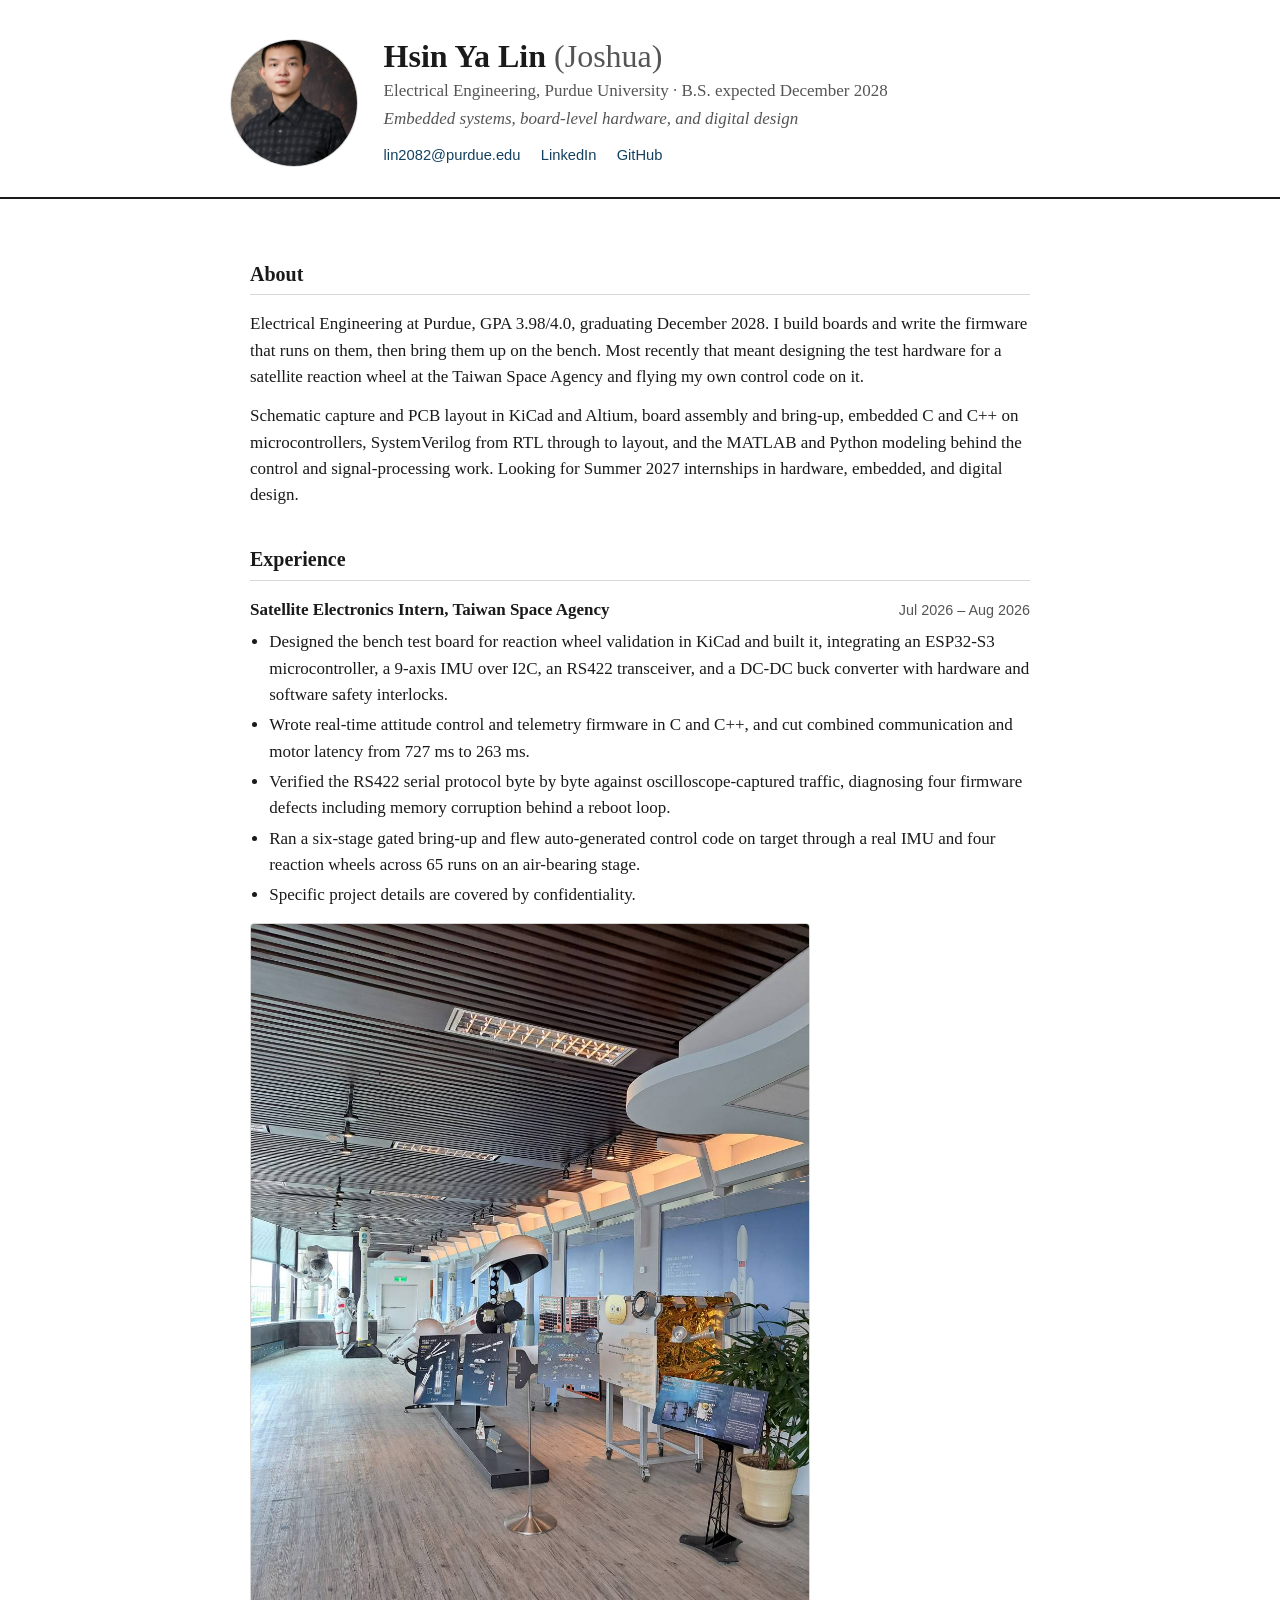
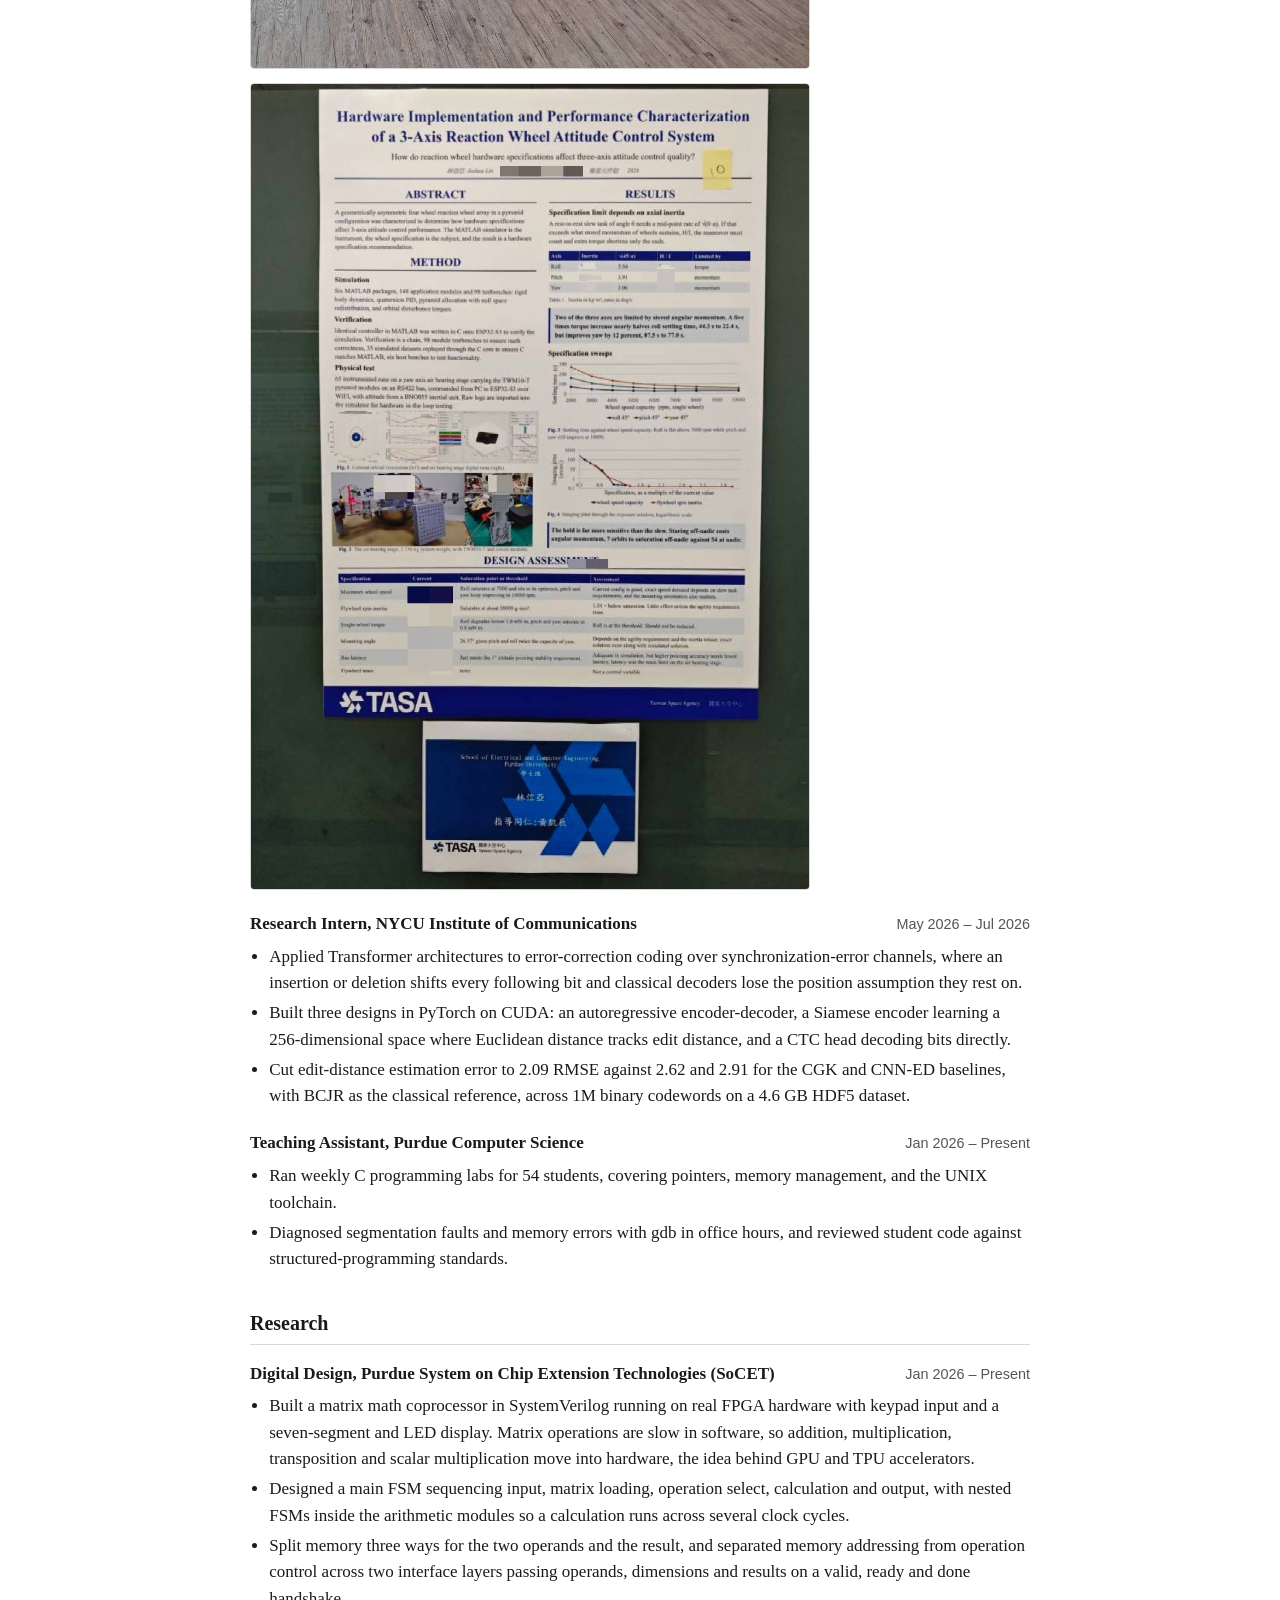
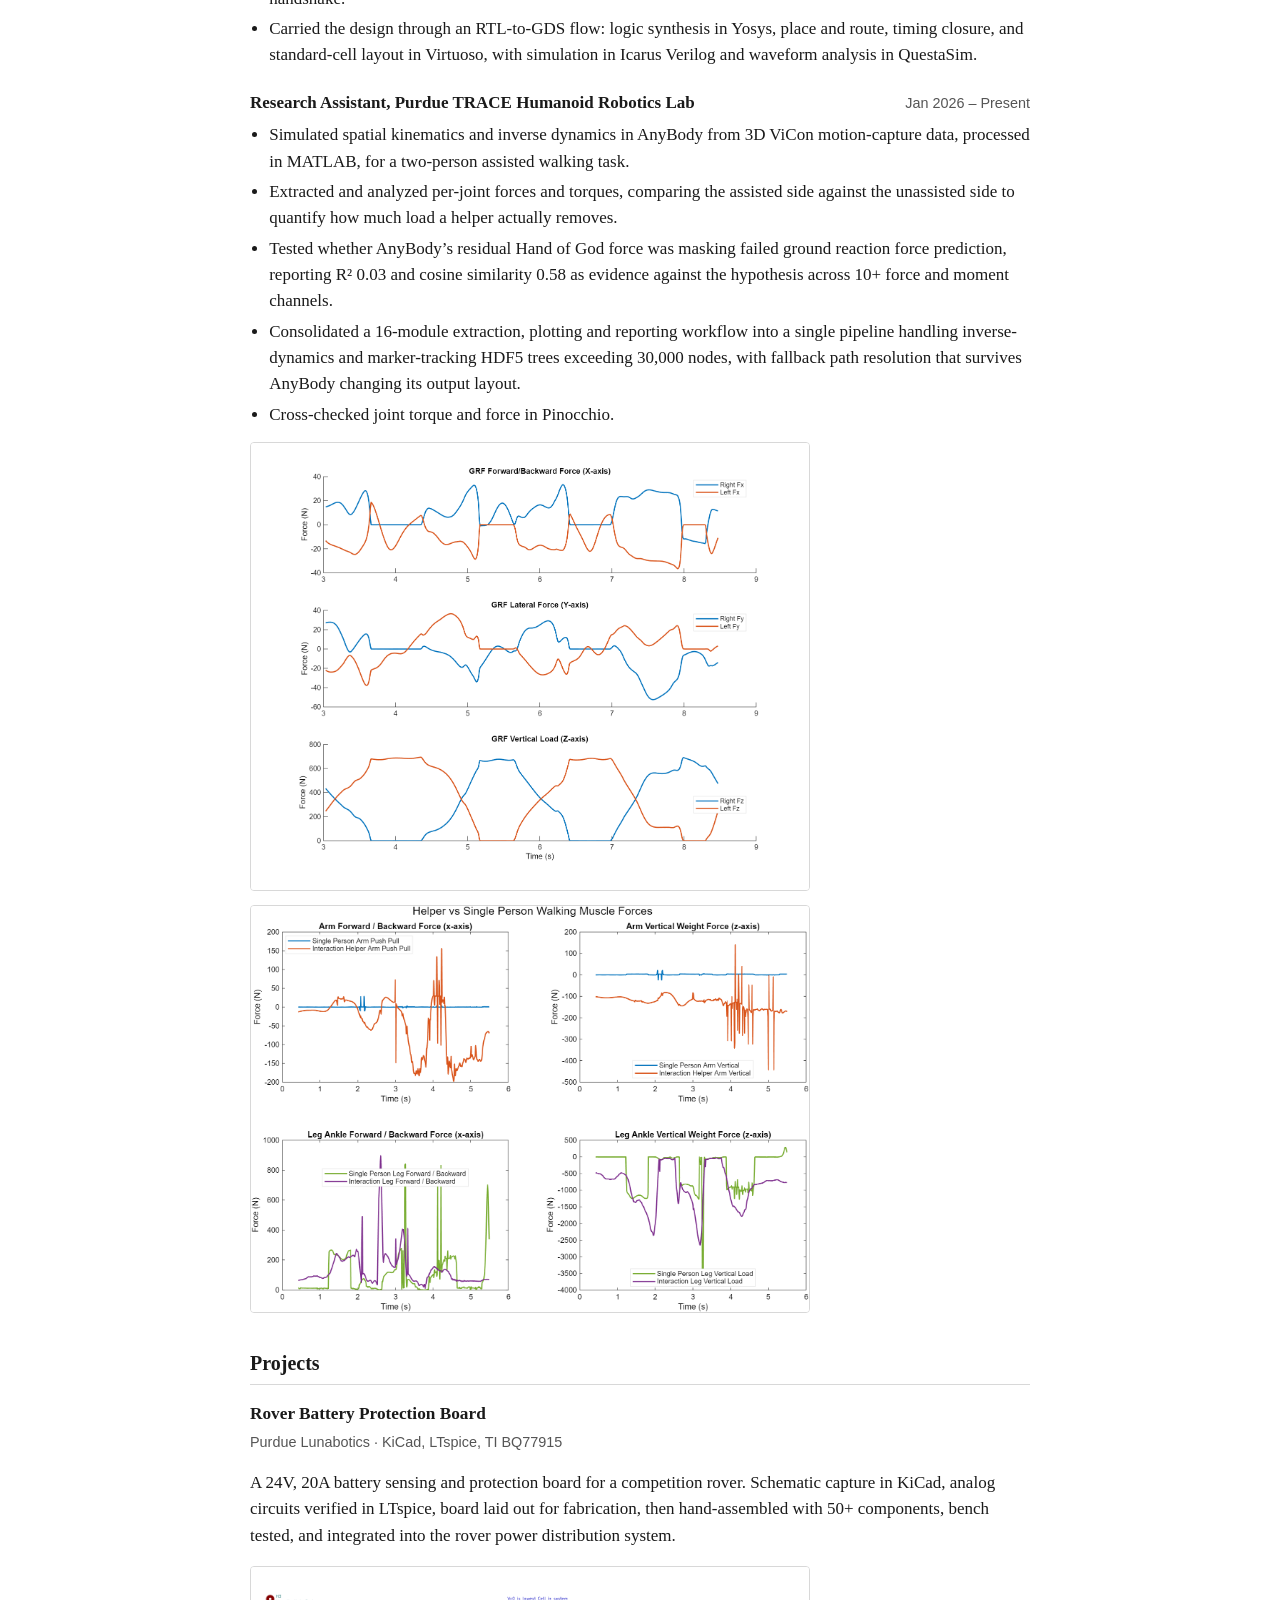
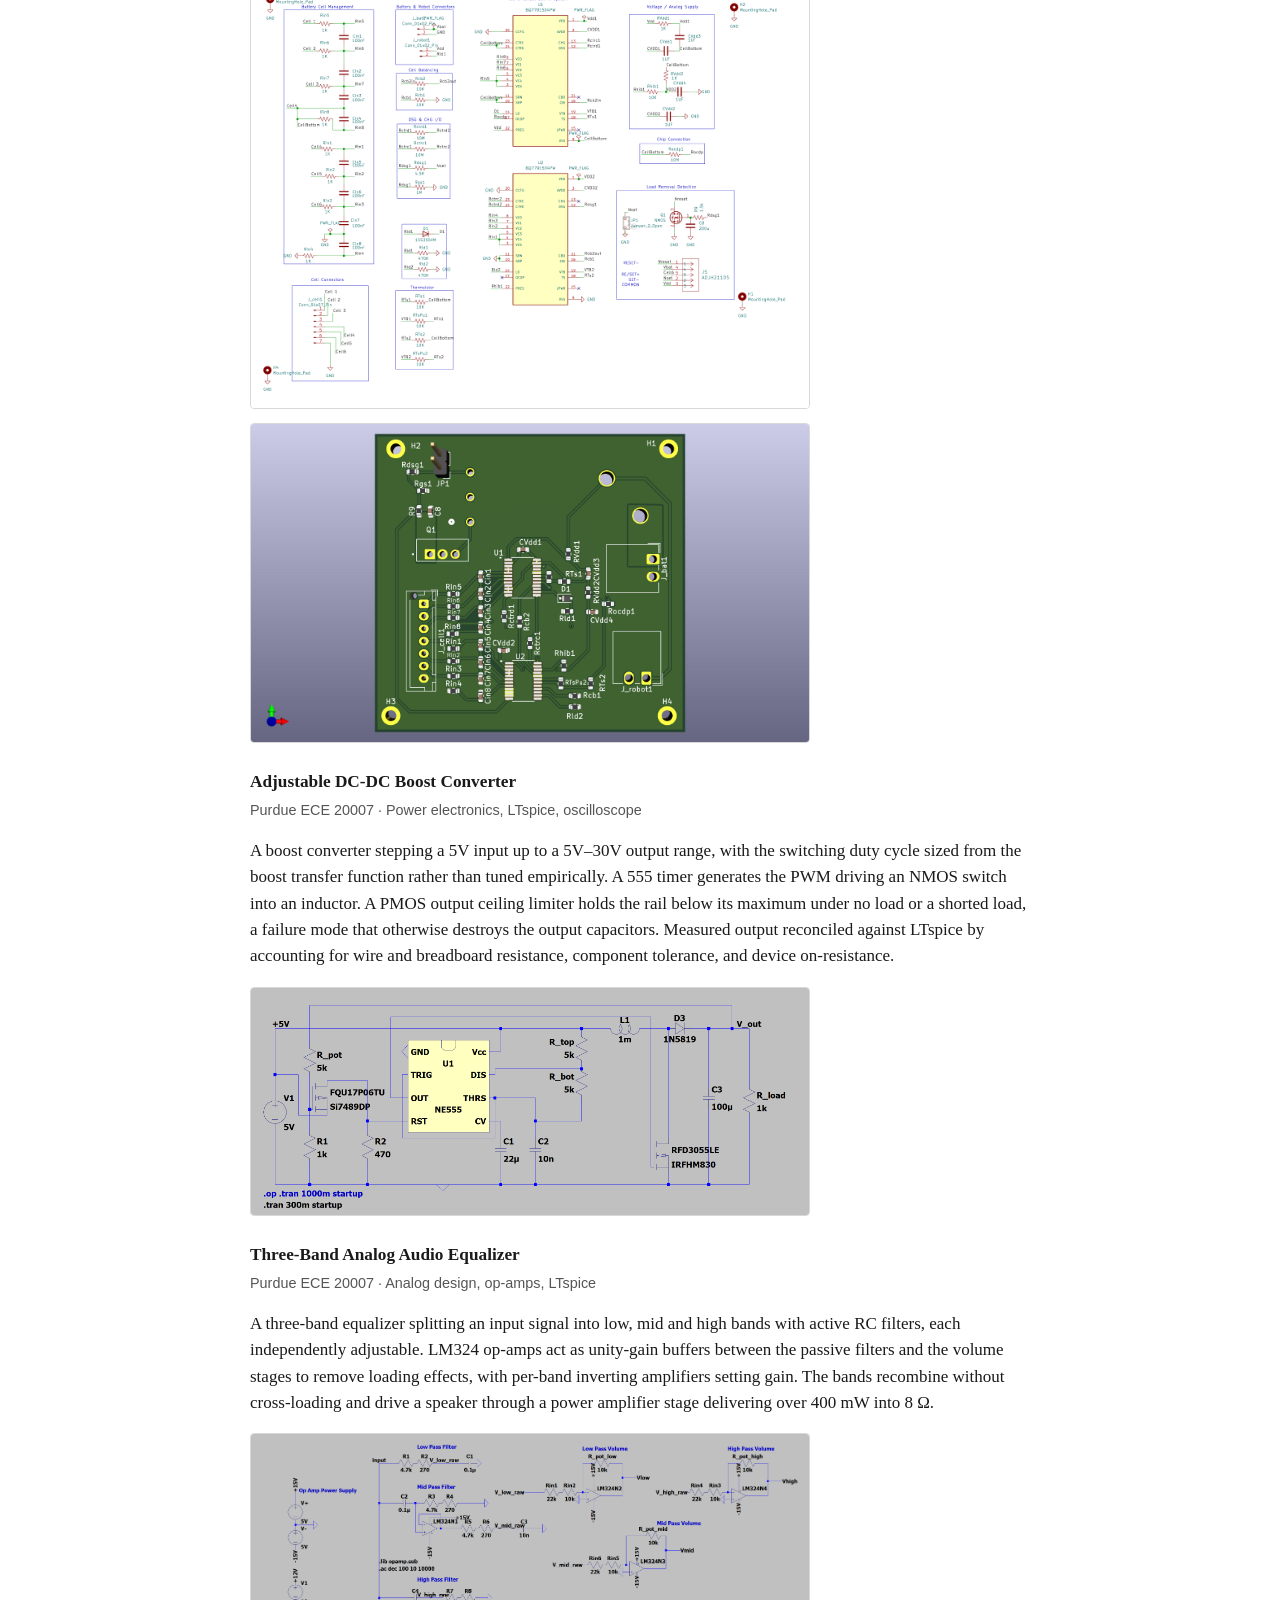
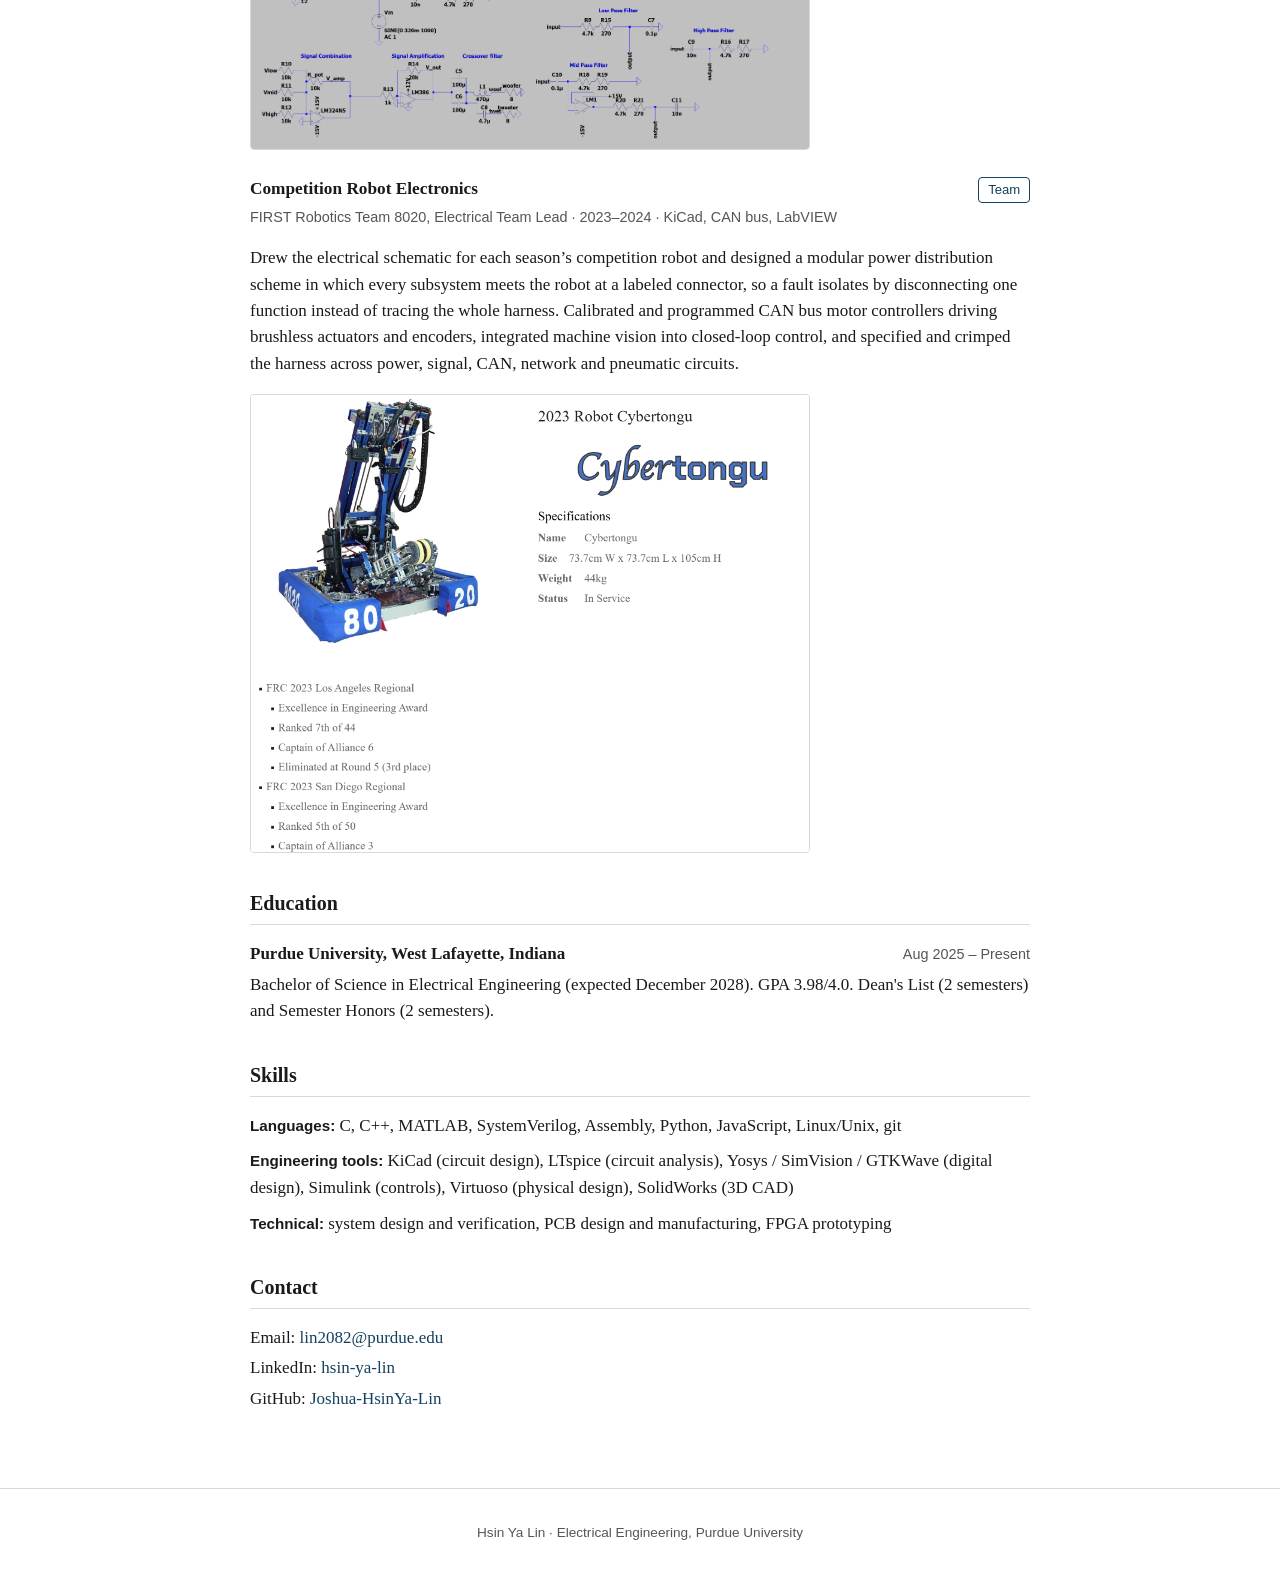
==== index.html @ 789435eb "Portfolio: Research section for the two labs, with the TRACE figures SoCET and TRACE were under Proj" ====
<!DOCTYPE html>
<html lang="en">
<head>
<meta charset="UTF-8">
<meta name="viewport" content="width=device-width, initial-scale=1.0">
<title>Hsin Ya Lin (Joshua) — Electrical Engineering</title>
<meta name="description" content="Hsin Ya Lin (Joshua), Purdue Electrical Engineering student focused on IC and digital design.">
<link rel="stylesheet" href="style.css">
</head>
<body>
<header class="site-header">
  <div class="header-inner">
    <img class="photo" src="profile.jpg" alt="Photo of Hsin Ya Lin">
    <div class="header-text">
      <h1>Hsin Ya Lin <span class="alias">(Joshua)</span></h1>
      <p class="tagline">Electrical Engineering, Purdue University &middot; B.S. expected December 2028</p>
      <p class="focus">Embedded systems, board-level hardware, and digital design</p>
      <nav class="contact">
        <a href="mailto:lin2082@purdue.edu">lin2082@purdue.edu</a>
        <a href="https://www.linkedin.com/in/hsin-ya-lin-70349826a" target="_blank" rel="noopener">LinkedIn</a>
        <a href="https://github.com/Joshua-HsinYa-Lin" target="_blank" rel="noopener">GitHub</a>
      </nav>
    </div>
  </div>
</header>

<main>
<section id="about">
  <h2>About</h2>
  <p>Electrical Engineering at Purdue, GPA 3.98/4.0, graduating December 2028. I build boards and write the firmware that runs on them, then bring them up on the bench. Most recently that meant designing the test hardware for a satellite reaction wheel at the Taiwan Space Agency and flying my own control code on it.</p>
  <p>Schematic capture and PCB layout in KiCad and Altium, board assembly and bring-up, embedded C and C++ on microcontrollers, SystemVerilog from RTL through to layout, and the MATLAB and Python modeling behind the control and signal-processing work. Looking for Summer 2027 internships in hardware, embedded, and digital design.</p>
</section>

<section id="experience">
  <h2>Experience</h2>

  <div class="entry">
    <div class="entry-head">
      <span class="role">Satellite Electronics Intern, Taiwan Space Agency</span>
      <span class="date">Jul 2026 &ndash; Aug 2026</span>
    </div>
    <ul>
      <li>Designed the bench test board for reaction wheel validation in KiCad and built it, integrating an ESP32-S3 microcontroller, a 9-axis IMU over I2C, an RS422 transceiver, and a DC-DC buck converter with hardware and software safety interlocks.</li>
      <li>Wrote real-time attitude control and telemetry firmware in C and C++, and cut combined communication and motor latency from 727&nbsp;ms to 263&nbsp;ms.</li>
      <li>Verified the RS422 serial protocol byte by byte against oscilloscope-captured traffic, diagnosing four firmware defects including memory corruption behind a reboot loop.</li>
      <li>Ran a six-stage gated bring-up and flew auto-generated control code on target through a real IMU and four reaction wheels across 65 runs on an air-bearing stage.</li>
      <li>Specific project details are covered by confidentiality.</li>
    </ul>
    <img class="shot" src="docs/TASA_Office.jpg" alt="Bench setup at the Taiwan Space Agency" loading="lazy">
    <img class="shot" src="docs/TASA_Conference_Poster_Blurred.jpg" alt="Conference poster, technical detail blurred for confidentiality" loading="lazy">
  </div>

  <div class="entry">
    <div class="entry-head">
      <span class="role">Research Intern, NYCU Institute of Communications</span>
      <span class="date">May 2026 &ndash; Jul 2026</span>
    </div>
    <ul>
      <li>Applied Transformer architectures to error-correction coding over synchronization-error channels, where an insertion or deletion shifts every following bit and classical decoders lose the position assumption they rest on.</li>
      <li>Built three designs in PyTorch on CUDA: an autoregressive encoder-decoder, a Siamese encoder learning a 256-dimensional space where Euclidean distance tracks edit distance, and a CTC head decoding bits directly.</li>
      <li>Cut edit-distance estimation error to 2.09 RMSE against 2.62 and 2.91 for the CGK and CNN-ED baselines, with BCJR as the classical reference, across 1M binary codewords on a 4.6&nbsp;GB HDF5 dataset.</li>
    </ul>
  </div>

  <div class="entry">
    <div class="entry-head">
      <span class="role">Teaching Assistant, Purdue Computer Science</span>
      <span class="date">Jan 2026 &ndash; Present</span>
    </div>
    <ul>
      <li>Ran weekly C programming labs for 54 students, covering pointers, memory management, and the UNIX toolchain.</li>
      <li>Diagnosed segmentation faults and memory errors with gdb in office hours, and reviewed student code against structured-programming standards.</li>
    </ul>
  </div>
</section>

<section id="research">
  <h2>Research</h2>

  <div class="entry">
    <div class="entry-head">
      <span class="role">Digital Design, Purdue System on Chip Extension Technologies (SoCET)</span>
      <span class="date">Jan 2026 &ndash; Present</span>
    </div>
    <ul>
      <li>Built a matrix math coprocessor in SystemVerilog running on real FPGA hardware with keypad input and a seven-segment and LED display. Matrix operations are slow in software, so addition, multiplication, transposition and scalar multiplication move into hardware, the idea behind GPU and TPU accelerators.</li>
      <li>Designed a main FSM sequencing input, matrix loading, operation select, calculation and output, with nested FSMs inside the arithmetic modules so a calculation runs across several clock cycles.</li>
      <li>Split memory three ways for the two operands and the result, and separated memory addressing from operation control across two interface layers passing operands, dimensions and results on a valid, ready and done handshake.</li>
      <li>Carried the design through an RTL-to-GDS flow: logic synthesis in Yosys, place and route, timing closure, and standard-cell layout in Virtuoso, with simulation in Icarus Verilog and waveform analysis in QuestaSim.</li>
    </ul>
  </div>

  <div class="entry">
    <div class="entry-head">
      <span class="role">Research Assistant, Purdue TRACE Humanoid Robotics Lab</span>
      <span class="date">Jan 2026 &ndash; Present</span>
    </div>
    <ul>
      <li>Simulated spatial kinematics and inverse dynamics in AnyBody from 3D ViCon motion-capture data, processed in MATLAB, for a two-person assisted walking task.</li>
      <li>Extracted and analyzed per-joint forces and torques, comparing the assisted side against the unassisted side to quantify how much load a helper actually removes.</li>
      <li>Tested whether AnyBody&rsquo;s residual Hand of God force was masking failed ground reaction force prediction, reporting R&sup2; 0.03 and cosine similarity 0.58 as evidence against the hypothesis across 10+ force and moment channels.</li>
      <li>Consolidated a 16-module extraction, plotting and reporting workflow into a single pipeline handling inverse-dynamics and marker-tracking HDF5 trees exceeding 30,000 nodes, with fallback path resolution that survives AnyBody changing its output layout.</li>
      <li>Cross-checked joint torque and force in Pinocchio.</li>
    </ul>
    <img class="shot" src="docs/Both30_GRFLeftvsRight.png" alt="Ground reaction force, left against right side" loading="lazy">
    <img class="shot" src="docs/Single%20vs%20Interaction%20Forces.png" alt="Single-person against two-person interaction forces" loading="lazy">
  </div>
</section>

<section id="projects">
  <h2>Projects</h2>

  

  <article class="project">
    <div class="project-head">
      <h3>Rover Battery Protection Board</h3>
    </div>
    <p class="meta">Purdue Lunabotics &middot; KiCad, LTspice, TI BQ77915</p>
    <p>A 24V, 20A battery sensing and protection board for a competition rover. Schematic capture in KiCad, analog circuits verified in LTspice, board laid out for fabrication, then hand-assembled with 50+ components, bench tested, and integrated into the rover power distribution system.</p>
    <img class="shot" src="docs/Lunabotics_Schematic.png" alt="Battery protection board schematic" loading="lazy">
    <img class="shot" src="docs/BQ77915%20BPC%20design.jpg" alt="BQ77915 battery protection board" loading="lazy">
  </article>

  <article class="project">
    <div class="project-head">
      <h3>Adjustable DC-DC Boost Converter</h3>
    </div>
    <p class="meta">Purdue ECE 20007 &middot; Power electronics, LTspice, oscilloscope</p>
    <p>A boost converter stepping a 5V input up to a 5V&ndash;30V output range, with the switching duty cycle sized from the boost transfer function rather than tuned empirically. A 555 timer generates the PWM driving an NMOS switch into an inductor. A PMOS output ceiling limiter holds the rail below its maximum under no load or a shorted load, a failure mode that otherwise destroys the output capacitors. Measured output reconciled against LTspice by accounting for wire and breadboard resistance, component tolerance, and device on-resistance.</p>
    <img class="shot" src="docs/Boost%20Converter%20Schematic.png" alt="Boost converter schematic" loading="lazy">
  </article>

  <article class="project">
    <div class="project-head">
      <h3>Three-Band Analog Audio Equalizer</h3>
    </div>
    <p class="meta">Purdue ECE 20007 &middot; Analog design, op-amps, LTspice</p>
    <p>A three-band equalizer splitting an input signal into low, mid and high bands with active RC filters, each independently adjustable. LM324 op-amps act as unity-gain buffers between the passive filters and the volume stages to remove loading effects, with per-band inverting amplifiers setting gain. The bands recombine without cross-loading and drive a speaker through a power amplifier stage delivering over 400&nbsp;mW into 8&nbsp;&ohm;.</p>
    <img class="shot" src="docs/Audio%20Schematic.png" alt="Three-band audio equalizer schematic" loading="lazy">
  </article>

  <article class="project">
    <div class="project-head">
      <h3>Competition Robot Electronics</h3>
      <a class="repo" href="https://www.ckrobotics.org/The-team/leaders-mentors/leaders" target="_blank" rel="noopener">Team</a>
    </div>
    <p class="meta">FIRST Robotics Team 8020, Electrical Team Lead &middot; 2023&ndash;2024 &middot; KiCad, CAN bus, LabVIEW</p>
    <p>Drew the electrical schematic for each season&rsquo;s competition robot and designed a modular power distribution scheme in which every subsystem meets the robot at a labeled connector, so a fault isolates by disconnecting one function instead of tracing the whole harness. Calibrated and programmed CAN bus motor controllers driving brushless actuators and encoders, integrated machine vision into closed-loop control, and specified and crimped the harness across power, signal, CAN, network and pneumatic circuits.</p>
    <img class="shot" src="docs/2023%20Robot.png" alt="Team 8020 competition robot, 2023 season" loading="lazy">
  </article>

  
</section>

<section id="education">
  <h2>Education</h2>
  <div class="entry">
    <div class="entry-head">
      <span class="role">Purdue University, West Lafayette, Indiana</span>
      <span class="date">Aug 2025 &ndash; Present</span>
    </div>
    <p>Bachelor of Science in Electrical Engineering (expected December 2028). GPA 3.98/4.0. Dean's List (2 semesters) and Semester Honors (2 semesters).</p>
  </div>
</section>

<section id="skills">
  <h2>Skills</h2>
  <p class="skill-line"><span class="skill-label">Languages:</span> C, C++, MATLAB, SystemVerilog, Assembly, Python, JavaScript, Linux/Unix, git</p>
  <p class="skill-line"><span class="skill-label">Engineering tools:</span> KiCad (circuit design), LTspice (circuit analysis), Yosys / SimVision / GTKWave (digital design), Simulink (controls), Virtuoso (physical design), SolidWorks (3D CAD)</p>
  <p class="skill-line"><span class="skill-label">Technical:</span> system design and verification, PCB design and manufacturing, FPGA prototyping</p>
</section>

<section id="contact">
  <h2>Contact</h2>
  <p>Email: <a href="mailto:lin2082@purdue.edu">lin2082@purdue.edu</a></p>
  <p>LinkedIn: <a href="https://www.linkedin.com/in/hsin-ya-lin-70349826a" target="_blank" rel="noopener">hsin-ya-lin</a></p>
  <p>GitHub: <a href="https://github.com/Joshua-HsinYa-Lin" target="_blank" rel="noopener">Joshua-HsinYa-Lin</a></p>
</section>
</main>

<footer>
  <p>Hsin Ya Lin &middot; Electrical Engineering, Purdue University</p>
</footer>
</body>
</html>
---- style.css ----
:root {
  --ink: #1a1a1a;
  --muted: #555;
  --rule: #d8d8d8;
  --accent: #14415f;
  --bg: #ffffff;
  --max: 820px;
}

* { box-sizing: border-box; }

html { -webkit-text-size-adjust: 100%; }

body {
  margin: 0;
  color: var(--ink);
  background: var(--bg);
  font-family: Georgia, "Times New Roman", Times, serif;
  line-height: 1.55;
  font-size: 17px;
}

a {
  color: var(--accent);
  text-decoration: none;
}

a:hover { text-decoration: underline; }

.site-header {
  border-bottom: 2px solid var(--ink);
  padding: 2.4rem 1.25rem 1.8rem;
}

.header-inner {
  max-width: var(--max);
  margin: 0 auto;
  display: flex;
  gap: 1.6rem;
  align-items: center;
}

.photo {
  width: 128px;
  height: 128px;
  object-fit: cover;
  border-radius: 50%;
  border: 1px solid var(--rule);
  flex-shrink: 0;
}

.header-text h1 {
  margin: 0 0 0.2rem;
  font-size: 2rem;
  line-height: 1.15;
}

.header-text .alias {
  color: var(--muted);
  font-weight: normal;
}

.tagline {
  margin: 0.1rem 0;
  color: var(--muted);
}

.focus {
  margin: 0.1rem 0 0.6rem;
  font-style: italic;
  color: var(--muted);
}

.contact a {
  margin-right: 1rem;
  font-family: Arial, Helvetica, sans-serif;
  font-size: 0.92rem;
}

main {
  max-width: var(--max);
  margin: 0 auto;
  padding: 1.5rem 1.25rem 2rem;
}

section { margin-top: 2.2rem; }

h2 {
  font-size: 1.25rem;
  border-bottom: 1px solid var(--rule);
  padding-bottom: 0.3rem;
  margin-bottom: 1rem;
}

h3 {
  font-size: 1.08rem;
  margin: 0;
}

#about p { margin: 0 0 0.8rem; }

.project { margin-bottom: 1.6rem; }

.project-head {
  display: flex;
  align-items: baseline;
  justify-content: space-between;
  gap: 1rem;
}

.repo {
  font-family: Arial, Helvetica, sans-serif;
  font-size: 0.82rem;
  border: 1px solid var(--accent);
  border-radius: 4px;
  padding: 0.1rem 0.55rem;
  white-space: nowrap;
}

.repo:hover { text-decoration: none; background: var(--accent); color: #fff; }

.meta {
  margin: 0.2rem 0 0.4rem;
  color: var(--muted);
  font-size: 0.9rem;
  font-family: Arial, Helvetica, sans-serif;
}

.project p:last-child { margin: 0; }

.entry { margin-bottom: 1.3rem; }

.entry-head {
  display: flex;
  justify-content: space-between;
  align-items: baseline;
  gap: 1rem;
  flex-wrap: wrap;
}

.role { font-weight: bold; }

.date {
  color: var(--muted);
  font-size: 0.9rem;
  font-family: Arial, Helvetica, sans-serif;
  white-space: nowrap;
}

.entry ul {
  margin: 0.4rem 0 0;
  padding-left: 1.2rem;
}

.entry li { margin-bottom: 0.25rem; }

.entry p { margin: 0.3rem 0 0; }

.skill-line { margin: 0 0 0.6rem; }

.skill-label {
  font-weight: bold;
  font-family: Arial, Helvetica, sans-serif;
  font-size: 0.95rem;
}

#contact p { margin: 0.25rem 0; }

footer {
  border-top: 1px solid var(--rule);
  margin-top: 2.5rem;
  padding: 1.2rem;
  text-align: center;
  color: var(--muted);
  font-size: 0.85rem;
  font-family: Arial, Helvetica, sans-serif;
}

@media (max-width: 560px) {
  body { font-size: 16px; }
  .header-inner { flex-direction: column; text-align: center; gap: 1rem; }
  .contact a { display: inline-block; margin: 0 0.5rem 0.3rem; }
  .project-head { flex-direction: column; gap: 0.3rem; }
}

/* Project and experience photographs. Constrained so a tall schematic cannot
   push the rest of the page down, and full width on a phone. */
.shot {
  display: block;
  max-width: 100%;
  width: min(560px, 100%);
  margin: 0.9rem 0 0.2rem;
  border: 1px solid #d8d8d8;
  border-radius: 4px;
  background: #fff;
}
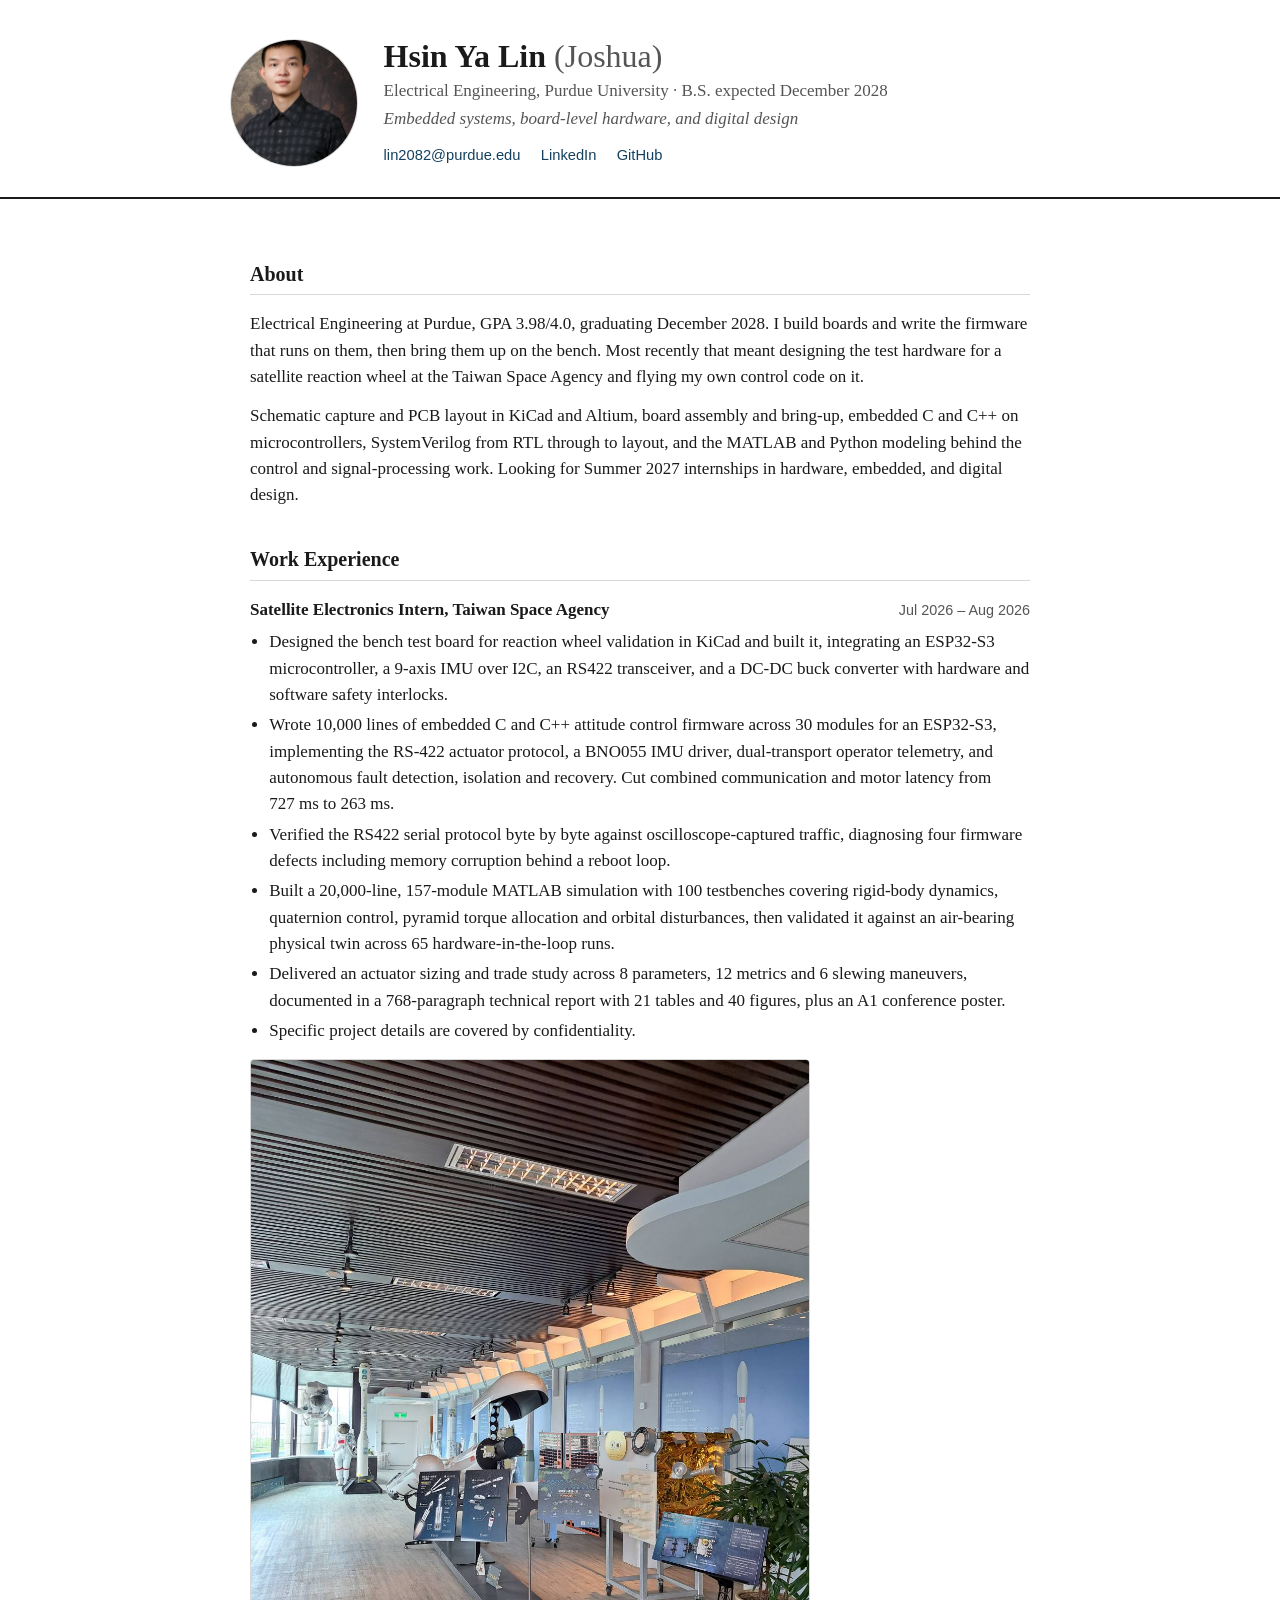
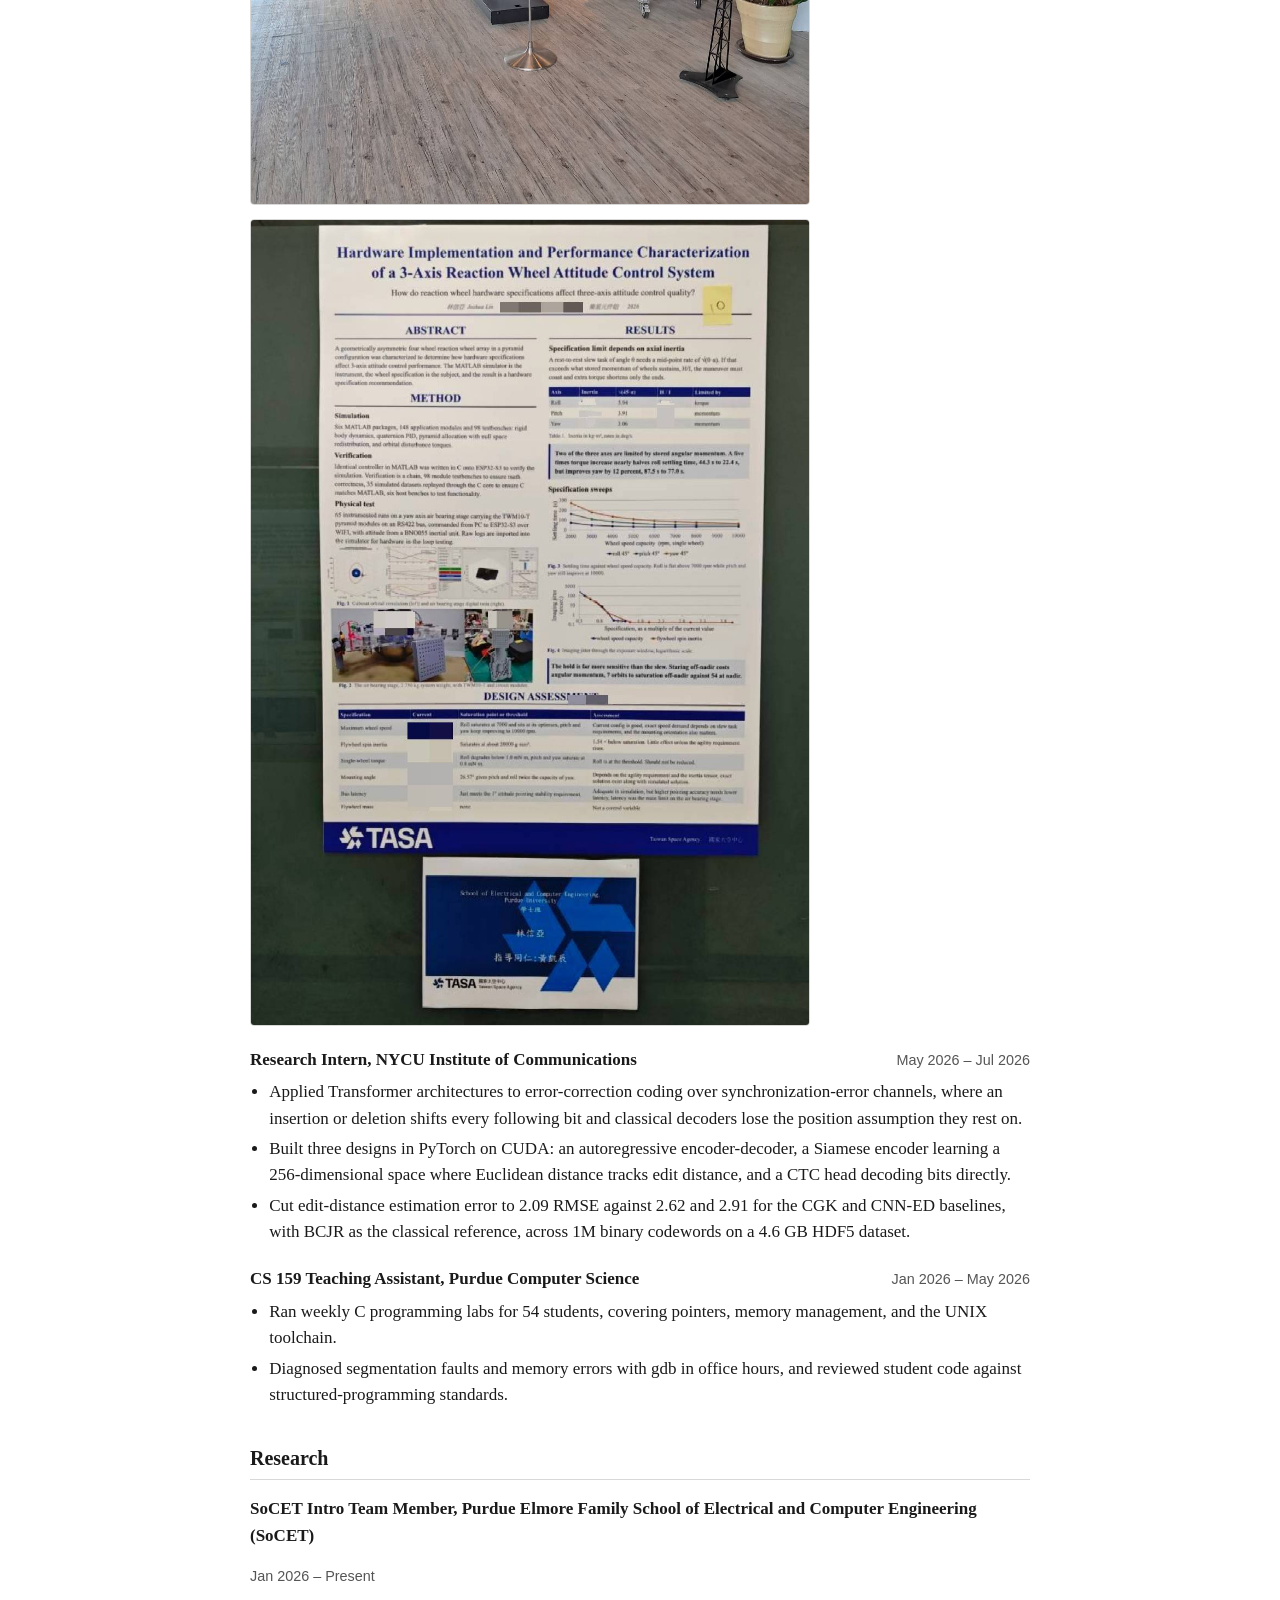
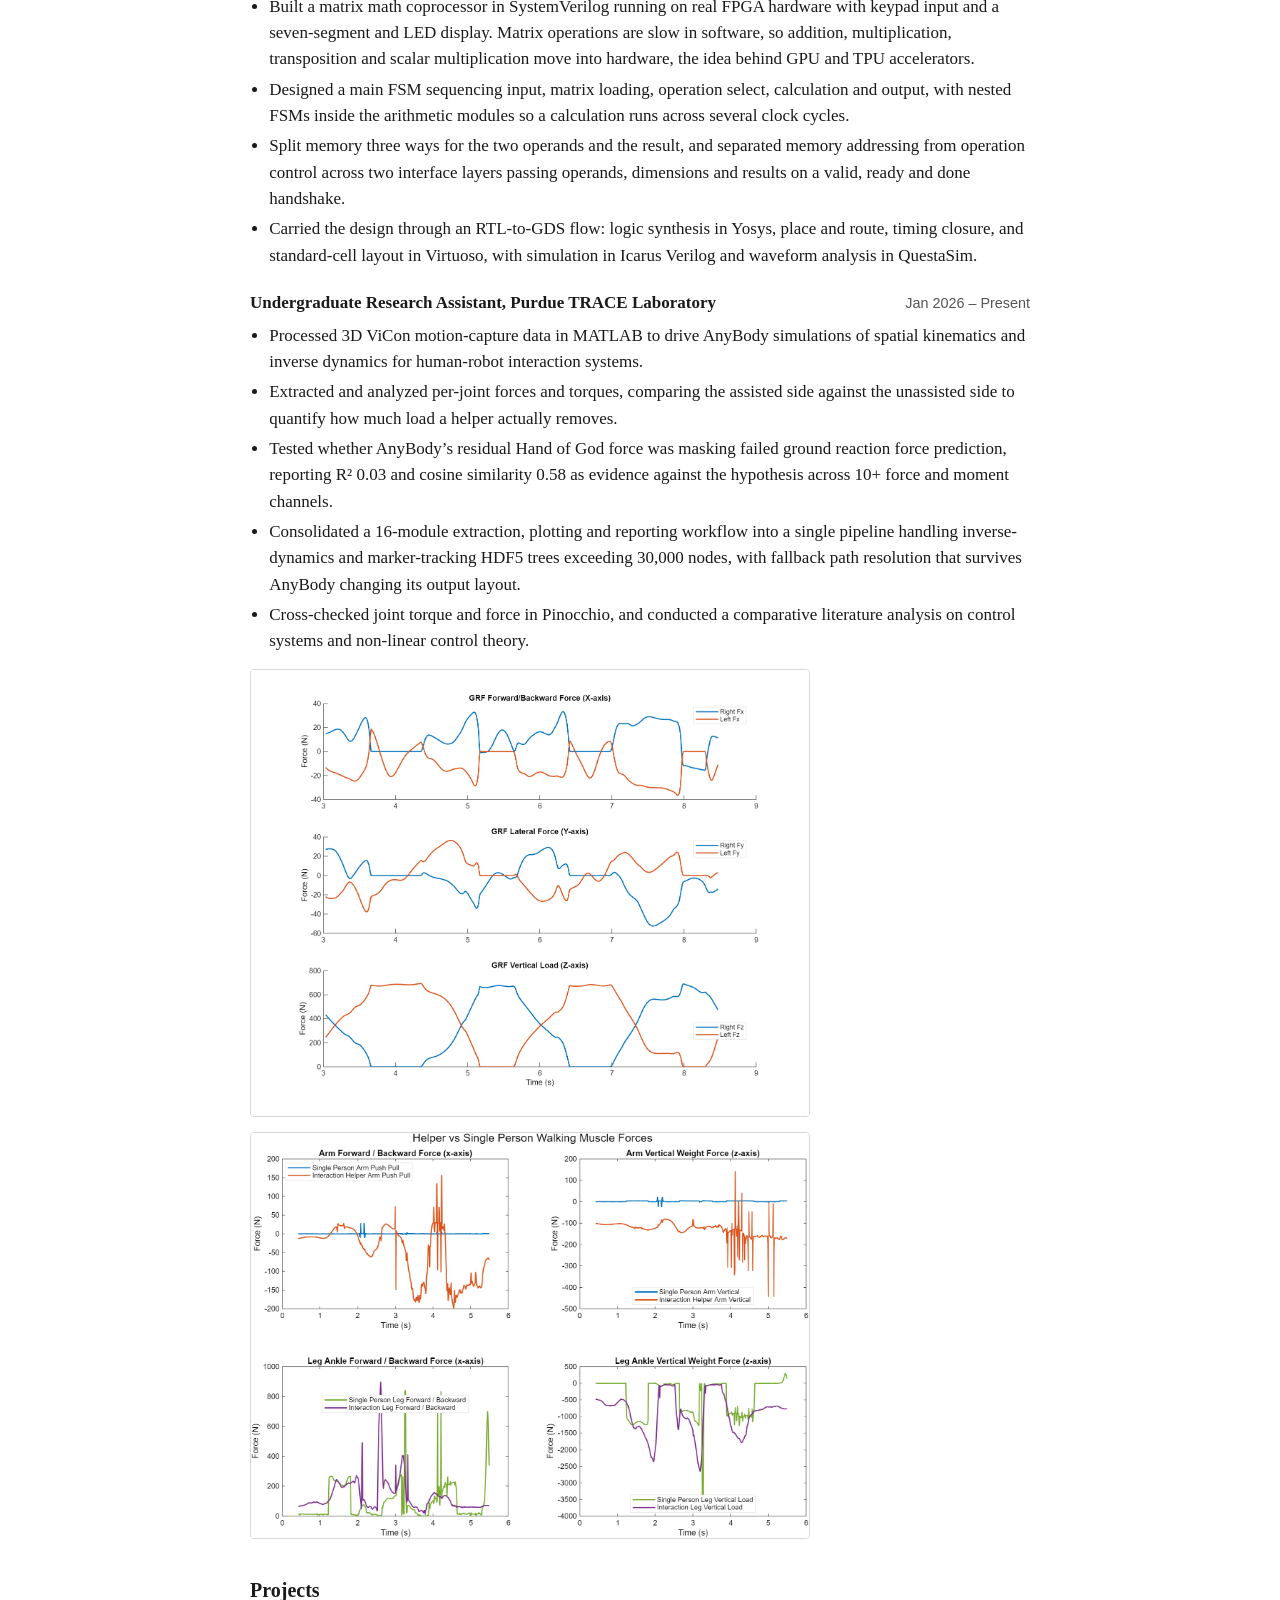
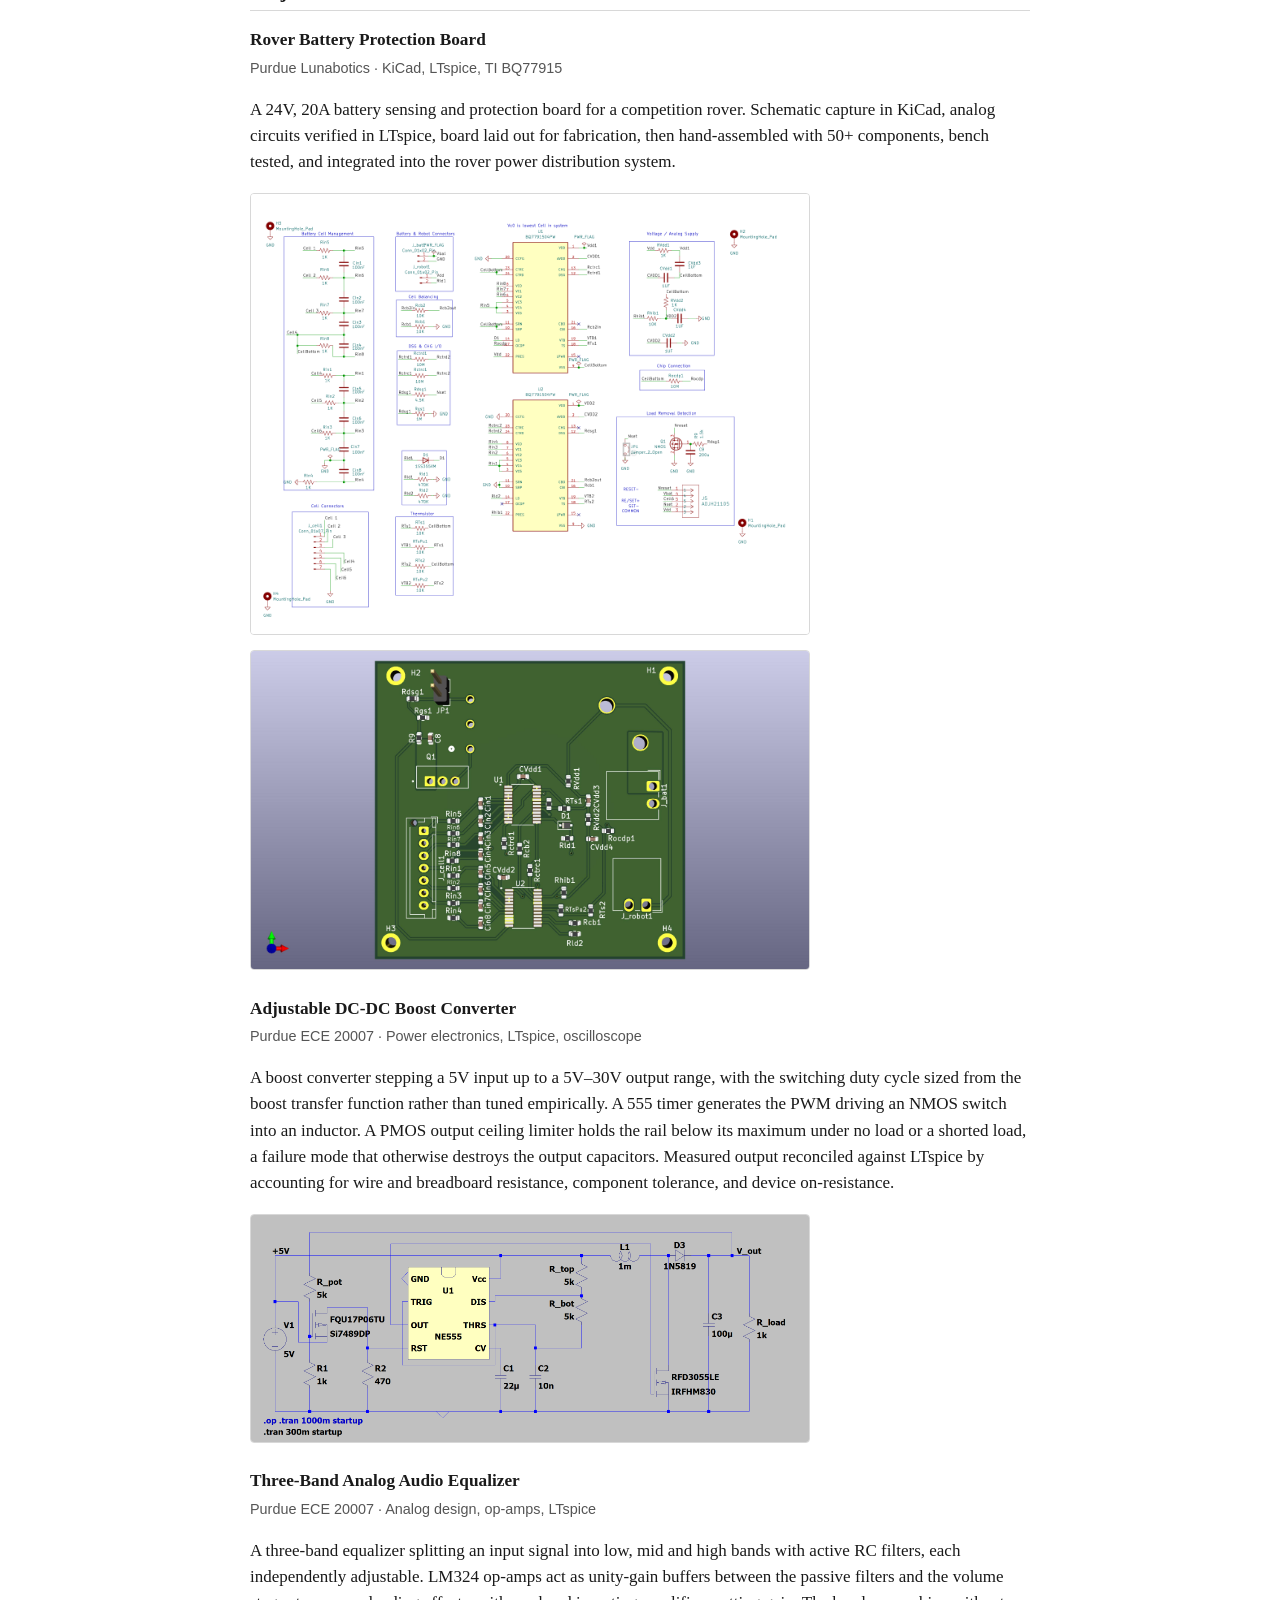
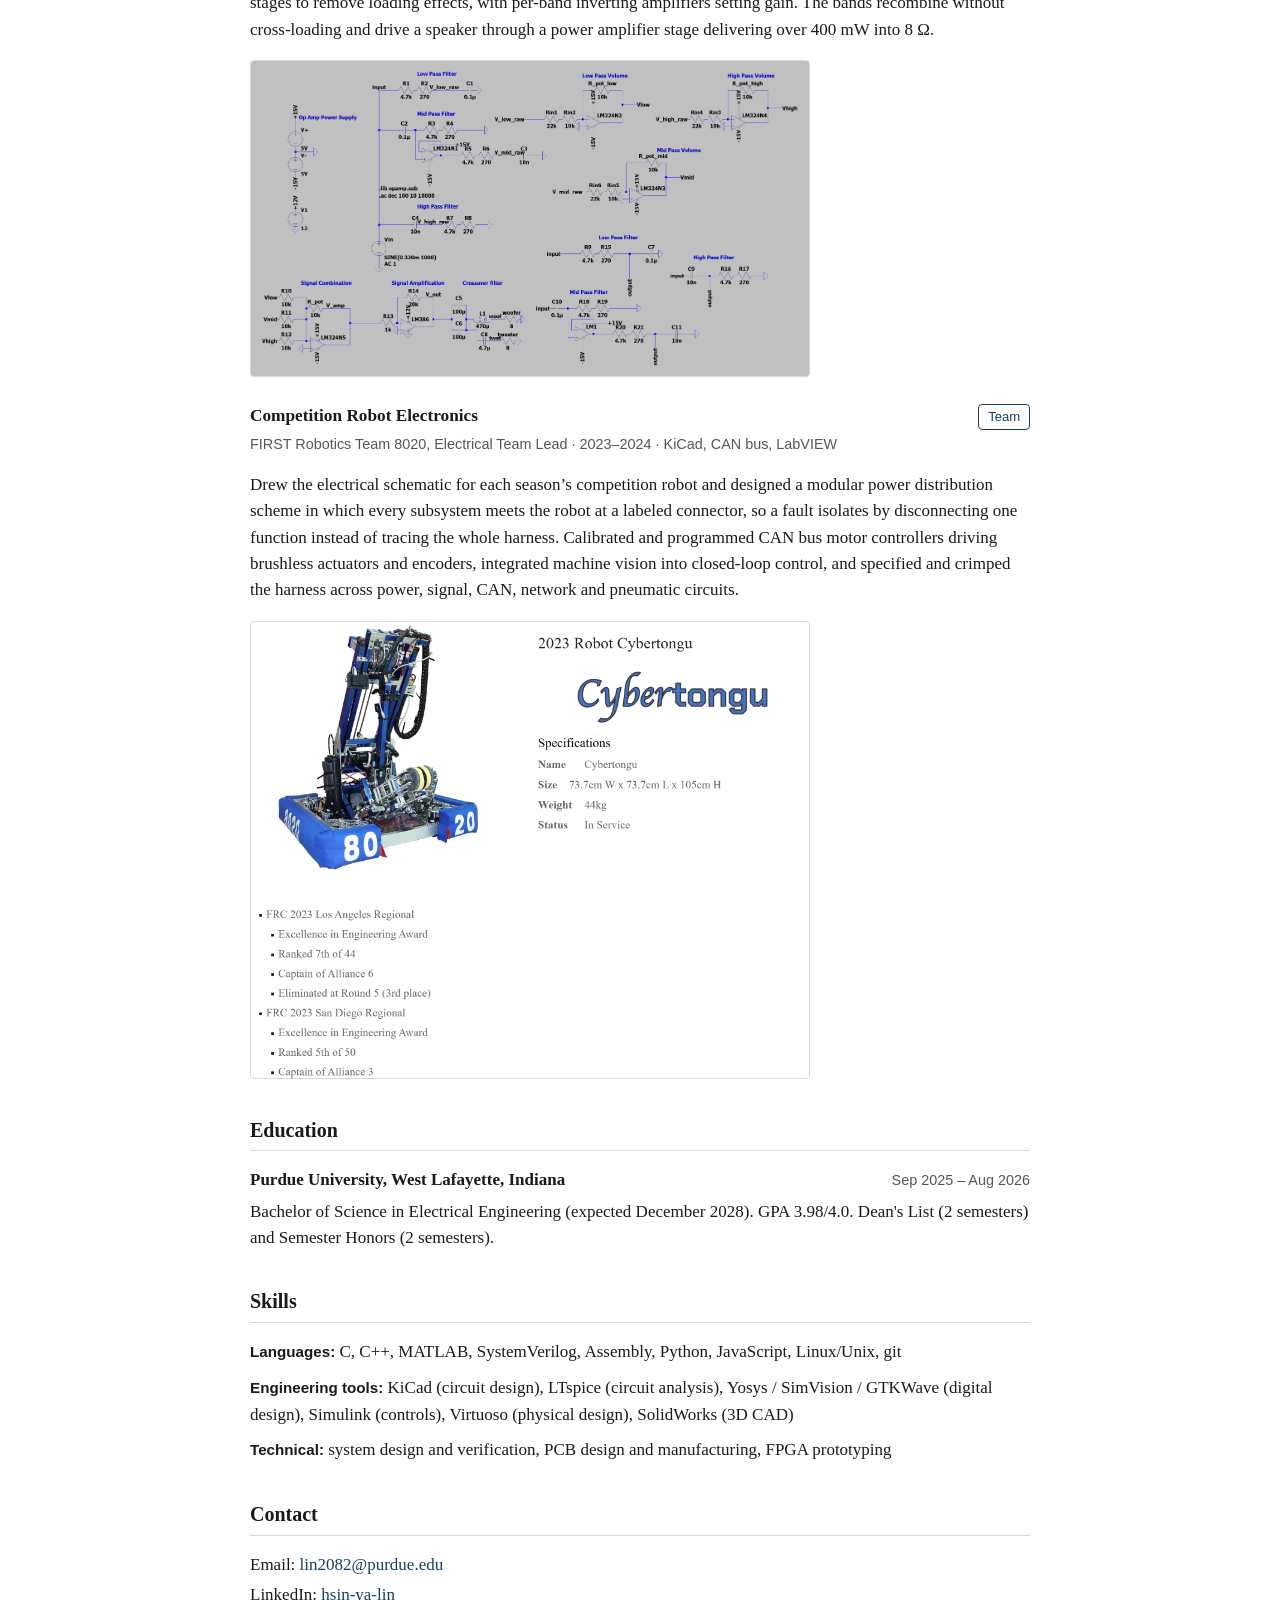
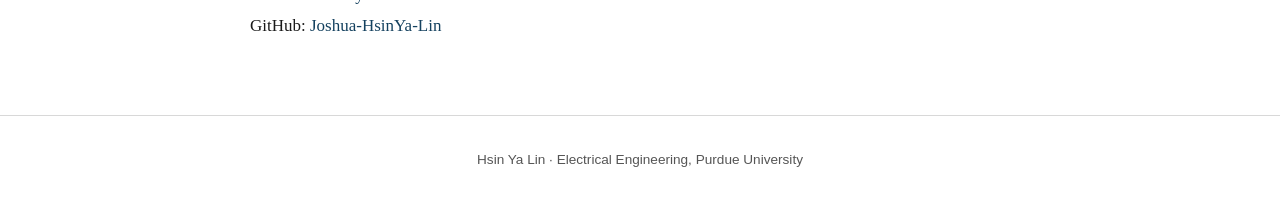
==== commit 5e5d2a74: "Portfolio: correct dates and titles, add the LinkedIn technical depth Dates and titles taken from hi" ====
--- a/index.html
+++ b/index.html
@@ -32,7 +32,7 @@
 </section>
 
 <section id="experience">
-  <h2>Experience</h2>
+  <h2>Work Experience</h2>
 
   <div class="entry">
     <div class="entry-head">
@@ -41,9 +41,10 @@
     </div>
     <ul>
       <li>Designed the bench test board for reaction wheel validation in KiCad and built it, integrating an ESP32-S3 microcontroller, a 9-axis IMU over I2C, an RS422 transceiver, and a DC-DC buck converter with hardware and software safety interlocks.</li>
-      <li>Wrote real-time attitude control and telemetry firmware in C and C++, and cut combined communication and motor latency from 727&nbsp;ms to 263&nbsp;ms.</li>
+      <li>Wrote 10,000 lines of embedded C and C++ attitude control firmware across 30 modules for an ESP32-S3, implementing the RS-422 actuator protocol, a BNO055 IMU driver, dual-transport operator telemetry, and autonomous fault detection, isolation and recovery. Cut combined communication and motor latency from 727&nbsp;ms to 263&nbsp;ms.</li>
       <li>Verified the RS422 serial protocol byte by byte against oscilloscope-captured traffic, diagnosing four firmware defects including memory corruption behind a reboot loop.</li>
-      <li>Ran a six-stage gated bring-up and flew auto-generated control code on target through a real IMU and four reaction wheels across 65 runs on an air-bearing stage.</li>
+      <li>Built a 20,000-line, 157-module MATLAB simulation with 100 testbenches covering rigid-body dynamics, quaternion control, pyramid torque allocation and orbital disturbances, then validated it against an air-bearing physical twin across 65 hardware-in-the-loop runs.</li>
+      <li>Delivered an actuator sizing and trade study across 8 parameters, 12 metrics and 6 slewing maneuvers, documented in a 768-paragraph technical report with 21 tables and 40 figures, plus an A1 conference poster.</li>
       <li>Specific project details are covered by confidentiality.</li>
     </ul>
     <img class="shot" src="docs/TASA_Office.jpg" alt="Bench setup at the Taiwan Space Agency" loading="lazy">
@@ -64,8 +65,8 @@
 
   <div class="entry">
     <div class="entry-head">
-      <span class="role">Teaching Assistant, Purdue Computer Science</span>
-      <span class="date">Jan 2026 &ndash; Present</span>
+      <span class="role">CS 159 Teaching Assistant, Purdue Computer Science</span>
+      <span class="date">Jan 2026 &ndash; May 2026</span>
     </div>
     <ul>
       <li>Ran weekly C programming labs for 54 students, covering pointers, memory management, and the UNIX toolchain.</li>
@@ -79,7 +80,7 @@
 
   <div class="entry">
     <div class="entry-head">
-      <span class="role">Digital Design, Purdue System on Chip Extension Technologies (SoCET)</span>
+      <span class="role">SoCET Intro Team Member, Purdue Elmore Family School of Electrical and Computer Engineering (SoCET)</span>
       <span class="date">Jan 2026 &ndash; Present</span>
     </div>
     <ul>
@@ -92,15 +93,15 @@
 
   <div class="entry">
     <div class="entry-head">
-      <span class="role">Research Assistant, Purdue TRACE Humanoid Robotics Lab</span>
+      <span class="role">Undergraduate Research Assistant, Purdue TRACE Laboratory</span>
       <span class="date">Jan 2026 &ndash; Present</span>
     </div>
     <ul>
-      <li>Simulated spatial kinematics and inverse dynamics in AnyBody from 3D ViCon motion-capture data, processed in MATLAB, for a two-person assisted walking task.</li>
+      <li>Processed 3D ViCon motion-capture data in MATLAB to drive AnyBody simulations of spatial kinematics and inverse dynamics for human-robot interaction systems.</li>
       <li>Extracted and analyzed per-joint forces and torques, comparing the assisted side against the unassisted side to quantify how much load a helper actually removes.</li>
       <li>Tested whether AnyBody&rsquo;s residual Hand of God force was masking failed ground reaction force prediction, reporting R&sup2; 0.03 and cosine similarity 0.58 as evidence against the hypothesis across 10+ force and moment channels.</li>
       <li>Consolidated a 16-module extraction, plotting and reporting workflow into a single pipeline handling inverse-dynamics and marker-tracking HDF5 trees exceeding 30,000 nodes, with fallback path resolution that survives AnyBody changing its output layout.</li>
-      <li>Cross-checked joint torque and force in Pinocchio.</li>
+      <li>Cross-checked joint torque and force in Pinocchio, and conducted a comparative literature analysis on control systems and non-linear control theory.</li>
     </ul>
     <img class="shot" src="docs/Both30_GRFLeftvsRight.png" alt="Ground reaction force, left against right side" loading="lazy">
     <img class="shot" src="docs/Single%20vs%20Interaction%20Forces.png" alt="Single-person against two-person interaction forces" loading="lazy">
@@ -158,7 +159,7 @@
   <div class="entry">
     <div class="entry-head">
       <span class="role">Purdue University, West Lafayette, Indiana</span>
-      <span class="date">Aug 2025 &ndash; Present</span>
+      <span class="date">Sep 2025 &ndash; Aug 2026</span>
     </div>
     <p>Bachelor of Science in Electrical Engineering (expected December 2028). GPA 3.98/4.0. Dean's List (2 semesters) and Semester Honors (2 semesters).</p>
   </div>
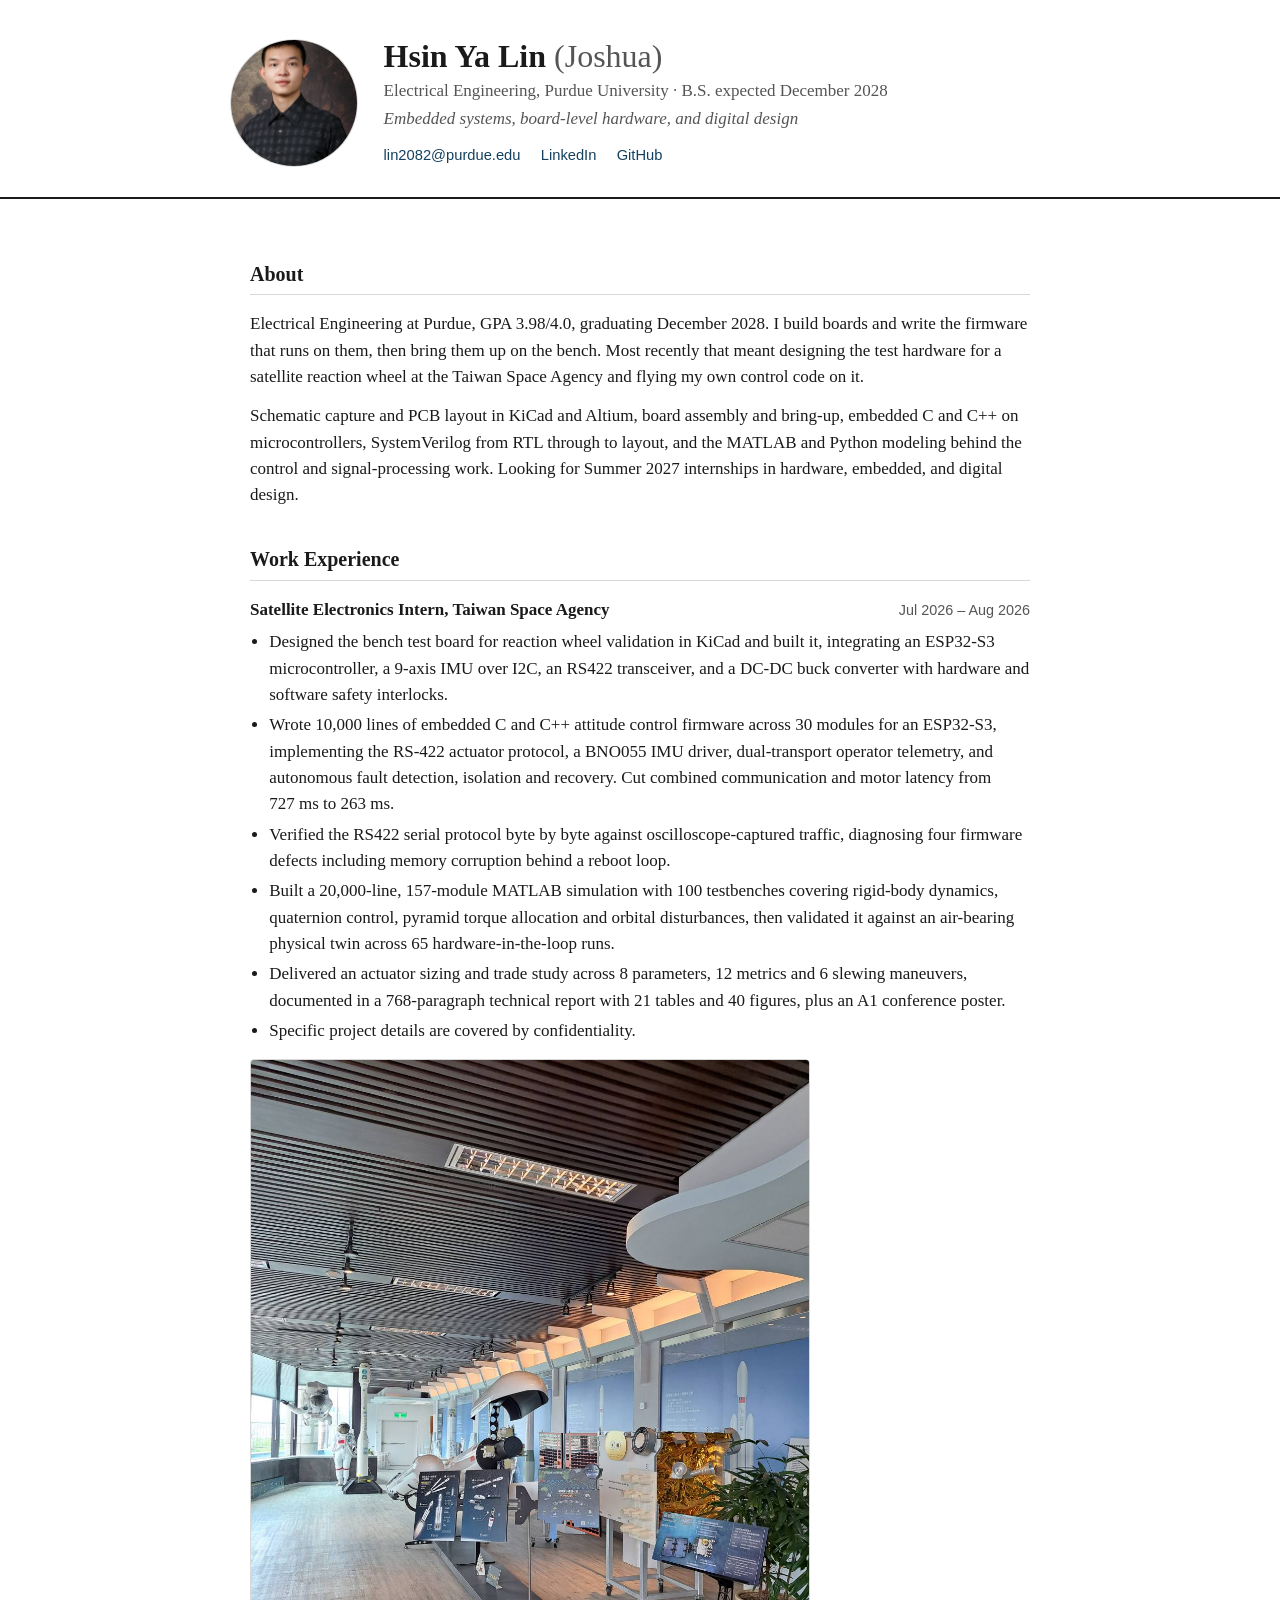
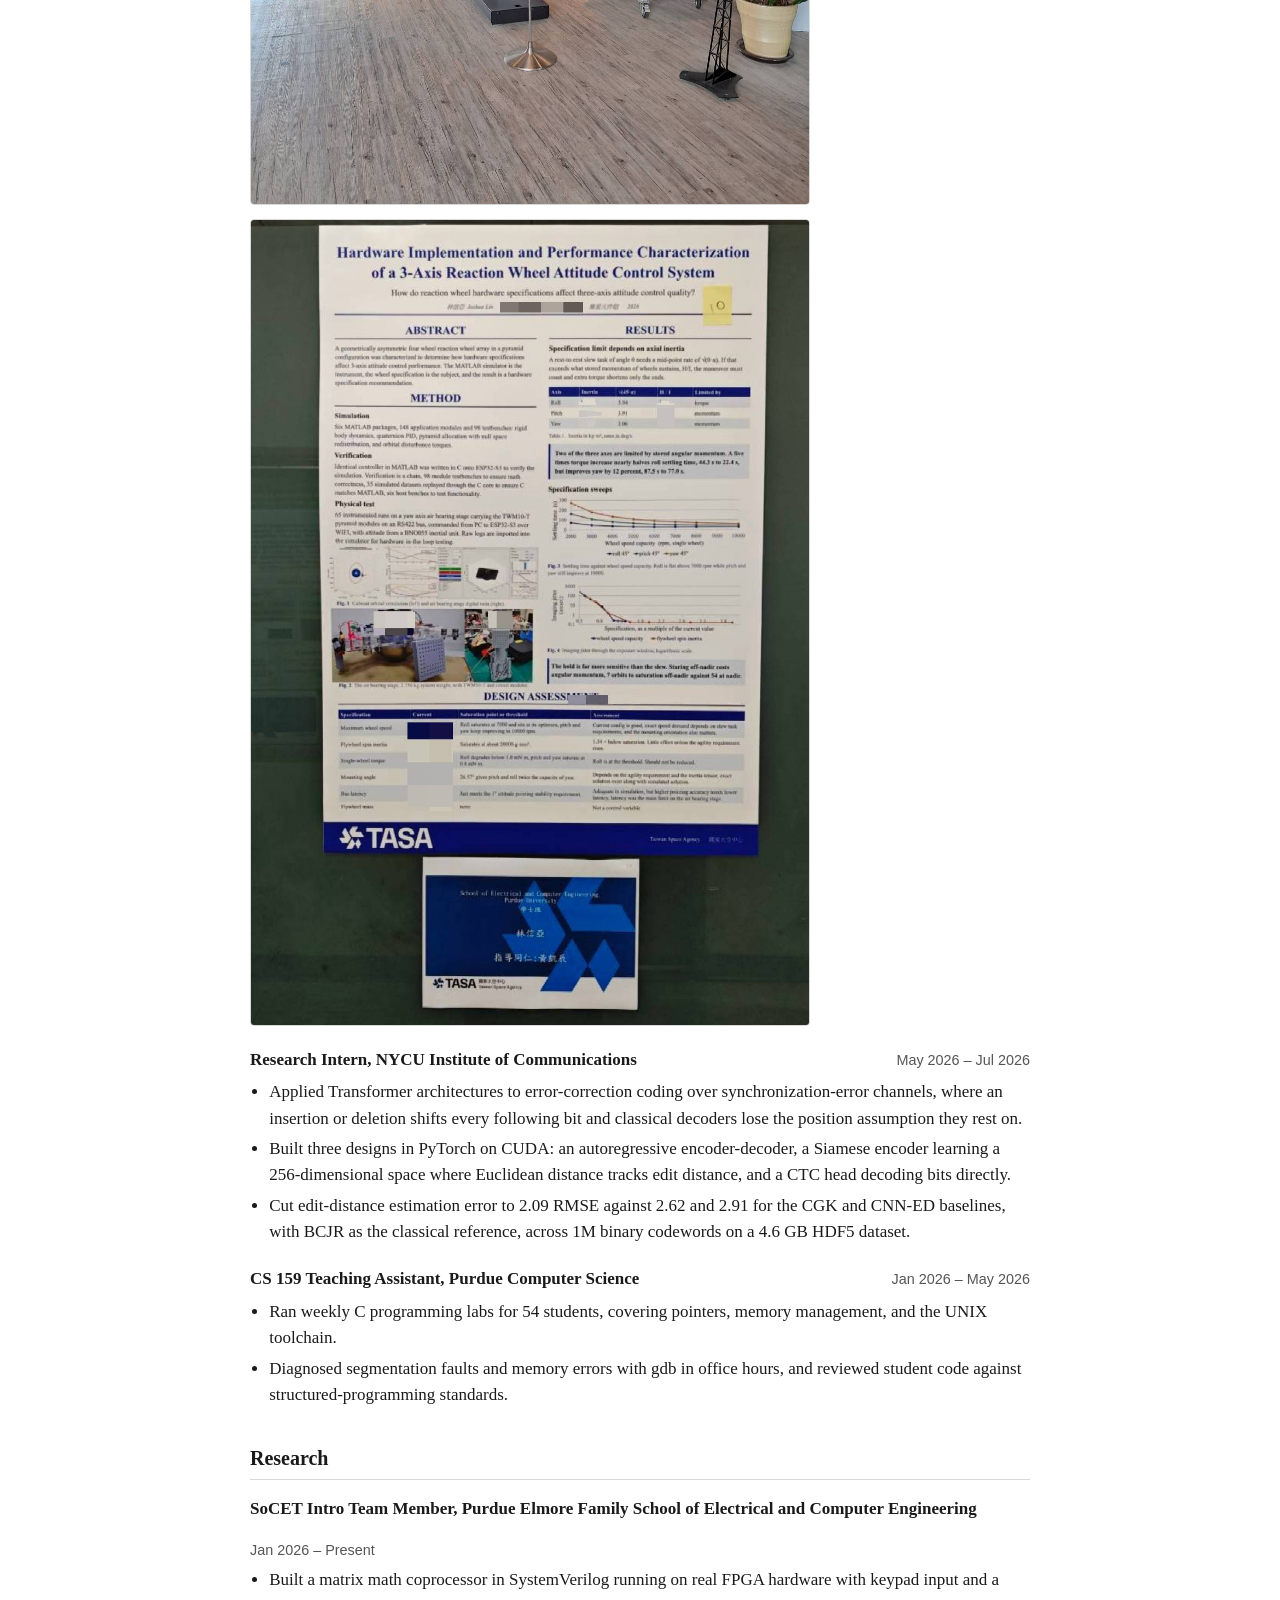
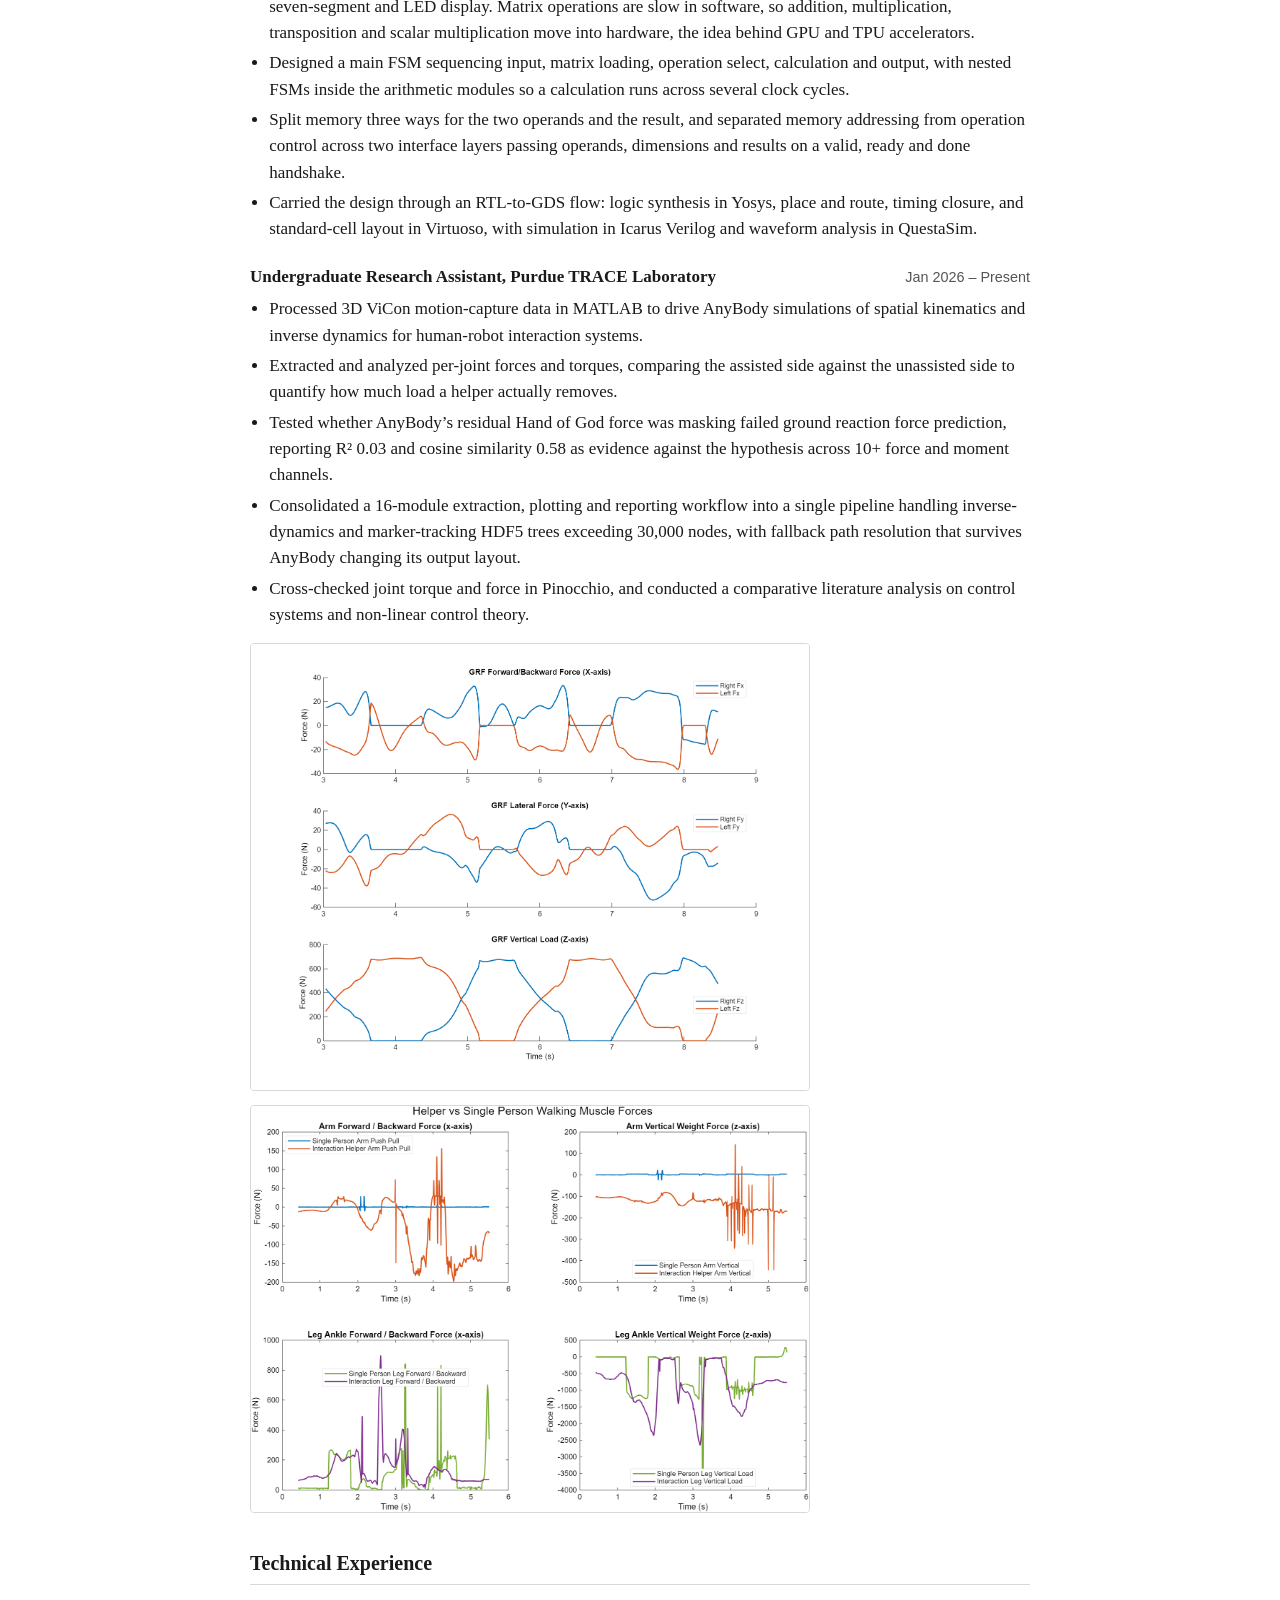
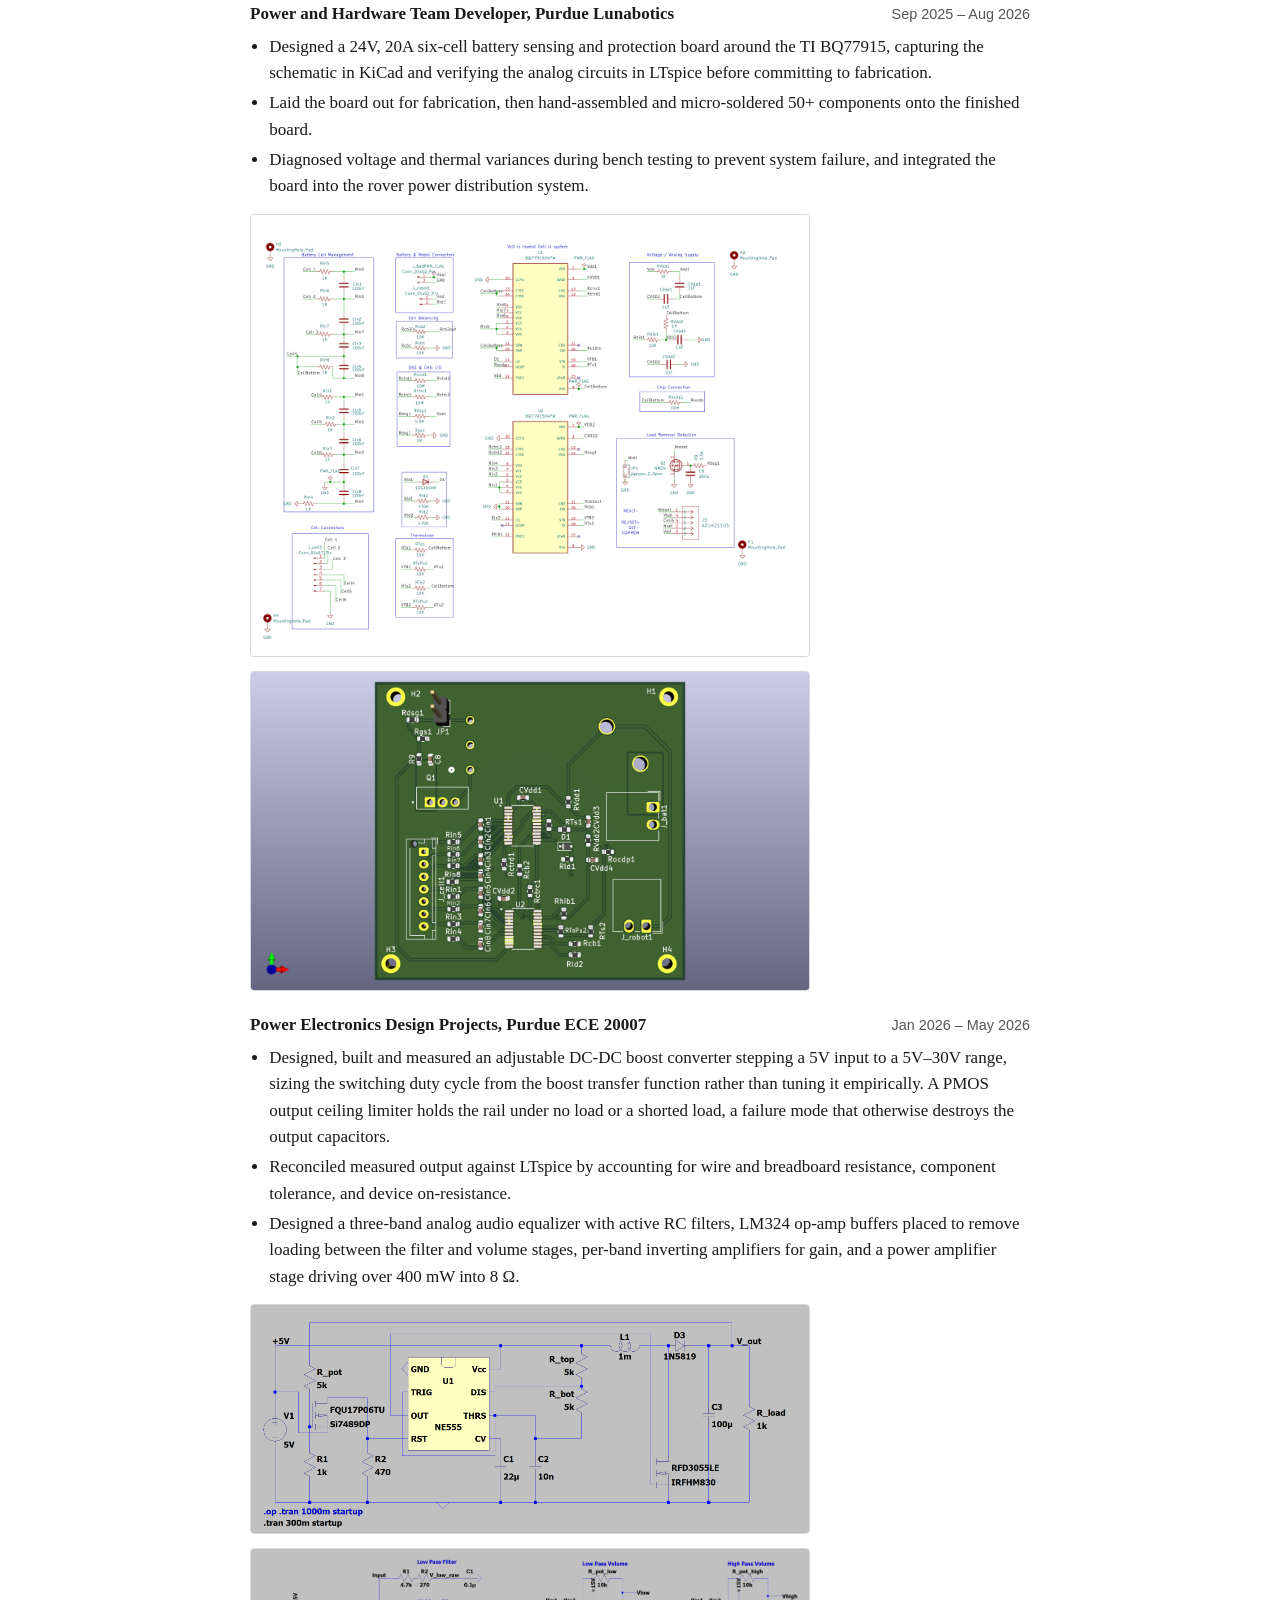
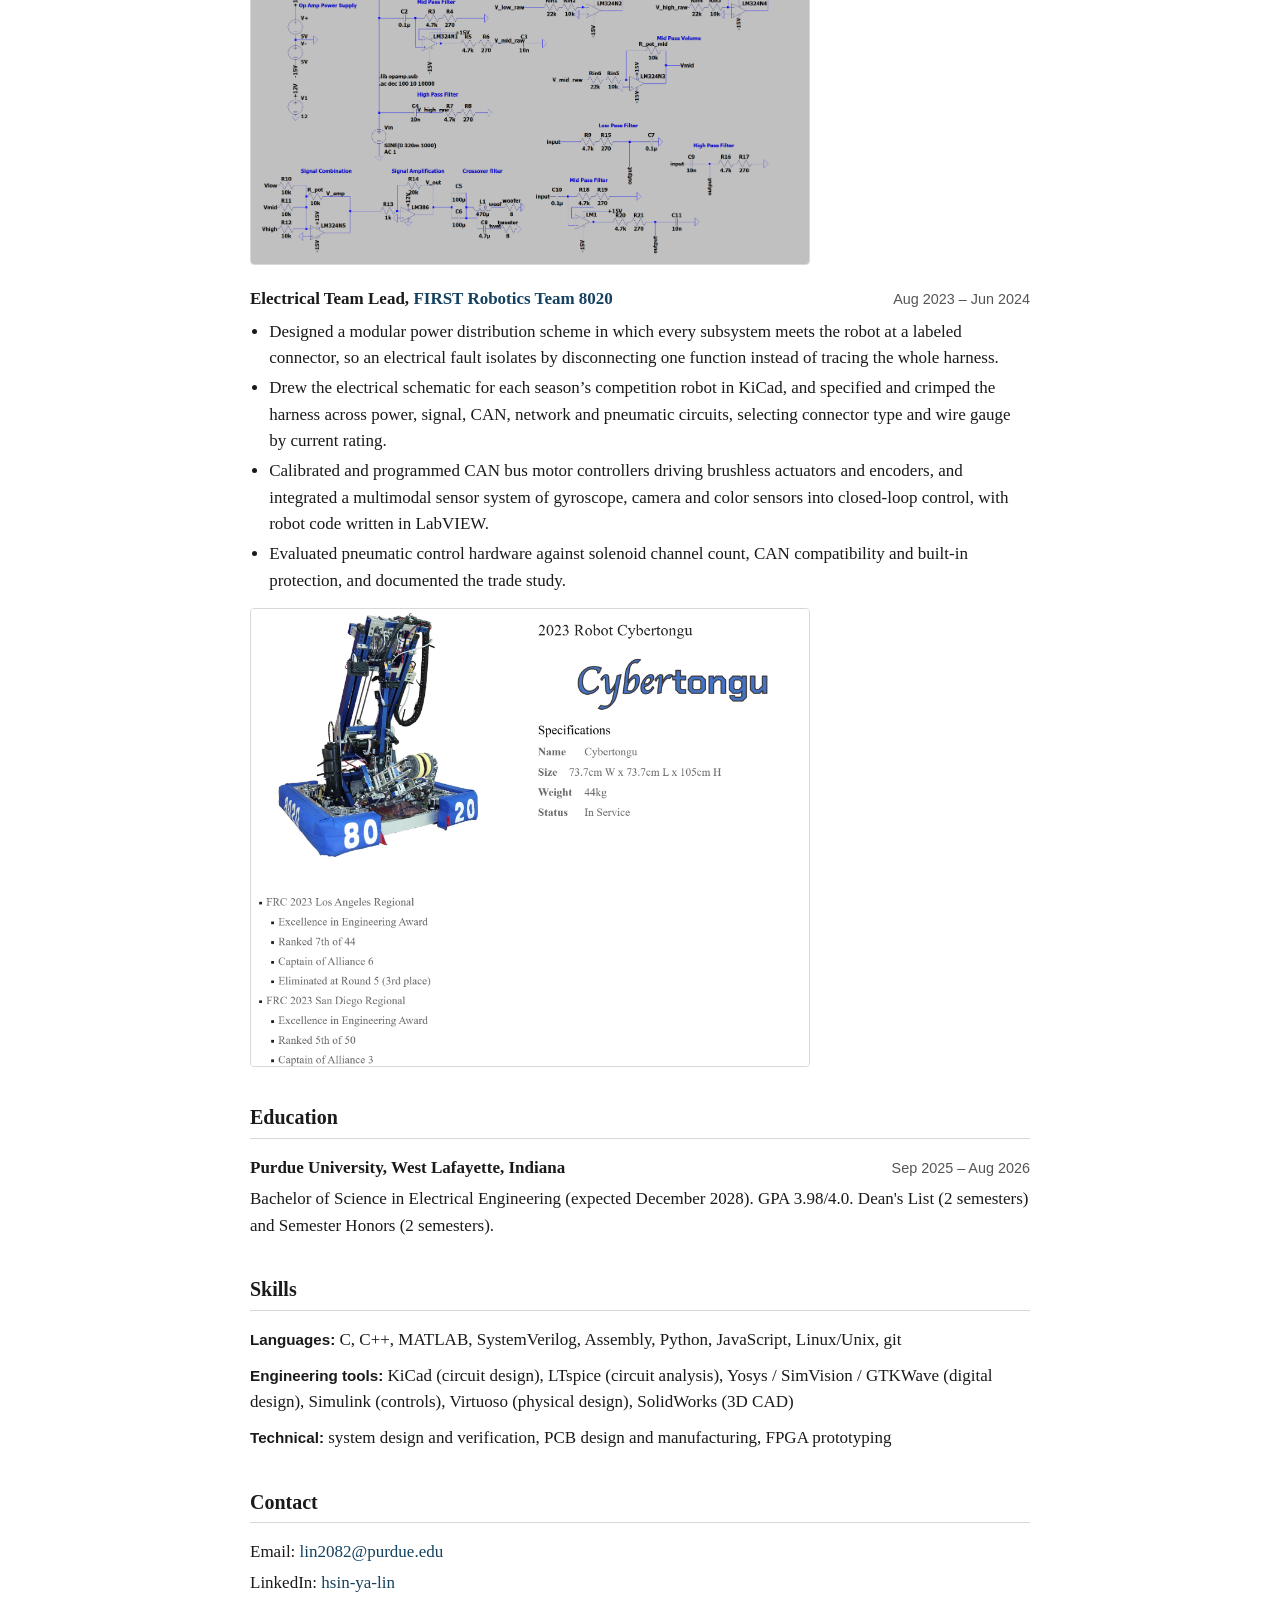
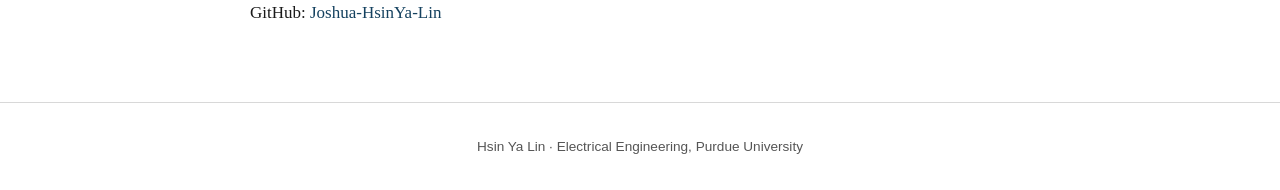
==== commit 4d4af40f: "Portfolio: Technical Experience section, not Projects His correction was applied to the resume and n" ====
--- a/index.html
+++ b/index.html
@@ -80,7 +80,7 @@
 
   <div class="entry">
     <div class="entry-head">
-      <span class="role">SoCET Intro Team Member, Purdue Elmore Family School of Electrical and Computer Engineering (SoCET)</span>
+      <span class="role">SoCET Intro Team Member, Purdue Elmore Family School of Electrical and Computer Engineering</span>
       <span class="date">Jan 2026 &ndash; Present</span>
     </div>
     <ul>
@@ -108,50 +108,50 @@
   </div>
 </section>
 
-<section id="projects">
-  <h2>Projects</h2>
+<section id="technical">
+  <h2>Technical Experience</h2>
 
-  
-
-  <article class="project">
-    <div class="project-head">
-      <h3>Rover Battery Protection Board</h3>
+  <div class="entry">
+    <div class="entry-head">
+      <span class="role">Power and Hardware Team Developer, Purdue Lunabotics</span>
+      <span class="date">Sep 2025 &ndash; Aug 2026</span>
     </div>
-    <p class="meta">Purdue Lunabotics &middot; KiCad, LTspice, TI BQ77915</p>
-    <p>A 24V, 20A battery sensing and protection board for a competition rover. Schematic capture in KiCad, analog circuits verified in LTspice, board laid out for fabrication, then hand-assembled with 50+ components, bench tested, and integrated into the rover power distribution system.</p>
+    <ul>
+      <li>Designed a 24V, 20A six-cell battery sensing and protection board around the TI BQ77915, capturing the schematic in KiCad and verifying the analog circuits in LTspice before committing to fabrication.</li>
+      <li>Laid the board out for fabrication, then hand-assembled and micro-soldered 50+ components onto the finished board.</li>
+      <li>Diagnosed voltage and thermal variances during bench testing to prevent system failure, and integrated the board into the rover power distribution system.</li>
+    </ul>
     <img class="shot" src="docs/Lunabotics_Schematic.png" alt="Battery protection board schematic" loading="lazy">
     <img class="shot" src="docs/BQ77915%20BPC%20design.jpg" alt="BQ77915 battery protection board" loading="lazy">
-  </article>
+  </div>
 
-  <article class="project">
-    <div class="project-head">
-      <h3>Adjustable DC-DC Boost Converter</h3>
+  <div class="entry">
+    <div class="entry-head">
+      <span class="role">Power Electronics Design Projects, Purdue ECE 20007</span>
+      <span class="date">Jan 2026 &ndash; May 2026</span>
     </div>
-    <p class="meta">Purdue ECE 20007 &middot; Power electronics, LTspice, oscilloscope</p>
-    <p>A boost converter stepping a 5V input up to a 5V&ndash;30V output range, with the switching duty cycle sized from the boost transfer function rather than tuned empirically. A 555 timer generates the PWM driving an NMOS switch into an inductor. A PMOS output ceiling limiter holds the rail below its maximum under no load or a shorted load, a failure mode that otherwise destroys the output capacitors. Measured output reconciled against LTspice by accounting for wire and breadboard resistance, component tolerance, and device on-resistance.</p>
+    <ul>
+      <li>Designed, built and measured an adjustable DC-DC boost converter stepping a 5V input to a 5V&ndash;30V range, sizing the switching duty cycle from the boost transfer function rather than tuning it empirically. A PMOS output ceiling limiter holds the rail under no load or a shorted load, a failure mode that otherwise destroys the output capacitors.</li>
+      <li>Reconciled measured output against LTspice by accounting for wire and breadboard resistance, component tolerance, and device on-resistance.</li>
+      <li>Designed a three-band analog audio equalizer with active RC filters, LM324 op-amp buffers placed to remove loading between the filter and volume stages, per-band inverting amplifiers for gain, and a power amplifier stage driving over 400&nbsp;mW into 8&nbsp;&ohm;.</li>
+    </ul>
     <img class="shot" src="docs/Boost%20Converter%20Schematic.png" alt="Boost converter schematic" loading="lazy">
-  </article>
+    <img class="shot" src="docs/Audio%20Schematic.png" alt="Three-band audio equalizer schematic" loading="lazy">
+  </div>
 
-  <article class="project">
-    <div class="project-head">
-      <h3>Three-Band Analog Audio Equalizer</h3>
+  <div class="entry">
+    <div class="entry-head">
+      <span class="role">Electrical Team Lead, <a href="https://www.ckrobotics.org/The-team/leaders-mentors/leaders" target="_blank" rel="noopener">FIRST Robotics Team 8020</a></span>
+      <span class="date">Aug 2023 &ndash; Jun 2024</span>
     </div>
-    <p class="meta">Purdue ECE 20007 &middot; Analog design, op-amps, LTspice</p>
-    <p>A three-band equalizer splitting an input signal into low, mid and high bands with active RC filters, each independently adjustable. LM324 op-amps act as unity-gain buffers between the passive filters and the volume stages to remove loading effects, with per-band inverting amplifiers setting gain. The bands recombine without cross-loading and drive a speaker through a power amplifier stage delivering over 400&nbsp;mW into 8&nbsp;&ohm;.</p>
-    <img class="shot" src="docs/Audio%20Schematic.png" alt="Three-band audio equalizer schematic" loading="lazy">
-  </article>
-
-  <article class="project">
-    <div class="project-head">
-      <h3>Competition Robot Electronics</h3>
-      <a class="repo" href="https://www.ckrobotics.org/The-team/leaders-mentors/leaders" target="_blank" rel="noopener">Team</a>
-    </div>
-    <p class="meta">FIRST Robotics Team 8020, Electrical Team Lead &middot; 2023&ndash;2024 &middot; KiCad, CAN bus, LabVIEW</p>
-    <p>Drew the electrical schematic for each season&rsquo;s competition robot and designed a modular power distribution scheme in which every subsystem meets the robot at a labeled connector, so a fault isolates by disconnecting one function instead of tracing the whole harness. Calibrated and programmed CAN bus motor controllers driving brushless actuators and encoders, integrated machine vision into closed-loop control, and specified and crimped the harness across power, signal, CAN, network and pneumatic circuits.</p>
+    <ul>
+      <li>Designed a modular power distribution scheme in which every subsystem meets the robot at a labeled connector, so an electrical fault isolates by disconnecting one function instead of tracing the whole harness.</li>
+      <li>Drew the electrical schematic for each season&rsquo;s competition robot in KiCad, and specified and crimped the harness across power, signal, CAN, network and pneumatic circuits, selecting connector type and wire gauge by current rating.</li>
+      <li>Calibrated and programmed CAN bus motor controllers driving brushless actuators and encoders, and integrated a multimodal sensor system of gyroscope, camera and color sensors into closed-loop control, with robot code written in LabVIEW.</li>
+      <li>Evaluated pneumatic control hardware against solenoid channel count, CAN compatibility and built-in protection, and documented the trade study.</li>
+    </ul>
     <img class="shot" src="docs/2023%20Robot.png" alt="Team 8020 competition robot, 2023 season" loading="lazy">
-  </article>
-
-  
+  </div>
 </section>
 
 <section id="education">
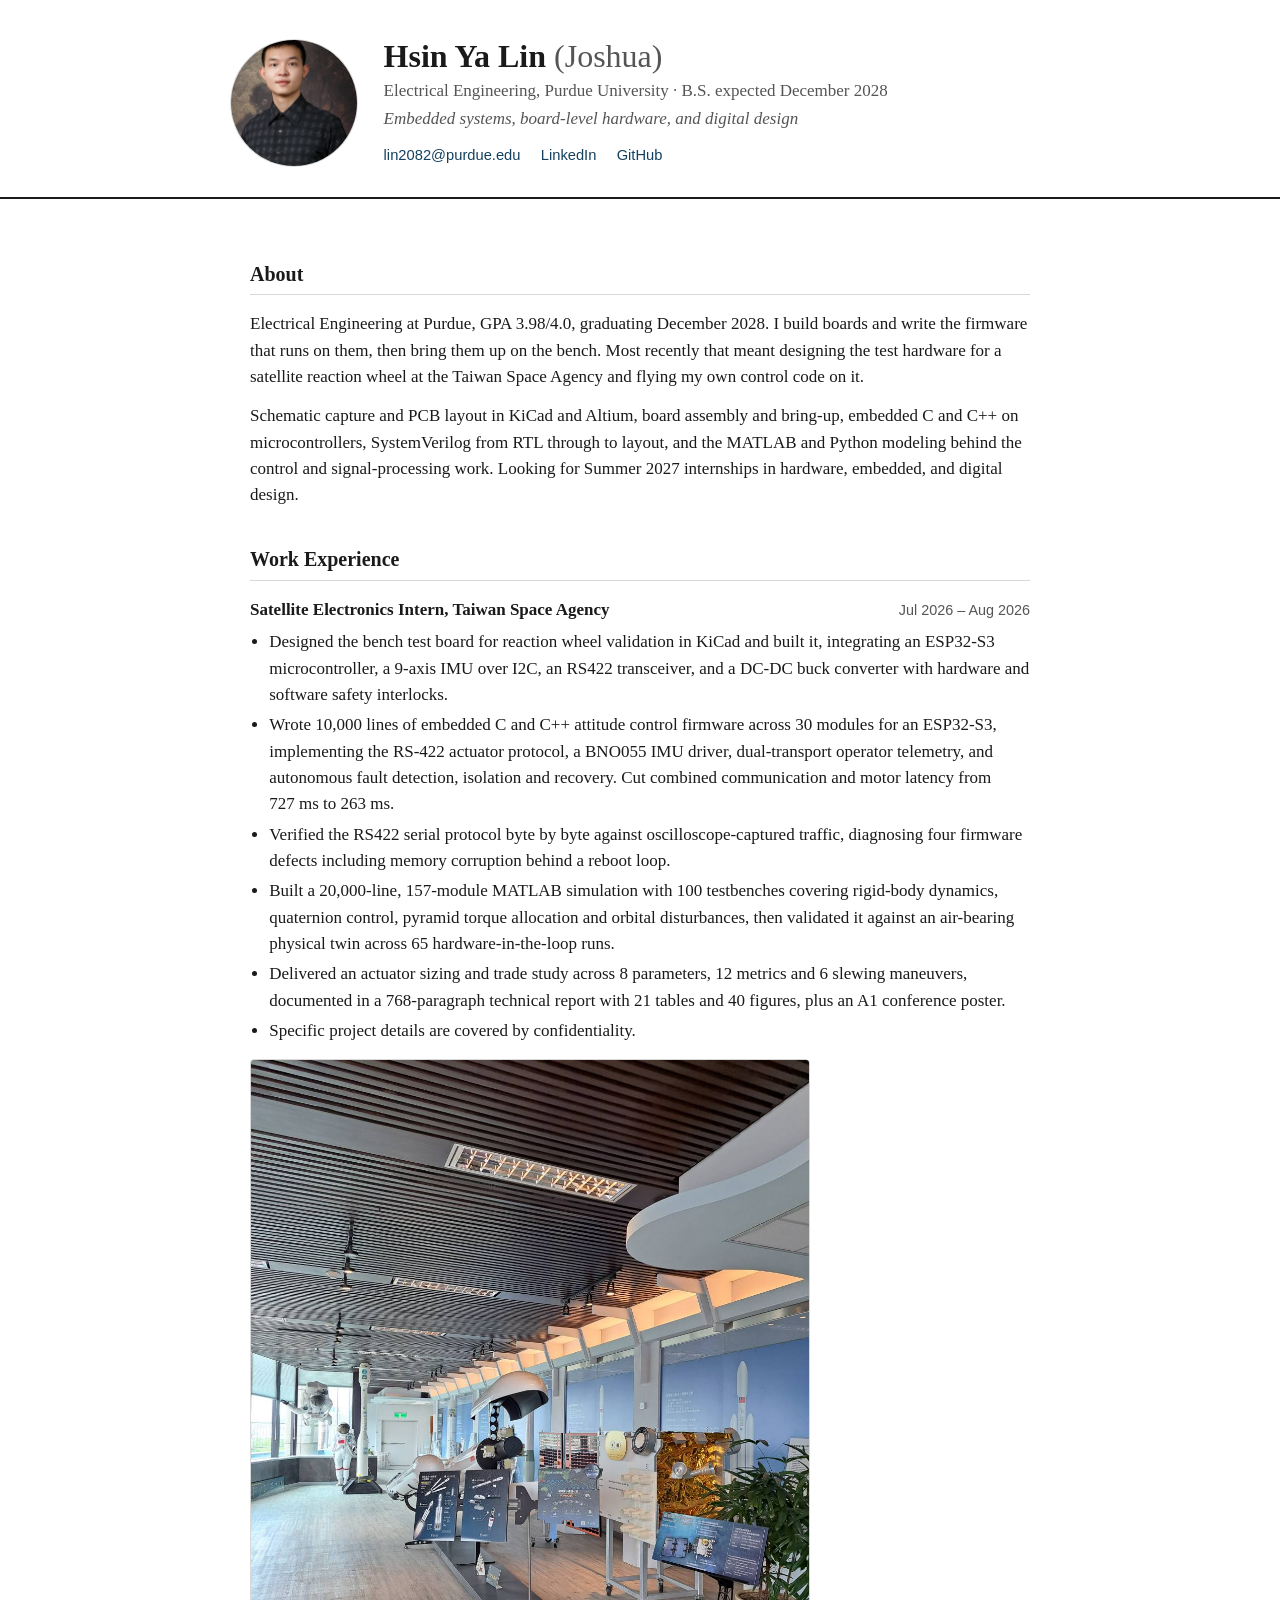
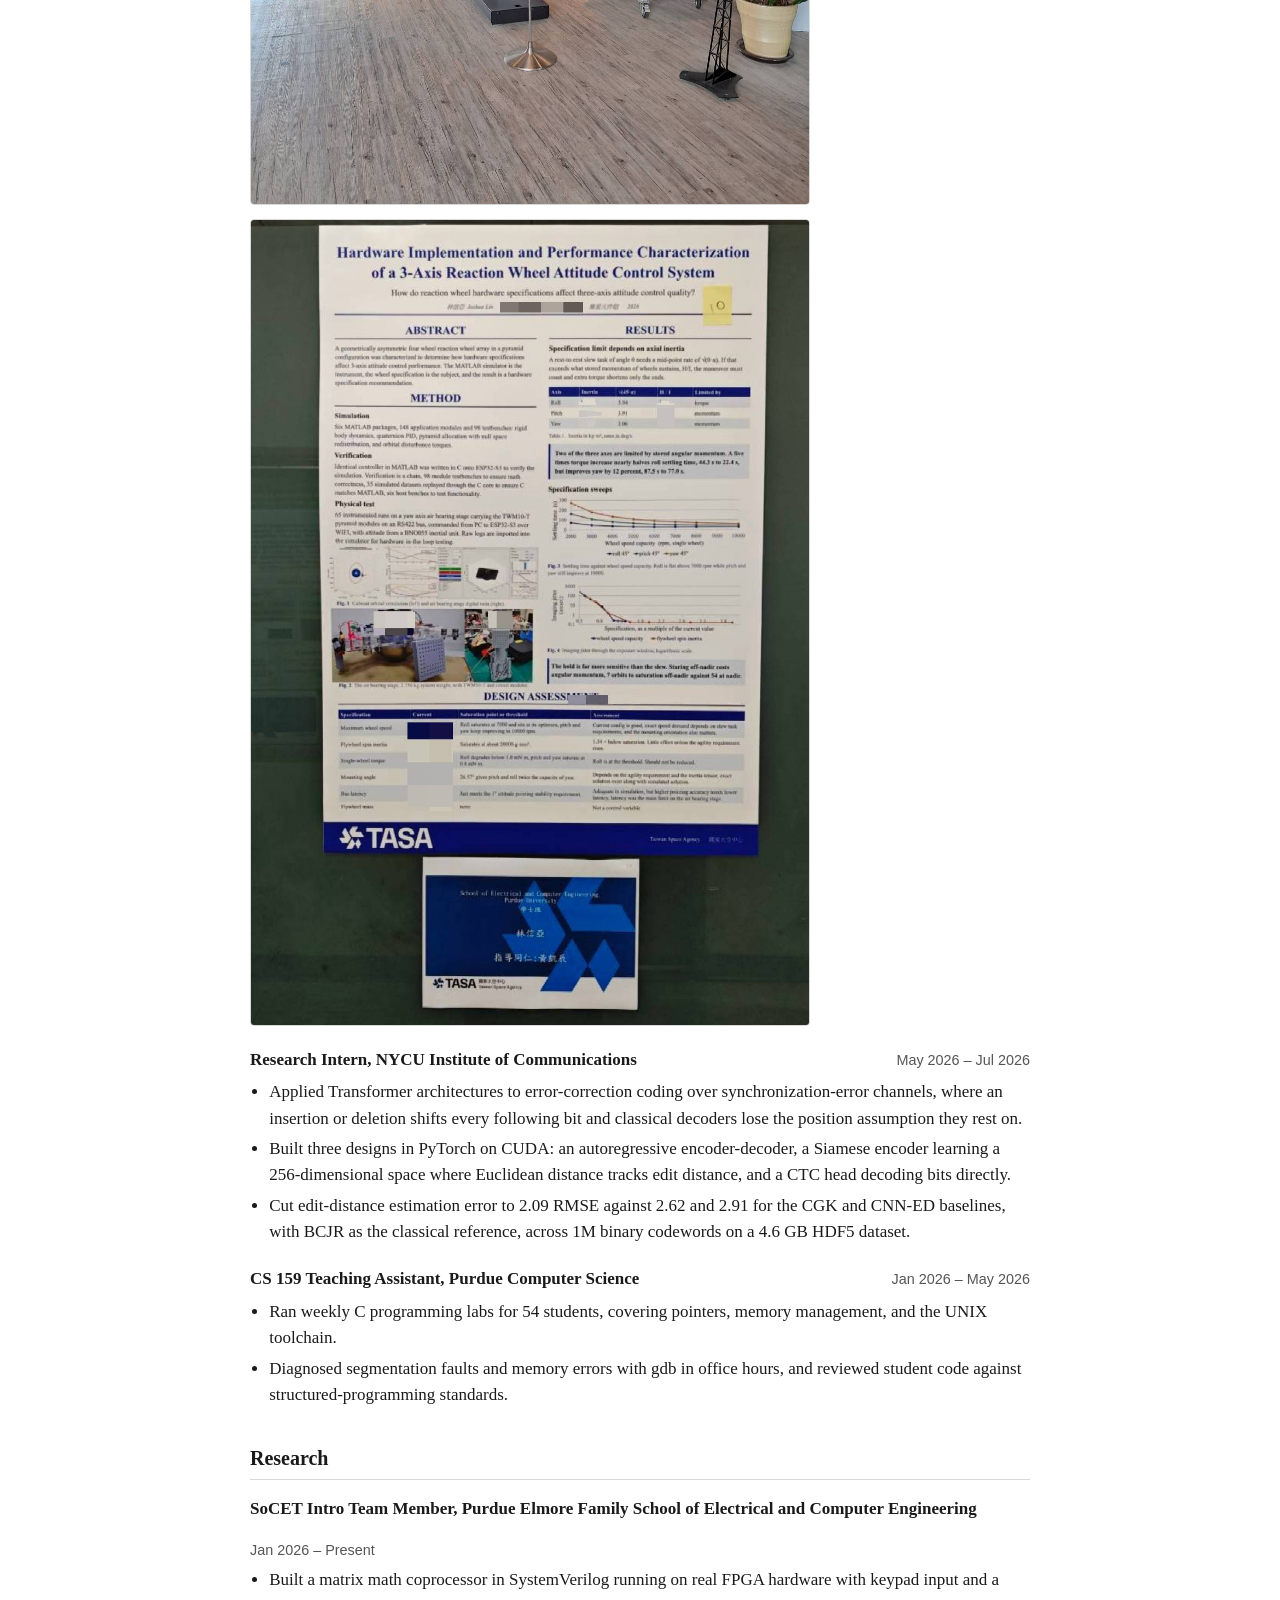
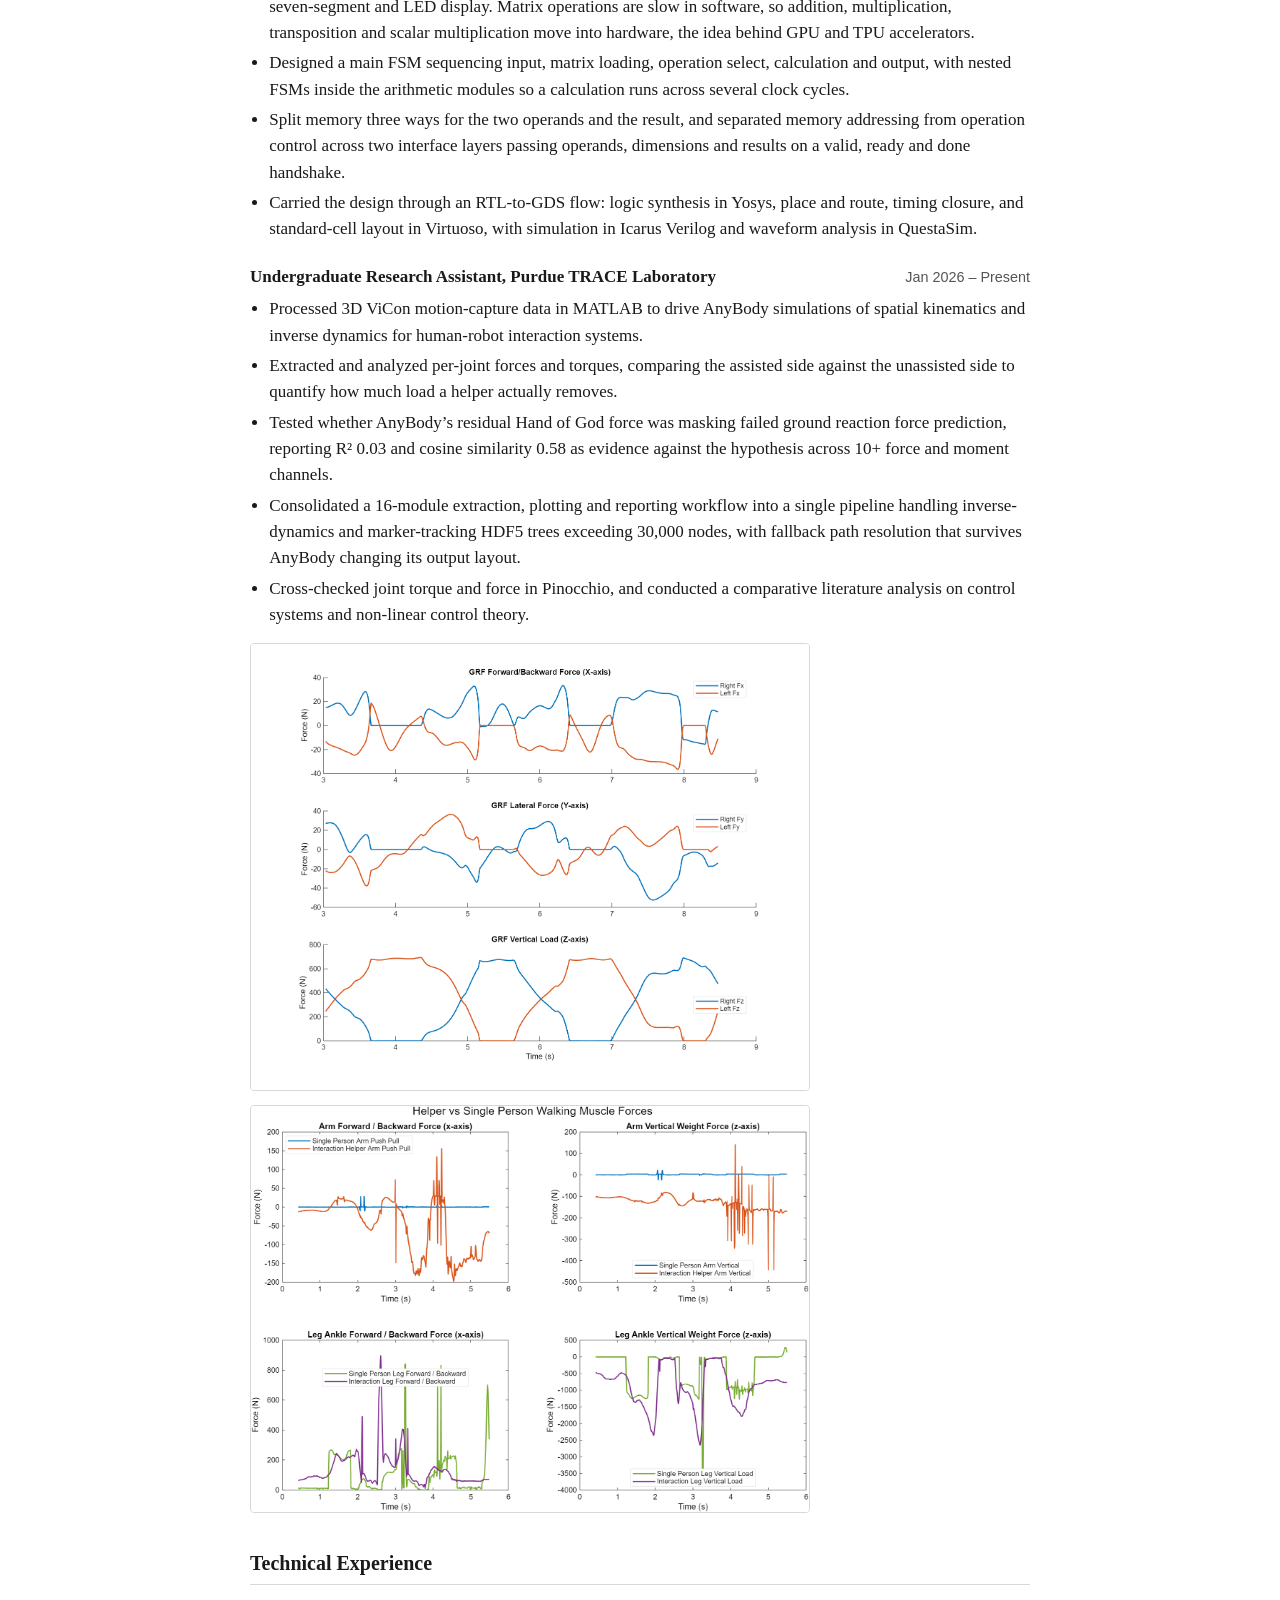
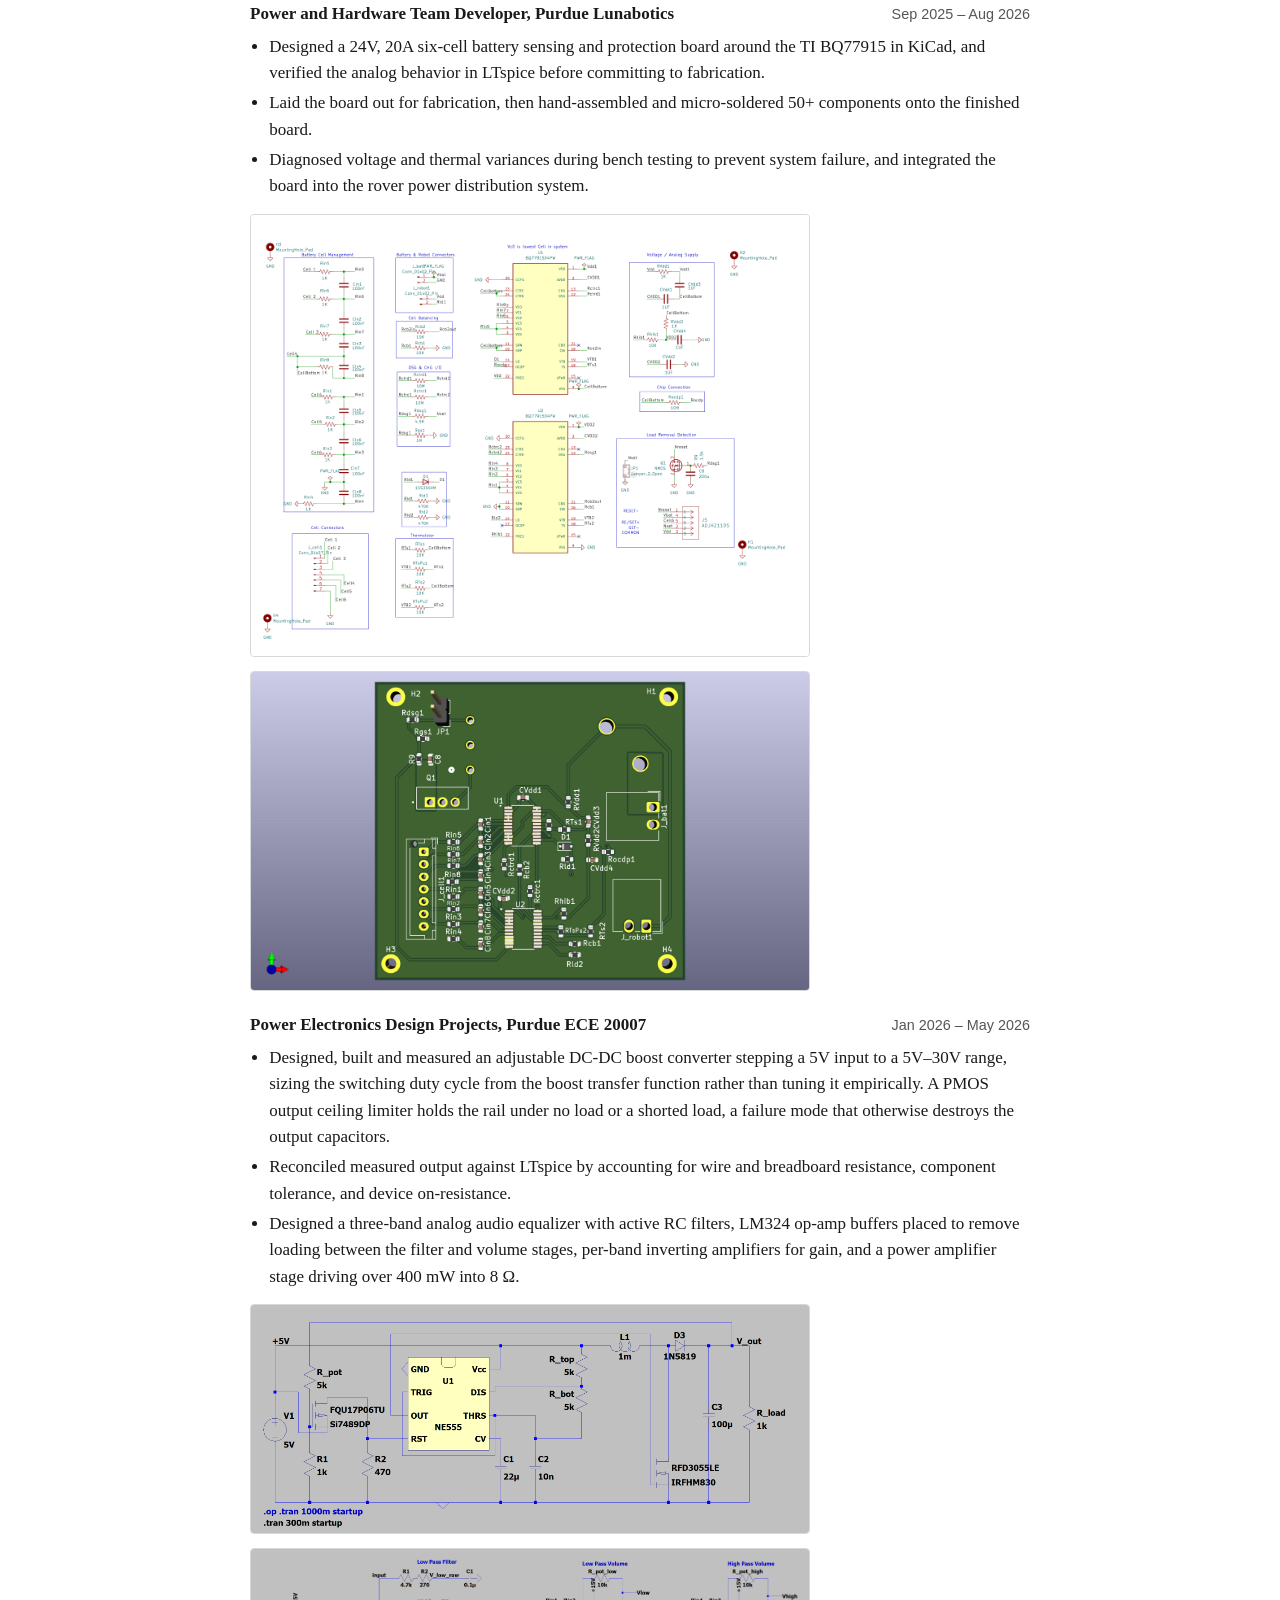
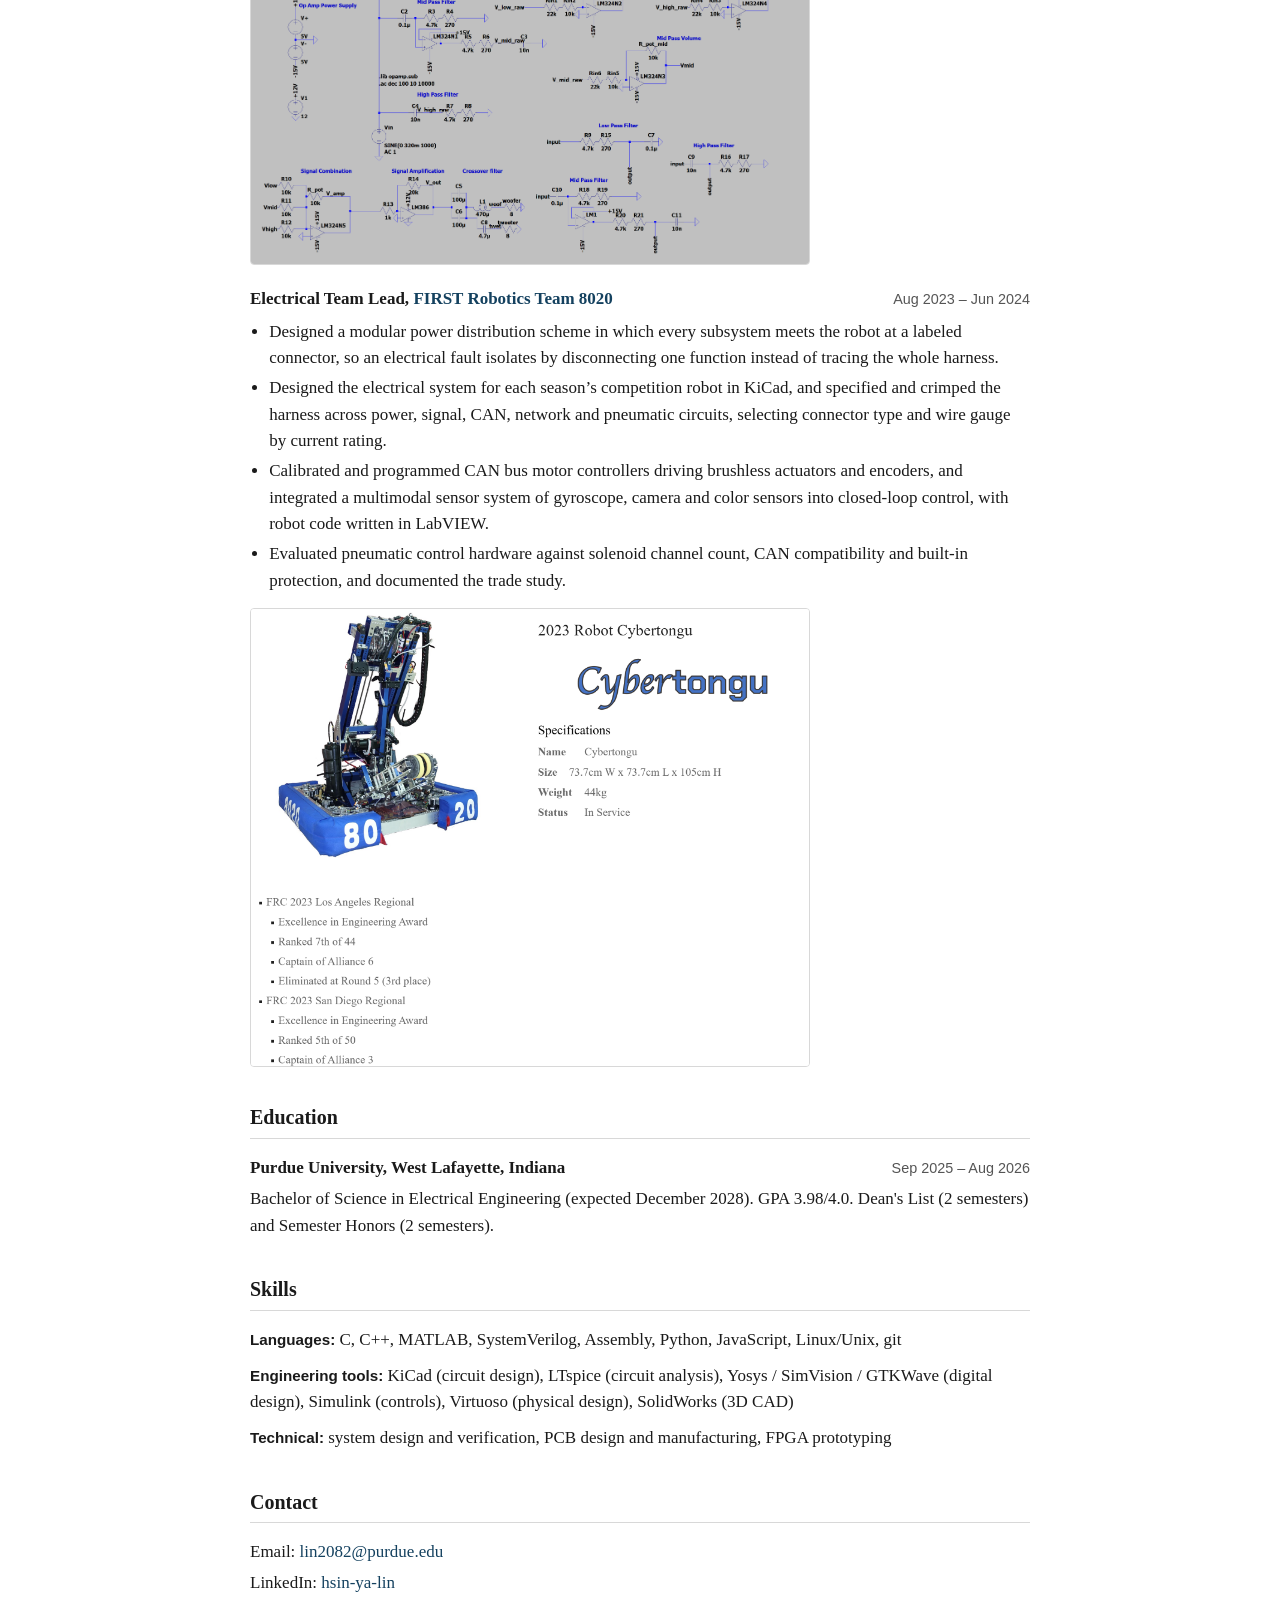
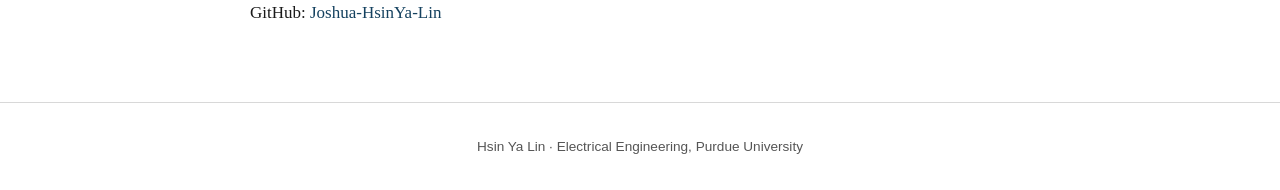
==== commit 9b134c18: "Name the engineering, not the tool step Designed the board, not captured the schematic. He designed " ====
--- a/index.html
+++ b/index.html
@@ -117,7 +117,7 @@
       <span class="date">Sep 2025 &ndash; Aug 2026</span>
     </div>
     <ul>
-      <li>Designed a 24V, 20A six-cell battery sensing and protection board around the TI BQ77915, capturing the schematic in KiCad and verifying the analog circuits in LTspice before committing to fabrication.</li>
+      <li>Designed a 24V, 20A six-cell battery sensing and protection board around the TI BQ77915 in KiCad, and verified the analog behavior in LTspice before committing to fabrication.</li>
       <li>Laid the board out for fabrication, then hand-assembled and micro-soldered 50+ components onto the finished board.</li>
       <li>Diagnosed voltage and thermal variances during bench testing to prevent system failure, and integrated the board into the rover power distribution system.</li>
     </ul>
@@ -146,7 +146,7 @@
     </div>
     <ul>
       <li>Designed a modular power distribution scheme in which every subsystem meets the robot at a labeled connector, so an electrical fault isolates by disconnecting one function instead of tracing the whole harness.</li>
-      <li>Drew the electrical schematic for each season&rsquo;s competition robot in KiCad, and specified and crimped the harness across power, signal, CAN, network and pneumatic circuits, selecting connector type and wire gauge by current rating.</li>
+      <li>Designed the electrical system for each season&rsquo;s competition robot in KiCad, and specified and crimped the harness across power, signal, CAN, network and pneumatic circuits, selecting connector type and wire gauge by current rating.</li>
       <li>Calibrated and programmed CAN bus motor controllers driving brushless actuators and encoders, and integrated a multimodal sensor system of gyroscope, camera and color sensors into closed-loop control, with robot code written in LabVIEW.</li>
       <li>Evaluated pneumatic control hardware against solenoid channel count, CAN compatibility and built-in protection, and documented the trade study.</li>
     </ul>
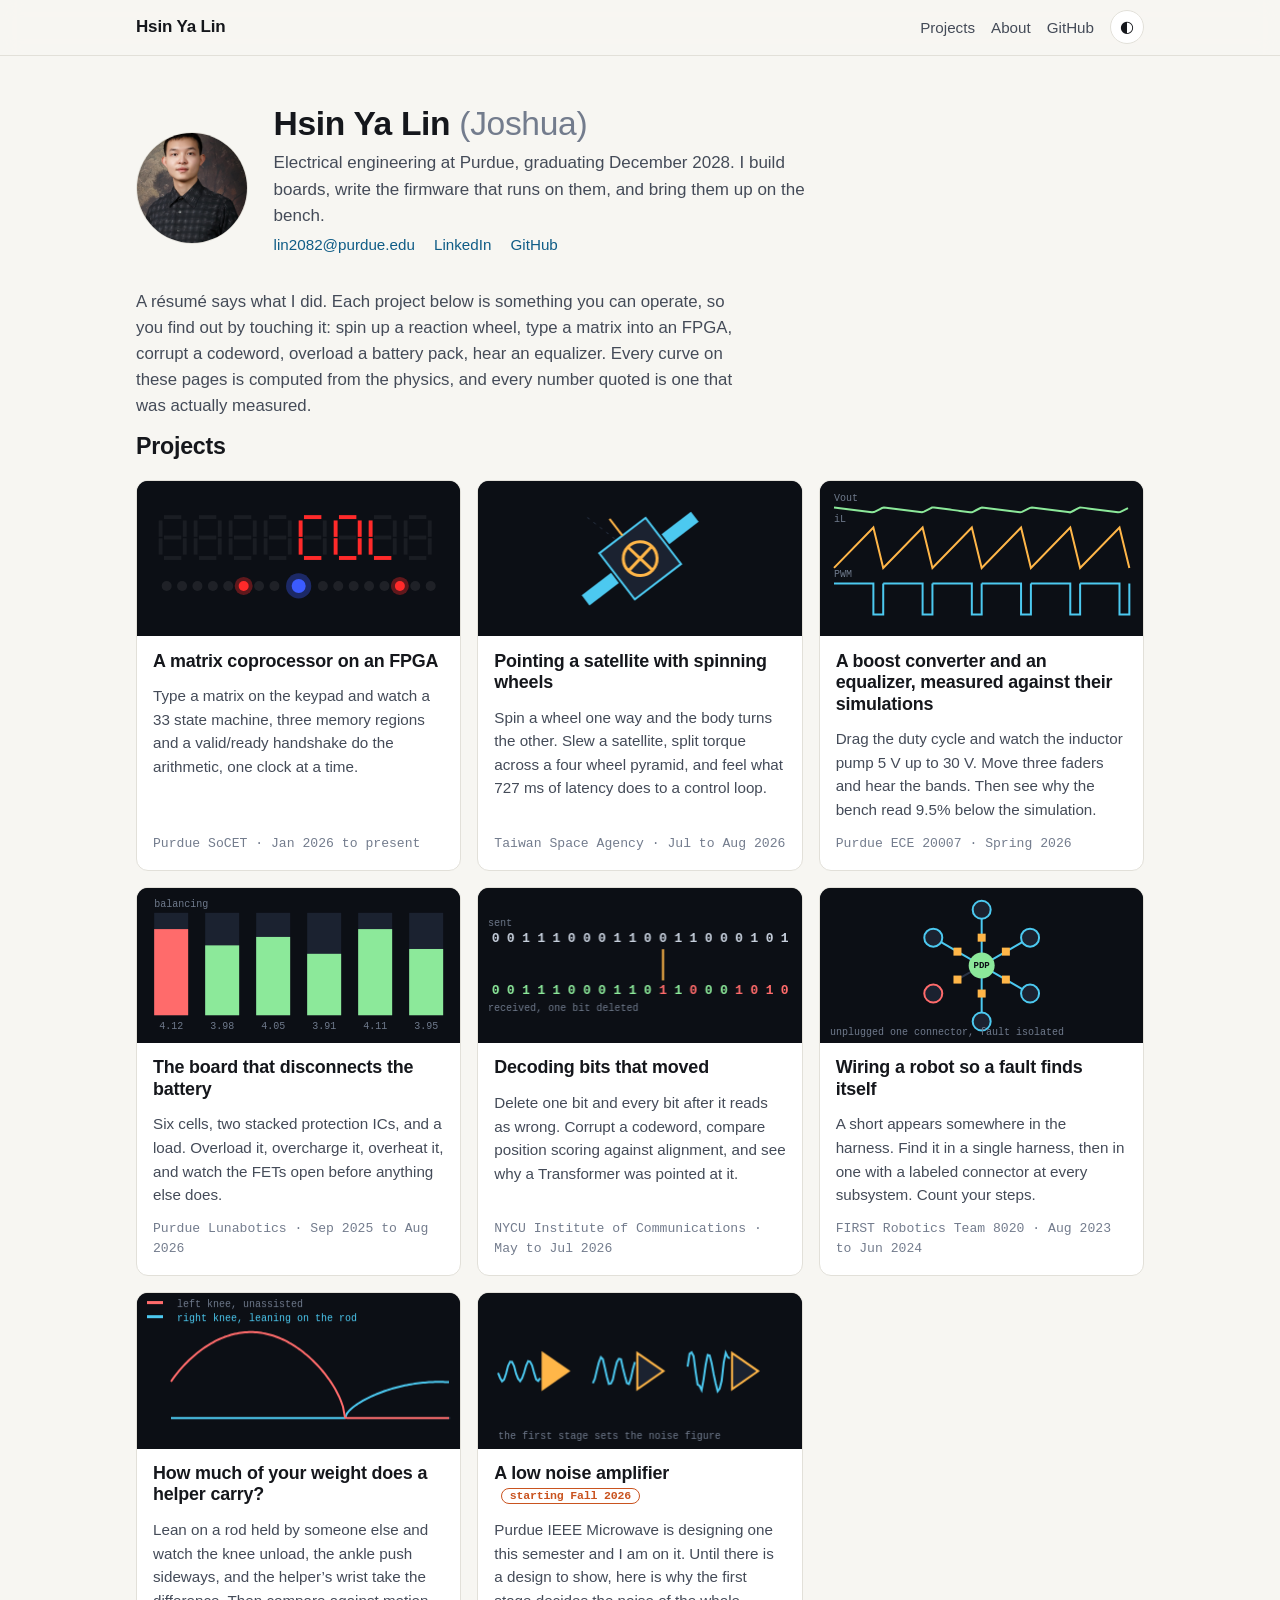
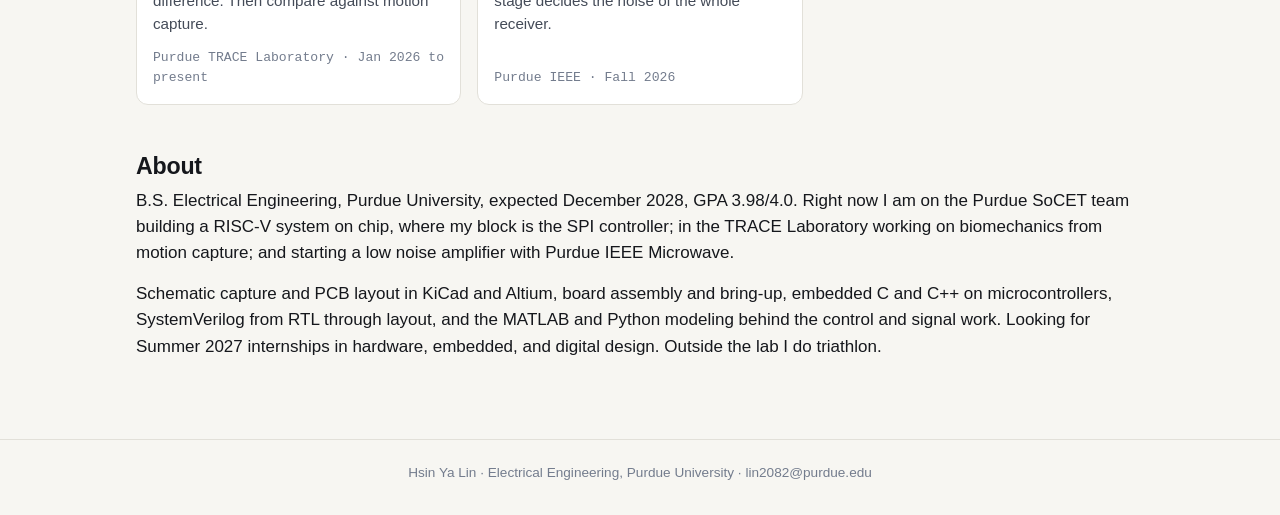
==== commit 64f5ec01: "Rebuild the site as an interactive portfolio: structure first The old page was the resume with more " ====
--- a/index.html
+++ b/index.html
@@ -3,185 +3,72 @@
 <head>
 <meta charset="UTF-8">
 <meta name="viewport" content="width=device-width, initial-scale=1.0">
-<title>Hsin Ya Lin (Joshua) — Electrical Engineering</title>
-<meta name="description" content="Hsin Ya Lin (Joshua), Purdue Electrical Engineering student focused on IC and digital design.">
-<link rel="stylesheet" href="style.css">
+<title>Hsin Ya Lin (Joshua) — interactive portfolio</title>
+<meta name="description" content="Hsin Ya Lin (Joshua), Purdue electrical engineering. Projects you can operate: a satellite attitude controller, an FPGA matrix coprocessor, a boost converter, a battery protection board, and more.">
+<link rel="stylesheet" href="shared/site.css">
+<script src="shared/site.js"></script>
+<script src="projects/manifest.js"></script>
 </head>
 <body>
-<header class="site-header">
-  <div class="header-inner">
-    <img class="photo" src="profile.jpg" alt="Photo of Hsin Ya Lin">
-    <div class="header-text">
-      <h1>Hsin Ya Lin <span class="alias">(Joshua)</span></h1>
-      <p class="tagline">Electrical Engineering, Purdue University &middot; B.S. expected December 2028</p>
-      <p class="focus">Embedded systems, board-level hardware, and digital design</p>
-      <nav class="contact">
-        <a href="mailto:lin2082@purdue.edu">lin2082@purdue.edu</a>
-        <a href="https://www.linkedin.com/in/hsin-ya-lin-70349826a" target="_blank" rel="noopener">LinkedIn</a>
-        <a href="https://github.com/Joshua-HsinYa-Lin" target="_blank" rel="noopener">GitHub</a>
-      </nav>
-    </div>
-  </div>
-</header>
+<header class="site-header" data-root="./"></header>
 
 <main>
-<section id="about">
-  <h2>About</h2>
-  <p>Electrical Engineering at Purdue, GPA 3.98/4.0, graduating December 2028. I build boards and write the firmware that runs on them, then bring them up on the bench. Most recently that meant designing the test hardware for a satellite reaction wheel at the Taiwan Space Agency and flying my own control code on it.</p>
-  <p>Schematic capture and PCB layout in KiCad and Altium, board assembly and bring-up, embedded C and C++ on microcontrollers, SystemVerilog from RTL through to layout, and the MATLAB and Python modeling behind the control and signal-processing work. Looking for Summer 2027 internships in hardware, embedded, and digital design.</p>
-</section>
-
-<section id="experience">
-  <h2>Work Experience</h2>
-
-  <div class="entry">
-    <div class="entry-head">
-      <span class="role">Satellite Electronics Intern, Taiwan Space Agency</span>
-      <span class="date">Jul 2026 &ndash; Aug 2026</span>
-    </div>
-    <ul>
-      <li>Designed the bench test board for reaction wheel validation in KiCad and built it, integrating an ESP32-S3 microcontroller, a 9-axis IMU over I2C, an RS422 transceiver, and a DC-DC buck converter with hardware and software safety interlocks.</li>
-      <li>Wrote 10,000 lines of embedded C and C++ attitude control firmware across 30 modules for an ESP32-S3, implementing the RS-422 actuator protocol, a BNO055 IMU driver, dual-transport operator telemetry, and autonomous fault detection, isolation and recovery. Cut combined communication and motor latency from 727&nbsp;ms to 263&nbsp;ms.</li>
-      <li>Verified the RS422 serial protocol byte by byte against oscilloscope-captured traffic, diagnosing four firmware defects including memory corruption behind a reboot loop.</li>
-      <li>Built a 20,000-line, 157-module MATLAB simulation with 100 testbenches covering rigid-body dynamics, quaternion control, pyramid torque allocation and orbital disturbances, then validated it against an air-bearing physical twin across 65 hardware-in-the-loop runs.</li>
-      <li>Delivered an actuator sizing and trade study across 8 parameters, 12 metrics and 6 slewing maneuvers, documented in a 768-paragraph technical report with 21 tables and 40 figures, plus an A1 conference poster.</li>
-      <li>Specific project details are covered by confidentiality.</li>
-    </ul>
-    <img class="shot" src="docs/TASA_Office.jpg" alt="Bench setup at the Taiwan Space Agency" loading="lazy">
-    <img class="shot" src="docs/TASA_Conference_Poster_Blurred.jpg" alt="Conference poster, technical detail blurred for confidentiality" loading="lazy">
-  </div>
-
-  <div class="entry">
-    <div class="entry-head">
-      <span class="role">Research Intern, NYCU Institute of Communications</span>
-      <span class="date">May 2026 &ndash; Jul 2026</span>
-    </div>
-    <ul>
-      <li>Applied Transformer architectures to error-correction coding over synchronization-error channels, where an insertion or deletion shifts every following bit and classical decoders lose the position assumption they rest on.</li>
-      <li>Built three designs in PyTorch on CUDA: an autoregressive encoder-decoder, a Siamese encoder learning a 256-dimensional space where Euclidean distance tracks edit distance, and a CTC head decoding bits directly.</li>
-      <li>Cut edit-distance estimation error to 2.09 RMSE against 2.62 and 2.91 for the CGK and CNN-ED baselines, with BCJR as the classical reference, across 1M binary codewords on a 4.6&nbsp;GB HDF5 dataset.</li>
-    </ul>
-  </div>
-
-  <div class="entry">
-    <div class="entry-head">
-      <span class="role">CS 159 Teaching Assistant, Purdue Computer Science</span>
-      <span class="date">Jan 2026 &ndash; May 2026</span>
-    </div>
-    <ul>
-      <li>Ran weekly C programming labs for 54 students, covering pointers, memory management, and the UNIX toolchain.</li>
-      <li>Diagnosed segmentation faults and memory errors with gdb in office hours, and reviewed student code against structured-programming standards.</li>
-    </ul>
+<section class="hero">
+  <img src="profile.jpg" alt="Photo of Hsin Ya Lin">
+  <div>
+    <h1>Hsin Ya Lin <span class="alias">(Joshua)</span></h1>
+    <p class="who">Electrical engineering at Purdue, graduating December 2028. I build boards, write the firmware that runs on them, and bring them up on the bench.</p>
+    <p class="links">
+      <a href="mailto:lin2082@purdue.edu">lin2082@purdue.edu</a>
+      <a href="https://www.linkedin.com/in/hsin-ya-lin-70349826a" target="_blank" rel="noopener">LinkedIn</a>
+      <a href="https://github.com/Joshua-HsinYa-Lin" target="_blank" rel="noopener">GitHub</a>
+    </p>
   </div>
 </section>
 
-<section id="research">
-  <h2>Research</h2>
+<p class="intro">A résumé says what I did. Each project below is something you can operate, so you find out by touching it: spin up a reaction wheel, type a matrix into an FPGA, corrupt a codeword, overload a battery pack, hear an equalizer. Every curve on these pages is computed from the physics, and every number quoted is one that was actually measured.</p>
 
-  <div class="entry">
-    <div class="entry-head">
-      <span class="role">SoCET Intro Team Member, Purdue Elmore Family School of Electrical and Computer Engineering</span>
-      <span class="date">Jan 2026 &ndash; Present</span>
-    </div>
-    <ul>
-      <li>Built a matrix math coprocessor in SystemVerilog running on real FPGA hardware with keypad input and a seven-segment and LED display. Matrix operations are slow in software, so addition, multiplication, transposition and scalar multiplication move into hardware, the idea behind GPU and TPU accelerators.</li>
-      <li>Designed a main FSM sequencing input, matrix loading, operation select, calculation and output, with nested FSMs inside the arithmetic modules so a calculation runs across several clock cycles.</li>
-      <li>Split memory three ways for the two operands and the result, and separated memory addressing from operation control across two interface layers passing operands, dimensions and results on a valid, ready and done handshake.</li>
-      <li>Carried the design through an RTL-to-GDS flow: logic synthesis in Yosys, place and route, timing closure, and standard-cell layout in Virtuoso, with simulation in Icarus Verilog and waveform analysis in QuestaSim.</li>
-    </ul>
-  </div>
-
-  <div class="entry">
-    <div class="entry-head">
-      <span class="role">Undergraduate Research Assistant, Purdue TRACE Laboratory</span>
-      <span class="date">Jan 2026 &ndash; Present</span>
-    </div>
-    <ul>
-      <li>Processed 3D ViCon motion-capture data in MATLAB to drive AnyBody simulations of spatial kinematics and inverse dynamics for human-robot interaction systems.</li>
-      <li>Extracted and analyzed per-joint forces and torques, comparing the assisted side against the unassisted side to quantify how much load a helper actually removes.</li>
-      <li>Tested whether AnyBody&rsquo;s residual Hand of God force was masking failed ground reaction force prediction, reporting R&sup2; 0.03 and cosine similarity 0.58 as evidence against the hypothesis across 10+ force and moment channels.</li>
-      <li>Consolidated a 16-module extraction, plotting and reporting workflow into a single pipeline handling inverse-dynamics and marker-tracking HDF5 trees exceeding 30,000 nodes, with fallback path resolution that survives AnyBody changing its output layout.</li>
-      <li>Cross-checked joint torque and force in Pinocchio, and conducted a comparative literature analysis on control systems and non-linear control theory.</li>
-    </ul>
-    <img class="shot" src="docs/Both30_GRFLeftvsRight.png" alt="Ground reaction force, left against right side" loading="lazy">
-    <img class="shot" src="docs/Single%20vs%20Interaction%20Forces.png" alt="Single-person against two-person interaction forces" loading="lazy">
-  </div>
+<section id="projects">
+  <h2>Projects</h2>
+  <ul class="cards" id="cards"></ul>
 </section>
 
-<section id="technical">
-  <h2>Technical Experience</h2>
-
-  <div class="entry">
-    <div class="entry-head">
-      <span class="role">Power and Hardware Team Developer, Purdue Lunabotics</span>
-      <span class="date">Sep 2025 &ndash; Aug 2026</span>
-    </div>
-    <ul>
-      <li>Designed a 24V, 20A six-cell battery sensing and protection board around the TI BQ77915 in KiCad, and verified the analog behavior in LTspice before committing to fabrication.</li>
-      <li>Laid the board out for fabrication, then hand-assembled and micro-soldered 50+ components onto the finished board.</li>
-      <li>Diagnosed voltage and thermal variances during bench testing to prevent system failure, and integrated the board into the rover power distribution system.</li>
-    </ul>
-    <img class="shot" src="docs/Lunabotics_Schematic.png" alt="Battery protection board schematic" loading="lazy">
-    <img class="shot" src="docs/BQ77915%20BPC%20design.jpg" alt="BQ77915 battery protection board" loading="lazy">
-  </div>
-
-  <div class="entry">
-    <div class="entry-head">
-      <span class="role">Power Electronics Design Projects, Purdue ECE 20007</span>
-      <span class="date">Jan 2026 &ndash; May 2026</span>
-    </div>
-    <ul>
-      <li>Designed, built and measured an adjustable DC-DC boost converter stepping a 5V input to a 5V&ndash;30V range, sizing the switching duty cycle from the boost transfer function rather than tuning it empirically. A PMOS output ceiling limiter holds the rail under no load or a shorted load, a failure mode that otherwise destroys the output capacitors.</li>
-      <li>Reconciled measured output against LTspice by accounting for wire and breadboard resistance, component tolerance, and device on-resistance.</li>
-      <li>Designed a three-band analog audio equalizer with active RC filters, LM324 op-amp buffers placed to remove loading between the filter and volume stages, per-band inverting amplifiers for gain, and a power amplifier stage driving over 400&nbsp;mW into 8&nbsp;&ohm;.</li>
-    </ul>
-    <img class="shot" src="docs/Boost%20Converter%20Schematic.png" alt="Boost converter schematic" loading="lazy">
-    <img class="shot" src="docs/Audio%20Schematic.png" alt="Three-band audio equalizer schematic" loading="lazy">
-  </div>
-
-  <div class="entry">
-    <div class="entry-head">
-      <span class="role">Electrical Team Lead, <a href="https://www.ckrobotics.org/The-team/leaders-mentors/leaders" target="_blank" rel="noopener">FIRST Robotics Team 8020</a></span>
-      <span class="date">Aug 2023 &ndash; Jun 2024</span>
-    </div>
-    <ul>
-      <li>Designed a modular power distribution scheme in which every subsystem meets the robot at a labeled connector, so an electrical fault isolates by disconnecting one function instead of tracing the whole harness.</li>
-      <li>Designed the electrical system for each season&rsquo;s competition robot in KiCad, and specified and crimped the harness across power, signal, CAN, network and pneumatic circuits, selecting connector type and wire gauge by current rating.</li>
-      <li>Calibrated and programmed CAN bus motor controllers driving brushless actuators and encoders, and integrated a multimodal sensor system of gyroscope, camera and color sensors into closed-loop control, with robot code written in LabVIEW.</li>
-      <li>Evaluated pneumatic control hardware against solenoid channel count, CAN compatibility and built-in protection, and documented the trade study.</li>
-    </ul>
-    <img class="shot" src="docs/2023%20Robot.png" alt="Team 8020 competition robot, 2023 season" loading="lazy">
-  </div>
-</section>
-
-<section id="education">
-  <h2>Education</h2>
-  <div class="entry">
-    <div class="entry-head">
-      <span class="role">Purdue University, West Lafayette, Indiana</span>
-      <span class="date">Sep 2025 &ndash; Aug 2026</span>
-    </div>
-    <p>Bachelor of Science in Electrical Engineering (expected December 2028). GPA 3.98/4.0. Dean's List (2 semesters) and Semester Honors (2 semesters).</p>
-  </div>
-</section>
-
-<section id="skills">
-  <h2>Skills</h2>
-  <p class="skill-line"><span class="skill-label">Languages:</span> C, C++, MATLAB, SystemVerilog, Assembly, Python, JavaScript, Linux/Unix, git</p>
-  <p class="skill-line"><span class="skill-label">Engineering tools:</span> KiCad (circuit design), LTspice (circuit analysis), Yosys / SimVision / GTKWave (digital design), Simulink (controls), Virtuoso (physical design), SolidWorks (3D CAD)</p>
-  <p class="skill-line"><span class="skill-label">Technical:</span> system design and verification, PCB design and manufacturing, FPGA prototyping</p>
-</section>
-
-<section id="contact">
-  <h2>Contact</h2>
-  <p>Email: <a href="mailto:lin2082@purdue.edu">lin2082@purdue.edu</a></p>
-  <p>LinkedIn: <a href="https://www.linkedin.com/in/hsin-ya-lin-70349826a" target="_blank" rel="noopener">hsin-ya-lin</a></p>
-  <p>GitHub: <a href="https://github.com/Joshua-HsinYa-Lin" target="_blank" rel="noopener">Joshua-HsinYa-Lin</a></p>
+<section id="about" class="sub" style="margin-top: 3rem;">
+  <h2>About</h2>
+  <p>B.S. Electrical Engineering, Purdue University, expected December 2028, GPA 3.98/4.0. Right now I am on the Purdue SoCET team building a RISC-V system on chip, where my block is the SPI controller; in the TRACE Laboratory working on biomechanics from motion capture; and starting a low noise amplifier with Purdue IEEE Microwave.</p>
+  <p>Schematic capture and PCB layout in KiCad and Altium, board assembly and bring-up, embedded C and C++ on microcontrollers, SystemVerilog from RTL through layout, and the MATLAB and Python modeling behind the control and signal work. Looking for Summer 2027 internships in hardware, embedded, and digital design. Outside the lab I do triathlon.</p>
 </section>
 </main>
 
-<footer>
-  <p>Hsin Ya Lin &middot; Electrical Engineering, Purdue University</p>
-</footer>
+<footer class="site-footer"></footer>
+
+<script>
+Site.ready(function () {
+  const ul = document.getElementById('cards');
+  window.PROJECTS.forEach(function (p) {
+    const li = document.createElement('li');
+    li.className = 'card';
+    li.innerHTML =
+      '<a class="wrap" href="projects/' + p.slug + '/">' +
+      '<canvas aria-hidden="true"></canvas>' +
+      '<div class="body">' +
+      '<h3>' + p.title + (p.status ? '<span class="status">' + p.status + '</span>' : '') + '</h3>' +
+      '<p class="hook">' + p.hook + '</p>' +
+      '<div class="meta">' + p.when + '</div>' +
+      '</div></a>';
+    ul.appendChild(li);
+    const cv = li.querySelector('canvas');
+    const st = Site.canvas(cv, { aspect: 0.48 });
+    const loop = Site.loop(cv, function (dt, t) {
+      const c = st.ctx;
+      c.clearRect(0, 0, st.w, st.h);
+      c.fillStyle = Site.colors.panel;
+      c.fillRect(0, 0, st.w, st.h);
+      try { p.preview(c, st.w, st.h, t, dt); } catch (e) { loop.stop(); }
+    });
+    loop.start();
+  });
+});
+</script>
 </body>
 </html>
--- a/shared/site.css
+++ b/shared/site.css
@@ -0,0 +1,242 @@
+:root {
+  --bg: #f7f6f2;
+  --bg2: #ffffff;
+  --ink: #15171c;
+  --ink2: #444b58;
+  --muted: #737c8d;
+  --rule: #e2e0d9;
+  --accent: #c9531f;
+  --accent2: #0f7c86;
+  --link: #0f5c86;
+  --panel: #0c0f15;
+  --panel-rule: #1c2330;
+  --panel-ink: #c7d0dd;
+  --panel-muted: #6f7a8c;
+  --amber: #ffb648;
+  --cyan: #4cc9f0;
+  --green: #8ce99a;
+  --pink: #f472b6;
+  --red: #ff6b6b;
+  --violet: #b197fc;
+  --radius: 12px;
+  --max: 1040px;
+  --font: -apple-system, "Segoe UI", Roboto, Helvetica, Arial, sans-serif;
+  --mono: "JetBrains Mono", "SF Mono", Menlo, Consolas, "Liberation Mono", monospace;
+}
+
+@media (prefers-color-scheme: dark) {
+  :root:not([data-theme="light"]) {
+    --bg: #0f1115;
+    --bg2: #171a21;
+    --ink: #e8e6e1;
+    --ink2: #b8bdc8;
+    --muted: #8a91a0;
+    --rule: #272c37;
+    --link: #7cc4ff;
+    --accent: #f0743f;
+    --accent2: #3fb7c2;
+  }
+}
+:root[data-theme="dark"] {
+  --bg: #0f1115;
+  --bg2: #171a21;
+  --ink: #e8e6e1;
+  --ink2: #b8bdc8;
+  --muted: #8a91a0;
+  --rule: #272c37;
+  --link: #7cc4ff;
+  --accent: #f0743f;
+  --accent2: #3fb7c2;
+}
+
+* { box-sizing: border-box; }
+html { -webkit-text-size-adjust: 100%; scroll-behavior: smooth; }
+body {
+  margin: 0;
+  background: var(--bg);
+  color: var(--ink);
+  font-family: var(--font);
+  font-size: 17px;
+  line-height: 1.55;
+}
+a { color: var(--link); text-decoration: none; }
+a:hover { text-decoration: underline; }
+img { max-width: 100%; height: auto; }
+code, .mono { font-family: var(--mono); font-size: 0.92em; }
+h1, h2, h3 { line-height: 1.2; margin: 0 0 0.4rem; letter-spacing: -0.01em; }
+h1 { font-size: 2.1rem; }
+h2 { font-size: 1.45rem; }
+h3 { font-size: 1.1rem; }
+p { margin: 0 0 0.9rem; }
+
+.site-header {
+  position: sticky;
+  top: 0;
+  z-index: 20;
+  background: color-mix(in srgb, var(--bg) 88%, transparent);
+  backdrop-filter: blur(10px);
+  border-bottom: 1px solid var(--rule);
+}
+.site-header .bar {
+  max-width: var(--max);
+  margin: 0 auto;
+  padding: 0.65rem 1rem;
+  display: flex;
+  align-items: center;
+  gap: 1rem;
+}
+.site-header .brand { font-weight: 700; color: var(--ink); letter-spacing: -0.01em; }
+.site-header .brand:hover { text-decoration: none; color: var(--accent); }
+.site-header nav { margin-left: auto; display: flex; gap: 1rem; align-items: center; }
+.site-header nav a { color: var(--ink2); font-size: 0.95rem; }
+.site-header .theme {
+  border: 1px solid var(--rule);
+  background: var(--bg2);
+  color: var(--ink);
+  border-radius: 999px;
+  width: 34px;
+  height: 34px;
+  cursor: pointer;
+  font-size: 1rem;
+  line-height: 1;
+}
+
+main { max-width: var(--max); margin: 0 auto; padding: 1.5rem 1rem 4rem; }
+
+.hero { display: flex; gap: 1.6rem; align-items: center; padding: 1.5rem 0 1rem; }
+.hero img { width: 112px; height: 112px; border-radius: 50%; object-fit: cover; border: 1px solid var(--rule); flex-shrink: 0; }
+.hero .alias { color: var(--muted); font-weight: 400; }
+.hero .who { color: var(--ink2); margin: 0.15rem 0; max-width: 60ch; }
+.hero .links a { margin-right: 0.9rem; font-size: 0.95rem; }
+.intro { max-width: 64ch; color: var(--ink2); font-size: 1.05rem; }
+
+.cards {
+  list-style: none;
+  padding: 0;
+  margin: 1.2rem 0 0;
+  display: grid;
+  grid-template-columns: repeat(auto-fill, minmax(300px, 1fr));
+  gap: 1rem;
+}
+.card {
+  background: var(--bg2);
+  border: 1px solid var(--rule);
+  border-radius: var(--radius);
+  overflow: hidden;
+  display: flex;
+  flex-direction: column;
+  transition: transform 0.15s ease, box-shadow 0.15s ease, border-color 0.15s ease;
+}
+.card:hover { transform: translateY(-2px); box-shadow: 0 10px 30px rgba(0,0,0,0.10); border-color: var(--accent); }
+.card a.wrap { color: inherit; display: flex; flex-direction: column; height: 100%; }
+.card a.wrap:hover { text-decoration: none; }
+.card canvas { display: block; width: 100%; background: var(--panel); }
+.card .body { padding: 0.9rem 1rem 1rem; display: flex; flex-direction: column; gap: 0.35rem; flex: 1; }
+.card h3 { font-size: 1.12rem; }
+.card .hook { color: var(--ink2); font-size: 0.95rem; margin: 0; flex: 1; }
+.card .meta { color: var(--muted); font-size: 0.82rem; font-family: var(--mono); margin-top: 0.4rem; }
+.card .status { display: inline-block; font-size: 0.72rem; font-family: var(--mono); color: var(--accent); border: 1px solid var(--accent); border-radius: 999px; padding: 0 0.5rem; margin-left: 0.4rem; vertical-align: middle; }
+
+.project .lede { font-size: 1.15rem; color: var(--ink2); max-width: 66ch; margin-bottom: 1.2rem; }
+.project .when { color: var(--muted); font-family: var(--mono); font-size: 0.85rem; margin-bottom: 0.6rem; }
+.project section.sub { margin-top: 2.6rem; padding-top: 1.4rem; border-top: 1px solid var(--rule); }
+.project section.sub > p, .project section.sub > ul { max-width: 68ch; }
+.project section.sub h2 { margin-bottom: 0.6rem; }
+.project .kicker { color: var(--accent); font-family: var(--mono); font-size: 0.78rem; letter-spacing: 0.08em; text-transform: uppercase; margin-bottom: 0.3rem; }
+
+.panel {
+  background: var(--panel);
+  color: var(--panel-ink);
+  border: 1px solid var(--panel-rule);
+  border-radius: var(--radius);
+  padding: 0.9rem;
+  margin: 1rem 0 1.2rem;
+}
+.panel canvas { display: block; width: 100%; border-radius: 6px; }
+.panel .hint { color: var(--panel-muted); font-size: 0.85rem; margin: 0.5rem 0 0; font-family: var(--mono); }
+.panel .row { display: flex; gap: 0.9rem; flex-wrap: wrap; align-items: stretch; }
+.panel .row > * { flex: 1 1 260px; min-width: 0; }
+.panel p { color: var(--panel-ink); }
+
+.controls {
+  display: grid;
+  grid-template-columns: repeat(auto-fit, minmax(230px, 1fr));
+  gap: 0.35rem 1.2rem;
+  margin-top: 0.7rem;
+}
+.ctl { display: grid; grid-template-columns: 5.6em 1fr 5.4em; align-items: center; gap: 0.5rem; font-size: 0.88rem; }
+.ctl .ctl-label { color: var(--panel-ink); white-space: nowrap; overflow: hidden; text-overflow: ellipsis; }
+.ctl input[type="range"] { width: 100%; accent-color: var(--amber); margin: 0; }
+.ctl output { font-family: var(--mono); color: var(--amber); text-align: right; font-size: 0.85rem; white-space: nowrap; }
+.ctl.wide { grid-column: 1 / -1; }
+
+.btnrow { display: flex; gap: 0.5rem; flex-wrap: wrap; margin-top: 0.7rem; align-items: center; }
+.btn {
+  font: inherit;
+  font-size: 0.88rem;
+  border: 1px solid var(--panel-rule);
+  background: #151b26;
+  color: var(--panel-ink);
+  border-radius: 8px;
+  padding: 0.4rem 0.8rem;
+  cursor: pointer;
+}
+.btn:hover { border-color: var(--amber); color: #fff; }
+.btn.primary { background: var(--amber); color: #1a1200; border-color: var(--amber); font-weight: 600; }
+.btn.primary:hover { background: #ffc46b; }
+.btn.on { background: #2a3448; border-color: var(--cyan); color: #fff; }
+.btn:disabled { opacity: 0.4; cursor: default; }
+.seg-select { display: inline-flex; border: 1px solid var(--panel-rule); border-radius: 8px; overflow: hidden; }
+.seg-select .btn { border: 0; border-radius: 0; }
+.seg-select .btn + .btn { border-left: 1px solid var(--panel-rule); }
+
+.readouts { display: flex; gap: 1.2rem; flex-wrap: wrap; margin-top: 0.7rem; font-family: var(--mono); font-size: 0.85rem; }
+.readouts .r { color: var(--panel-muted); }
+.readouts .r b { color: var(--panel-ink); font-weight: 600; }
+.readouts .r b.amber { color: var(--amber); }
+.readouts .r b.cyan { color: var(--cyan); }
+.readouts .r b.green { color: var(--green); }
+.readouts .r b.red { color: var(--red); }
+.readouts .r b.pink { color: var(--pink); }
+.readouts .r b.violet { color: var(--violet); }
+
+.stats { display: grid; grid-template-columns: repeat(auto-fit, minmax(150px, 1fr)); gap: 0.8rem; margin: 1rem 0; }
+.stat { background: var(--bg2); border: 1px solid var(--rule); border-radius: 10px; padding: 0.7rem 0.9rem; }
+.stat b { display: block; font-size: 1.5rem; font-family: var(--mono); color: var(--accent); line-height: 1.1; }
+.stat span { color: var(--ink2); font-size: 0.85rem; }
+
+figure { margin: 1rem 0; }
+figure img { border: 1px solid var(--rule); border-radius: 8px; background: #fff; display: block; }
+figcaption { color: var(--muted); font-size: 0.86rem; margin-top: 0.4rem; max-width: 68ch; }
+.figs { display: grid; grid-template-columns: repeat(auto-fit, minmax(260px, 1fr)); gap: 1rem; }
+
+.note { border-left: 3px solid var(--accent2); padding: 0.2rem 0 0.2rem 0.9rem; color: var(--ink2); margin: 1rem 0; max-width: 68ch; }
+.note.hook { border-left-color: var(--accent); }
+.note.hook::before { content: "Hook for real data"; display: block; font-family: var(--mono); font-size: 0.75rem; letter-spacing: 0.06em; text-transform: uppercase; color: var(--accent); margin-bottom: 0.2rem; }
+
+.steps { counter-reset: s; list-style: none; padding: 0; margin: 1rem 0; display: grid; gap: 0.5rem; max-width: 68ch; }
+.steps li { position: relative; padding-left: 2.4rem; }
+.steps li::before { counter-increment: s; content: counter(s); position: absolute; left: 0; top: 0.1rem; width: 1.6rem; height: 1.6rem; border-radius: 50%; background: var(--accent); color: #fff; font-family: var(--mono); font-size: 0.8rem; display: grid; place-items: center; }
+.steps li b { display: block; }
+
+table.tbl { border-collapse: collapse; font-size: 0.92rem; margin: 0.8rem 0 1rem; }
+table.tbl th, table.tbl td { text-align: left; padding: 0.35rem 0.9rem 0.35rem 0; border-bottom: 1px solid var(--rule); vertical-align: top; }
+table.tbl th { color: var(--muted); font-weight: 600; font-size: 0.82rem; text-transform: uppercase; letter-spacing: 0.04em; }
+table.tbl td.num { font-family: var(--mono); }
+
+.tags { display: flex; flex-wrap: wrap; gap: 0.35rem; margin: 0.3rem 0 1rem; }
+.tags span { font-family: var(--mono); font-size: 0.75rem; color: var(--ink2); border: 1px solid var(--rule); border-radius: 999px; padding: 0.05rem 0.55rem; }
+
+.next { display: flex; justify-content: space-between; gap: 1rem; margin-top: 3rem; padding-top: 1rem; border-top: 1px solid var(--rule); font-size: 0.95rem; }
+
+footer { border-top: 1px solid var(--rule); color: var(--muted); font-size: 0.85rem; text-align: center; padding: 1.4rem 1rem 2rem; }
+footer a { color: var(--muted); }
+
+@media (max-width: 600px) {
+  body { font-size: 16px; }
+  h1 { font-size: 1.7rem; }
+  .hero { flex-direction: column; text-align: center; gap: 0.8rem; }
+  .hero .links a { margin: 0 0.45rem; }
+  .ctl { grid-template-columns: 4.6em 1fr 4.6em; }
+  .site-header nav a.hide-sm { display: none; }
+}
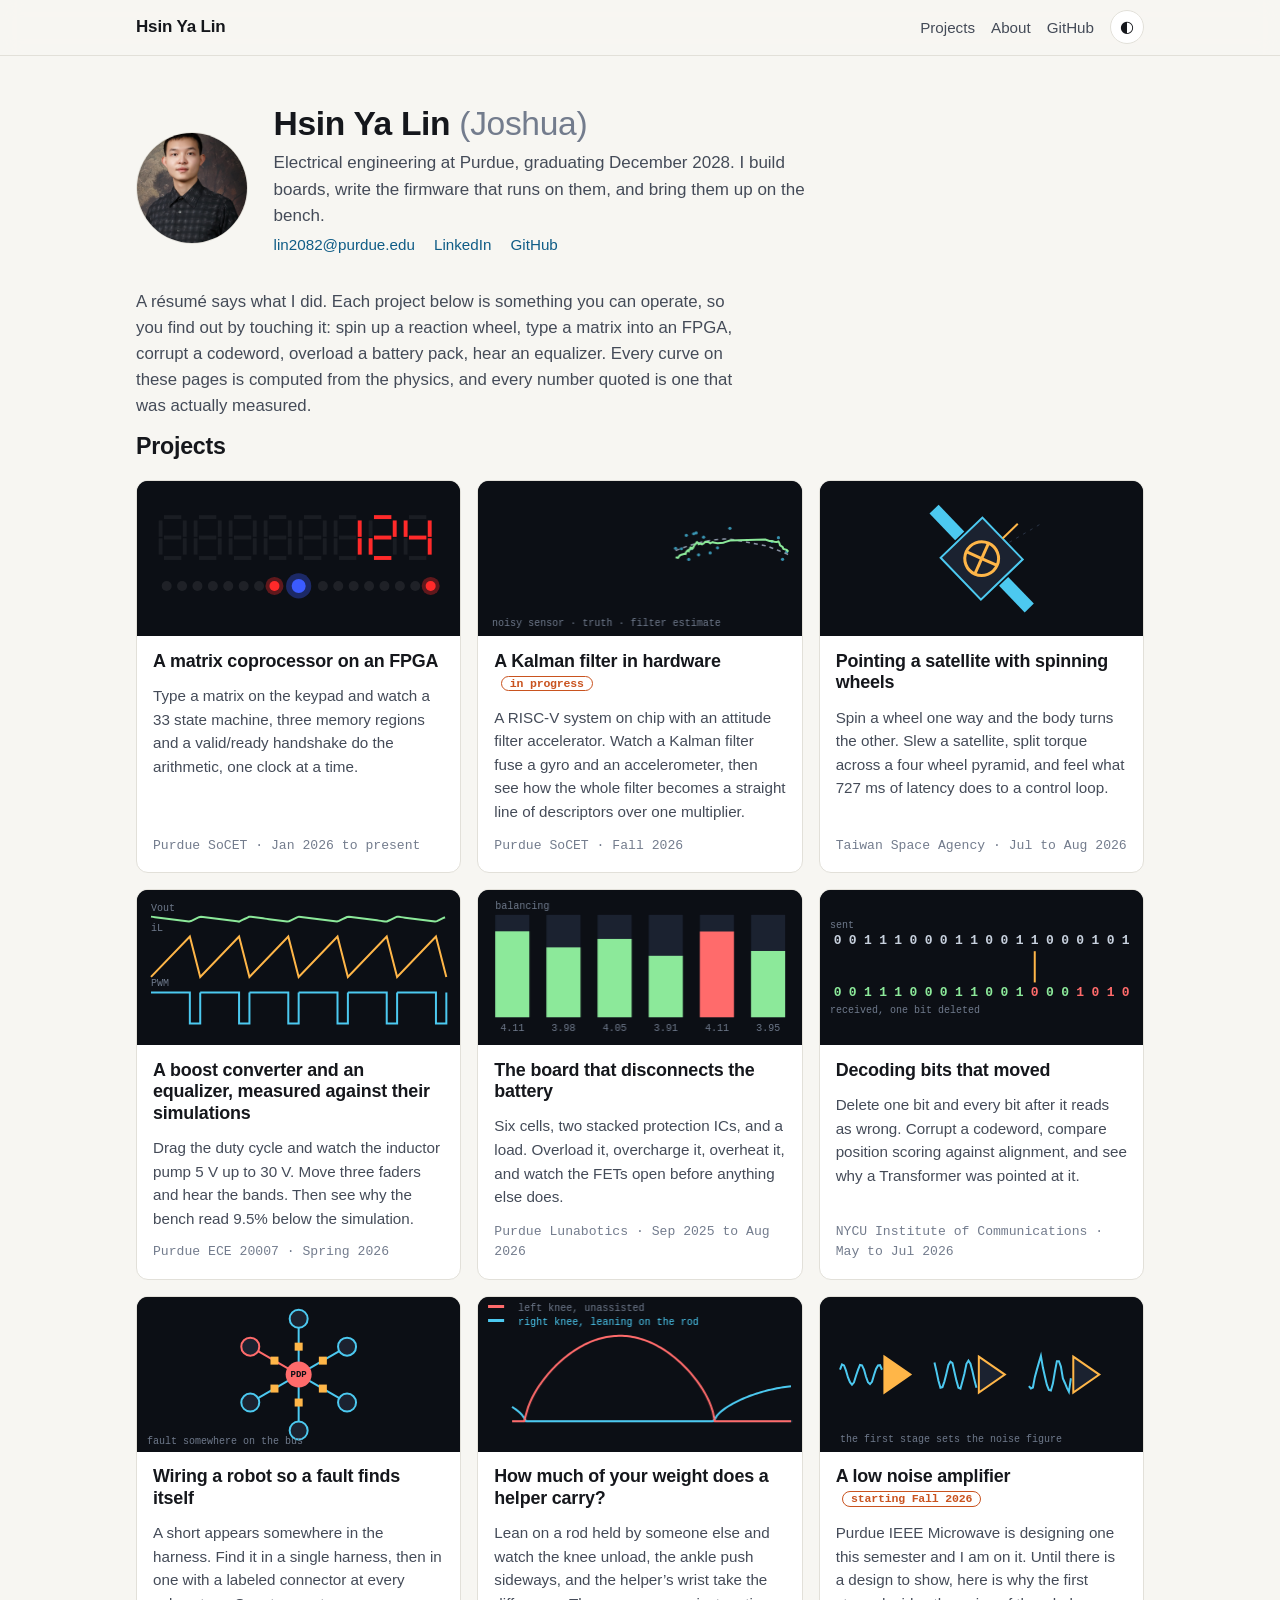
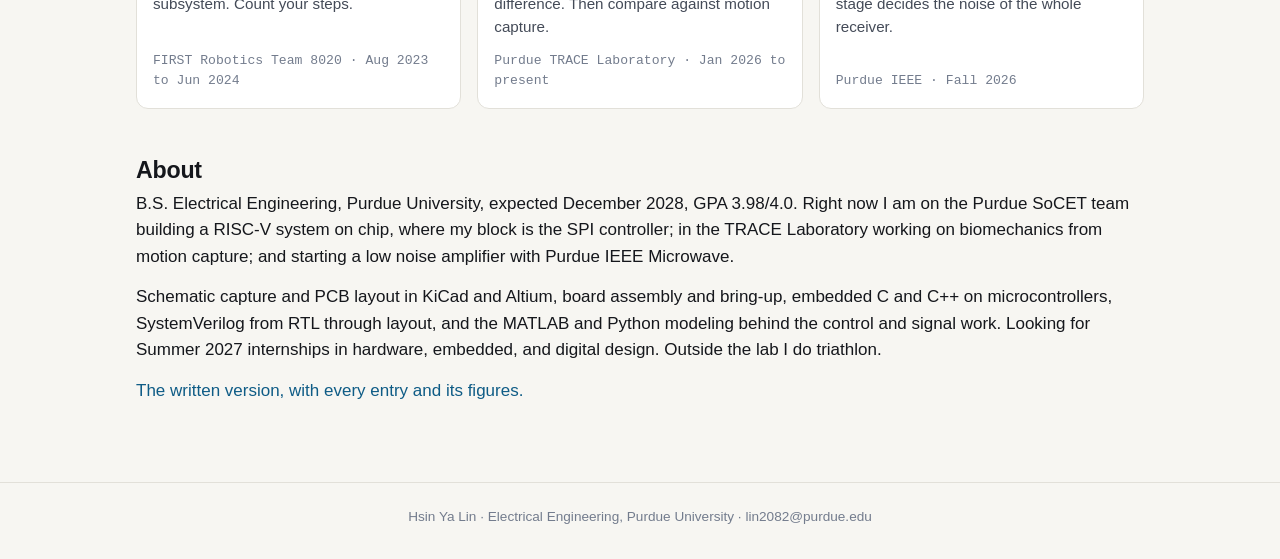
==== commit 9d0aff88: "Kalman filter page, About sub-page, light default, links that work from file:// Kalman filter in har" ====
--- a/index.html
+++ b/index.html
@@ -37,6 +37,7 @@
   <h2>About</h2>
   <p>B.S. Electrical Engineering, Purdue University, expected December 2028, GPA 3.98/4.0. Right now I am on the Purdue SoCET team building a RISC-V system on chip, where my block is the SPI controller; in the TRACE Laboratory working on biomechanics from motion capture; and starting a low noise amplifier with Purdue IEEE Microwave.</p>
   <p>Schematic capture and PCB layout in KiCad and Altium, board assembly and bring-up, embedded C and C++ on microcontrollers, SystemVerilog from RTL through layout, and the MATLAB and Python modeling behind the control and signal work. Looking for Summer 2027 internships in hardware, embedded, and digital design. Outside the lab I do triathlon.</p>
+  <p><a href="about/index.html">The written version, with every entry and its figures.</a></p>
 </section>
 </main>
 
--- a/shared/site.css
+++ b/shared/site.css
@@ -24,19 +24,6 @@
   --mono: "JetBrains Mono", "SF Mono", Menlo, Consolas, "Liberation Mono", monospace;
 }
 
-@media (prefers-color-scheme: dark) {
-  :root:not([data-theme="light"]) {
-    --bg: #0f1115;
-    --bg2: #171a21;
-    --ink: #e8e6e1;
-    --ink2: #b8bdc8;
-    --muted: #8a91a0;
-    --rule: #272c37;
-    --link: #7cc4ff;
-    --accent: #f0743f;
-    --accent2: #3fb7c2;
-  }
-}
 :root[data-theme="dark"] {
   --bg: #0f1115;
   --bg2: #171a21;
@@ -206,7 +193,7 @@
 .stat span { color: var(--ink2); font-size: 0.85rem; }
 
 figure { margin: 1rem 0; }
-figure img { border: 1px solid var(--rule); border-radius: 8px; background: #fff; display: block; }
+figure img { border: 1px solid var(--rule); border-radius: 8px; background: #fff; display: block; max-height: 620px; width: auto; max-width: 100%; }
 figcaption { color: var(--muted); font-size: 0.86rem; margin-top: 0.4rem; max-width: 68ch; }
 .figs { display: grid; grid-template-columns: repeat(auto-fit, minmax(260px, 1fr)); gap: 1rem; }
 
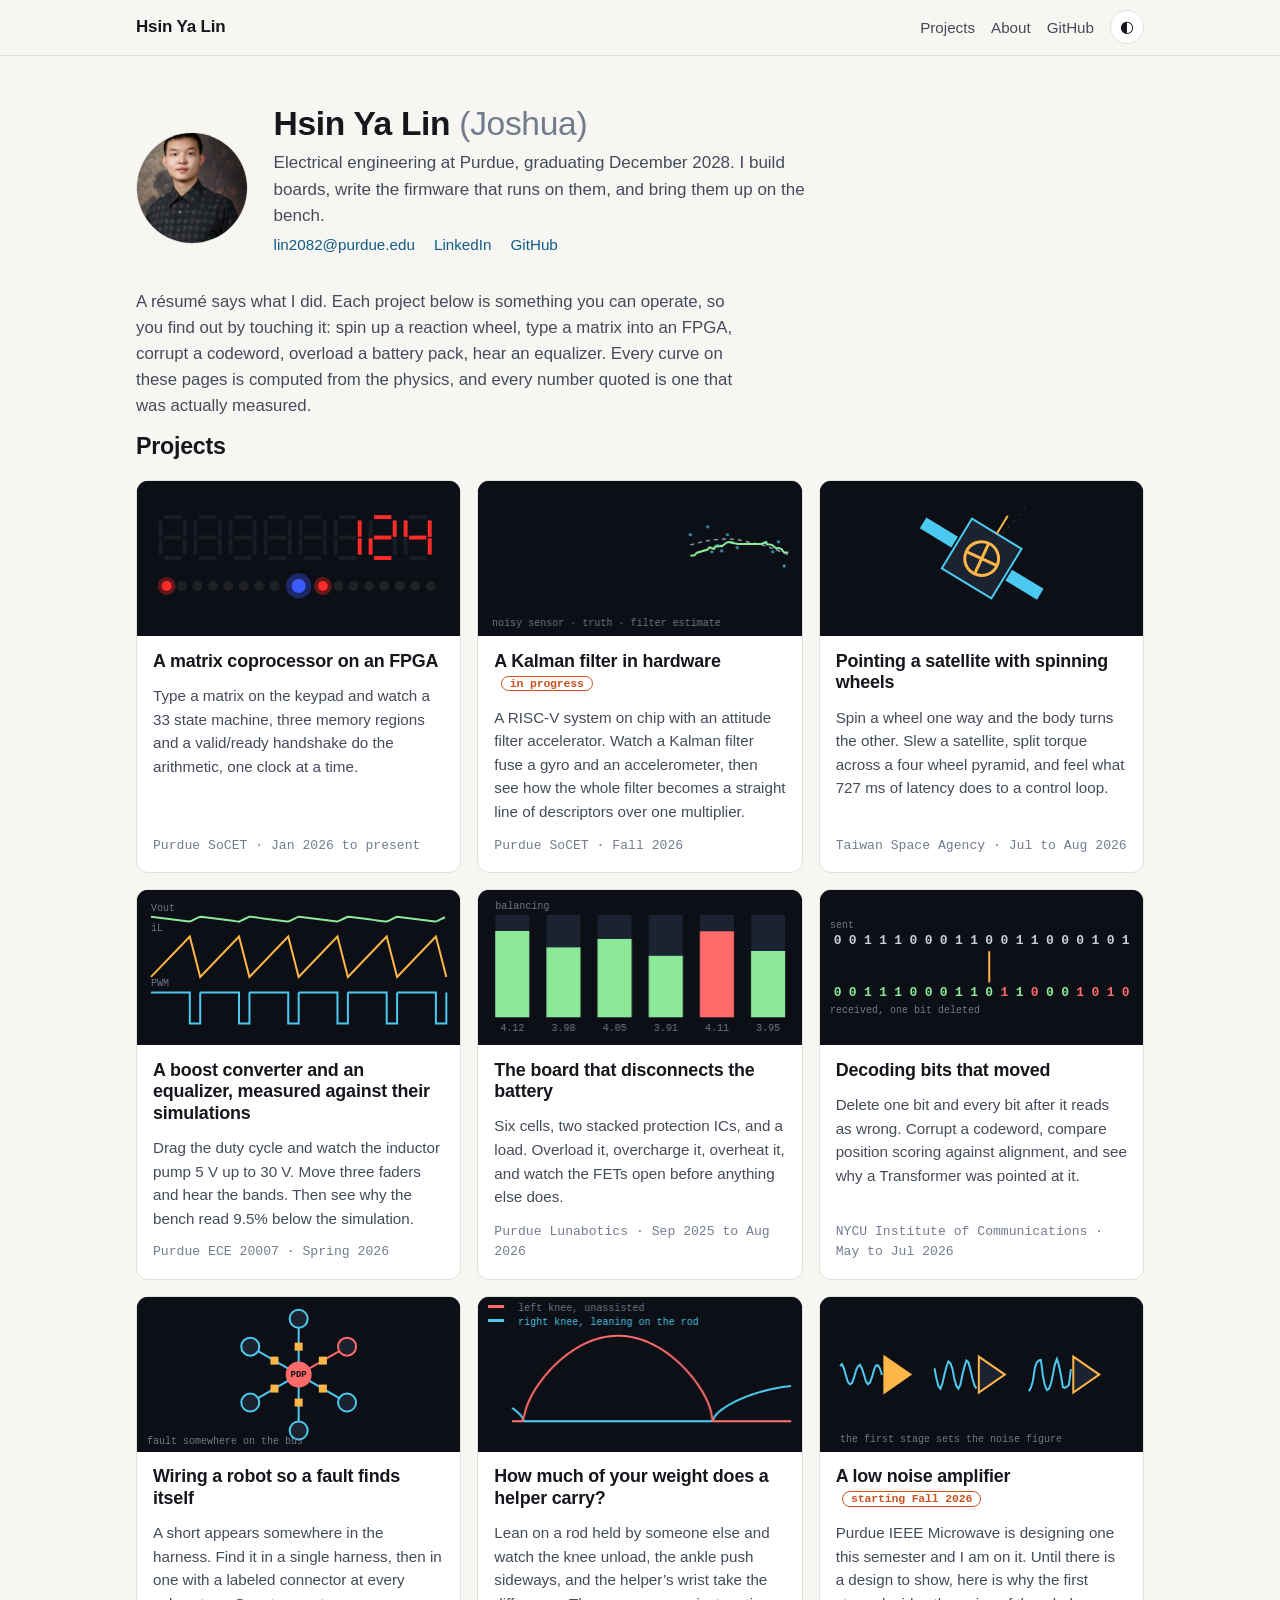
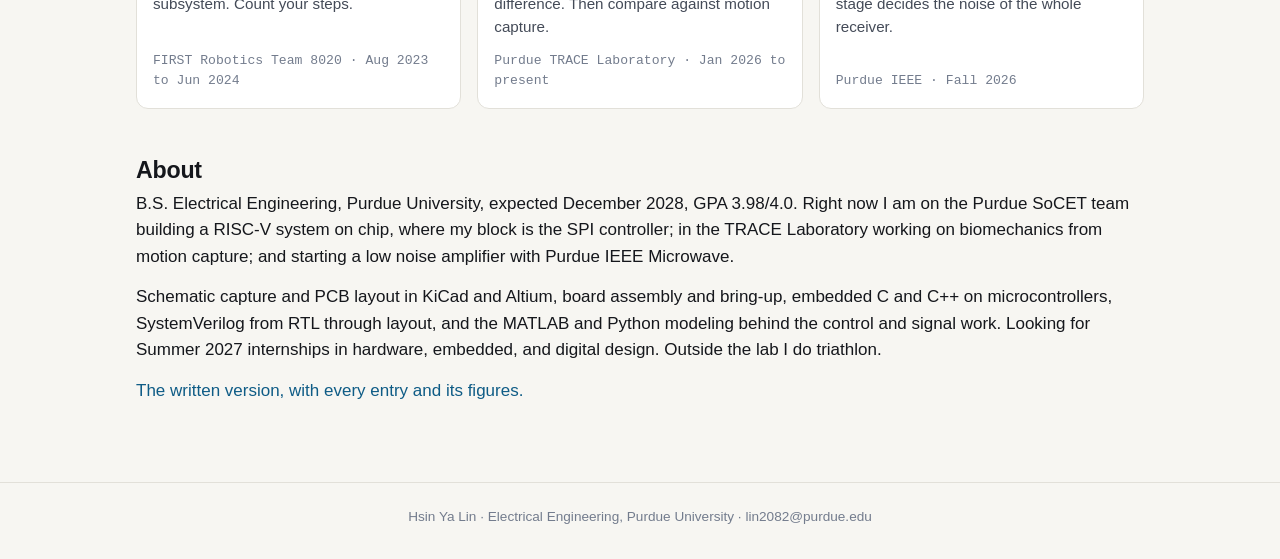
==== commit 64e3a717: "Cards link to index.html, and a phone pass for iOS and Android The project cards on the home page li" ====
--- a/index.html
+++ b/index.html
@@ -50,7 +50,7 @@
     const li = document.createElement('li');
     li.className = 'card';
     li.innerHTML =
-      '<a class="wrap" href="projects/' + p.slug + '/">' +
+      '<a class="wrap" href="projects/' + p.slug + '/index.html">' +
       '<canvas aria-hidden="true"></canvas>' +
       '<div class="body">' +
       '<h3>' + p.title + (p.status ? '<span class="status">' + p.status + '</span>' : '') + '</h3>' +
--- a/shared/site.css
+++ b/shared/site.css
@@ -60,7 +60,9 @@
   position: sticky;
   top: 0;
   z-index: 20;
+  background: var(--bg);
   background: color-mix(in srgb, var(--bg) 88%, transparent);
+  -webkit-backdrop-filter: blur(10px);
   backdrop-filter: blur(10px);
   border-bottom: 1px solid var(--rule);
 }
@@ -153,14 +155,17 @@
 }
 .ctl { display: grid; grid-template-columns: 5.6em 1fr 5.4em; align-items: center; gap: 0.5rem; font-size: 0.88rem; }
 .ctl .ctl-label { color: var(--panel-ink); white-space: nowrap; overflow: hidden; text-overflow: ellipsis; }
-.ctl input[type="range"] { width: 100%; accent-color: var(--amber); margin: 0; }
+.ctl input[type="range"] { width: 100%; accent-color: var(--amber); margin: 0; min-height: 28px; }
 .ctl output { font-family: var(--mono); color: var(--amber); text-align: right; font-size: 0.85rem; white-space: nowrap; }
 .ctl.wide { grid-column: 1 / -1; }
 
 .btnrow { display: flex; gap: 0.5rem; flex-wrap: wrap; margin-top: 0.7rem; align-items: center; }
+button, input[type="range"], .card a.wrap { touch-action: manipulation; }
+.panel canvas { touch-action: pan-y; }
 .btn {
   font: inherit;
   font-size: 0.88rem;
+  min-height: 36px;
   border: 1px solid var(--panel-rule);
   background: #151b26;
   color: var(--panel-ink);
@@ -206,7 +211,7 @@
 .steps li::before { counter-increment: s; content: counter(s); position: absolute; left: 0; top: 0.1rem; width: 1.6rem; height: 1.6rem; border-radius: 50%; background: var(--accent); color: #fff; font-family: var(--mono); font-size: 0.8rem; display: grid; place-items: center; }
 .steps li b { display: block; }
 
-table.tbl { border-collapse: collapse; font-size: 0.92rem; margin: 0.8rem 0 1rem; }
+table.tbl { border-collapse: collapse; font-size: 0.92rem; margin: 0.8rem 0 1rem; display: block; max-width: 100%; overflow-x: auto; }
 table.tbl th, table.tbl td { text-align: left; padding: 0.35rem 0.9rem 0.35rem 0; border-bottom: 1px solid var(--rule); vertical-align: top; }
 table.tbl th { color: var(--muted); font-weight: 600; font-size: 0.82rem; text-transform: uppercase; letter-spacing: 0.04em; }
 table.tbl td.num { font-family: var(--mono); }
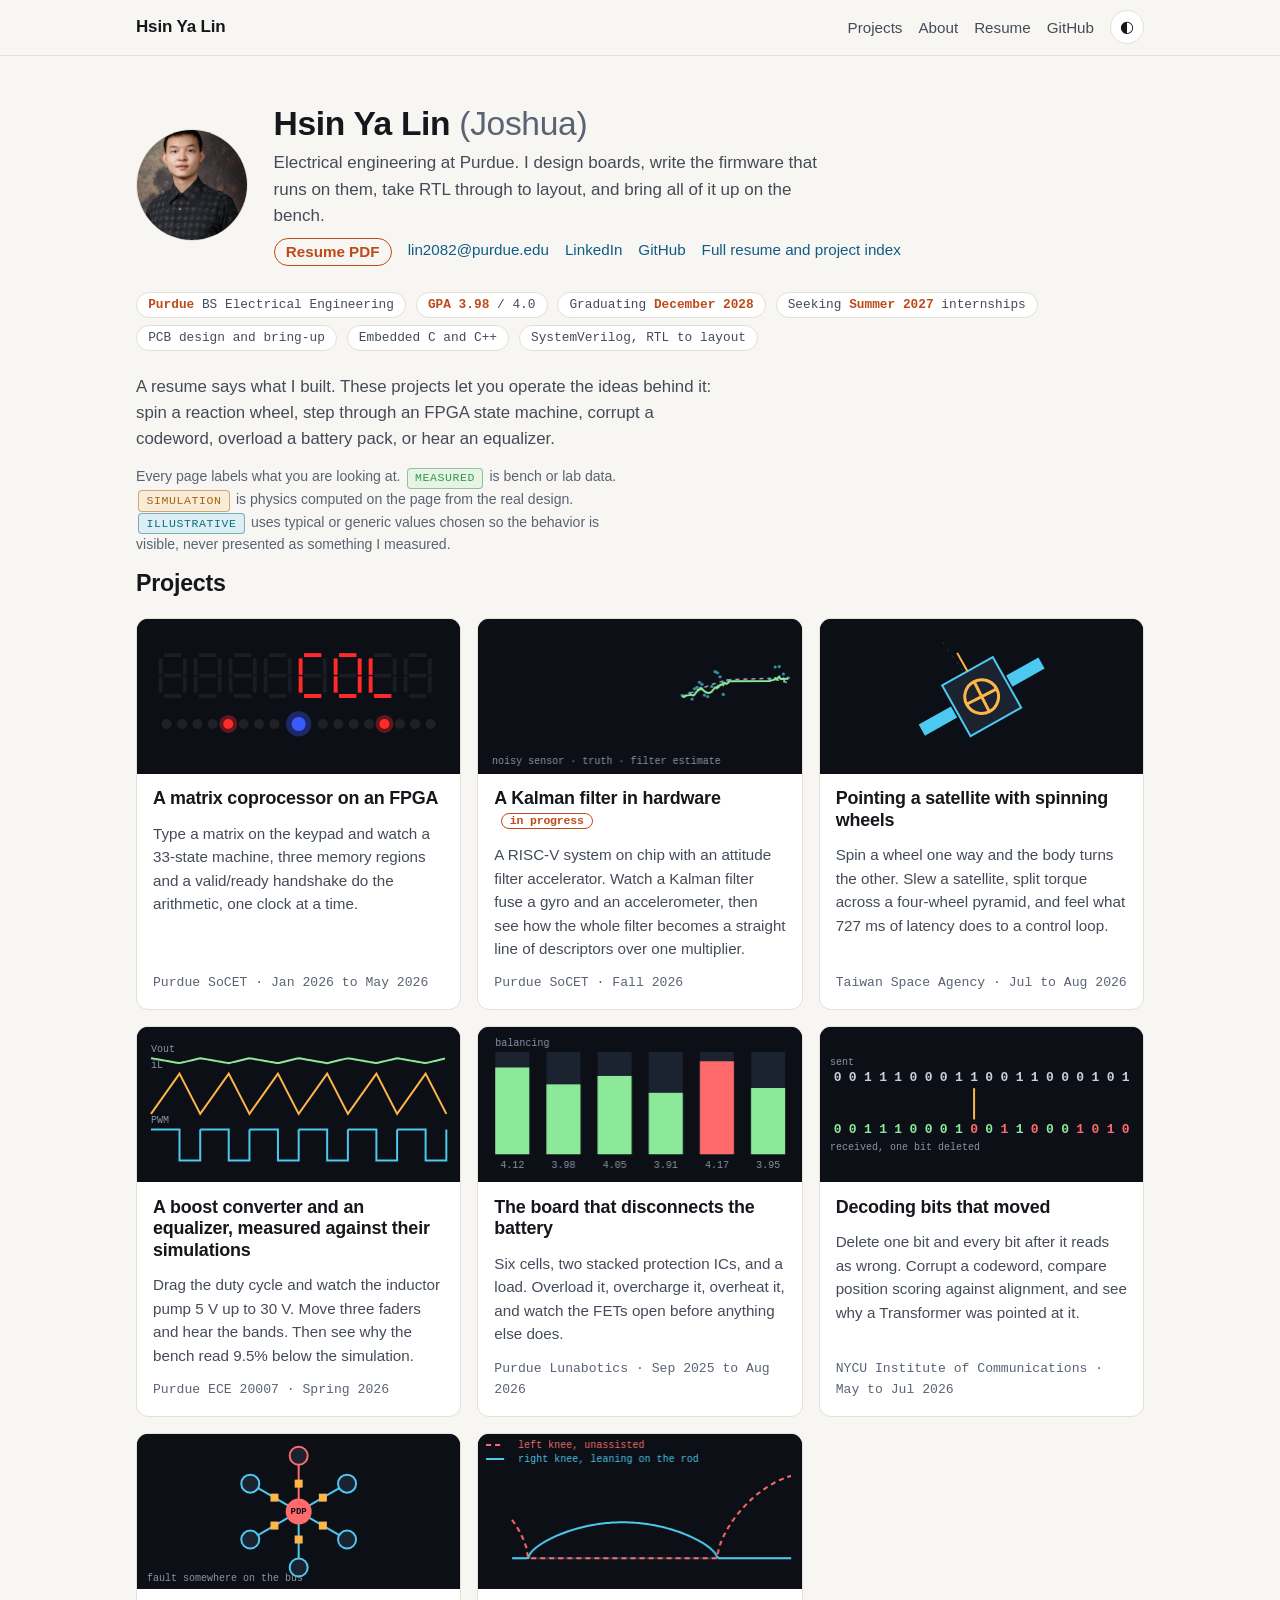
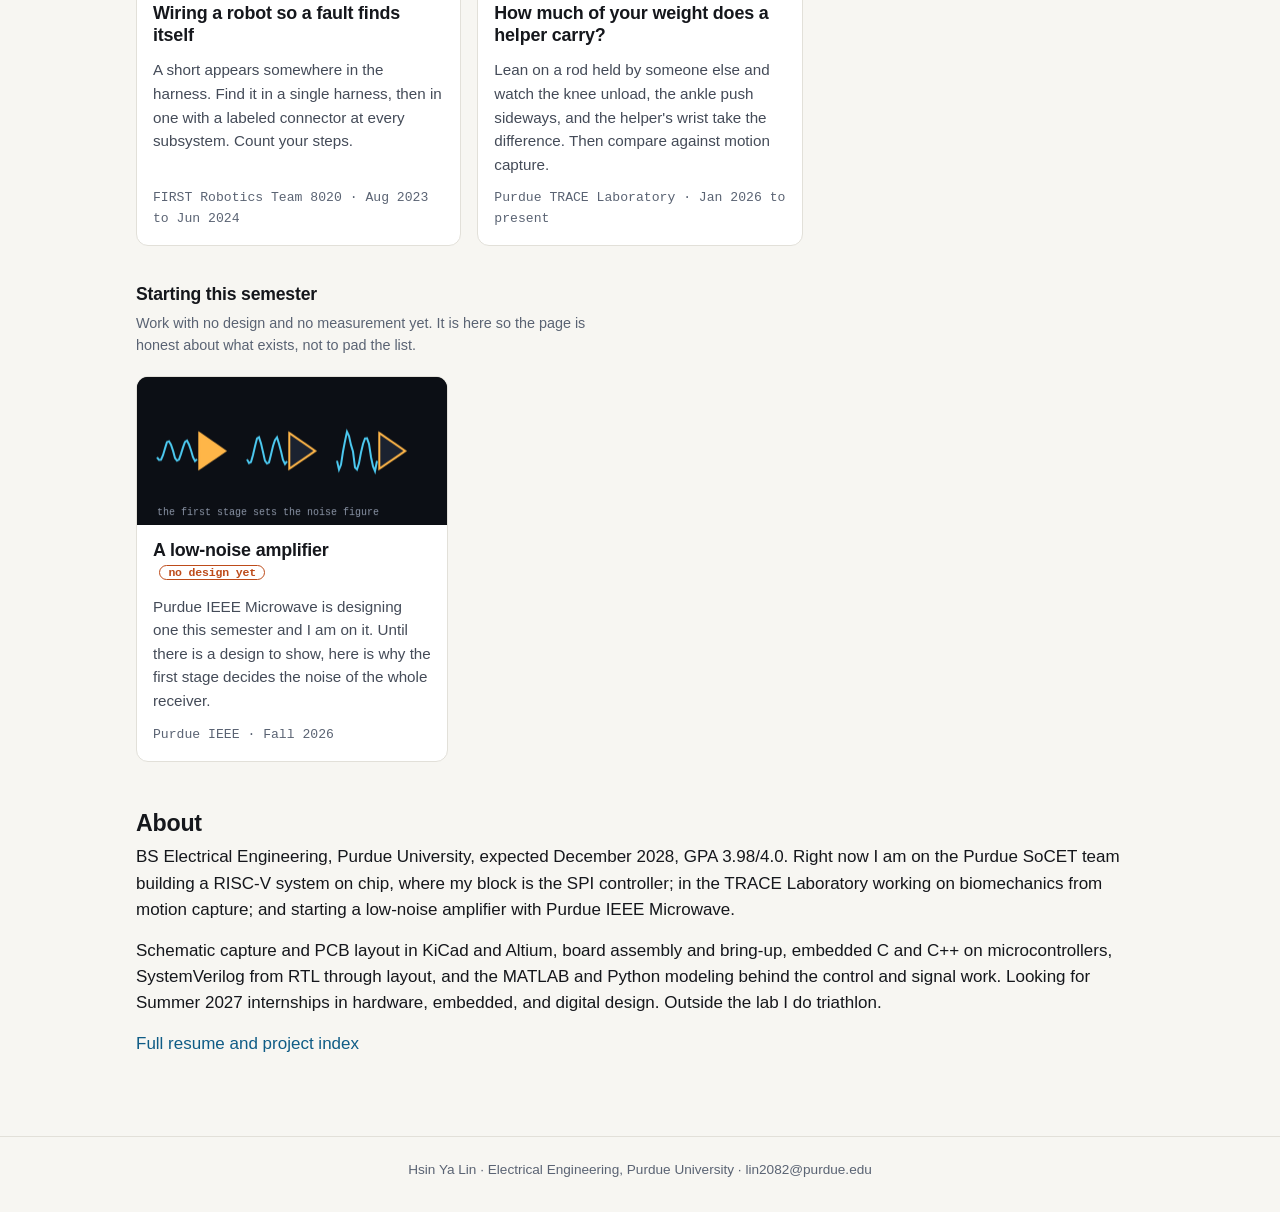
==== commit 3d7fbca9: "Audit response: accuracy, accessibility, SEO, and tests Factual corrections, the ones that could cos" ====
--- a/index.html
+++ b/index.html
@@ -3,69 +3,228 @@
 <head>
 <meta charset="UTF-8">
 <meta name="viewport" content="width=device-width, initial-scale=1.0">
-<title>Hsin Ya Lin (Joshua) — interactive portfolio</title>
-<meta name="description" content="Hsin Ya Lin (Joshua), Purdue electrical engineering. Projects you can operate: a satellite attitude controller, an FPGA matrix coprocessor, a boost converter, a battery protection board, and more.">
+<title>Hsin Ya Lin (Joshua) — Electrical Engineering Portfolio | Purdue, hardware and embedded</title>
+<meta name="description" content="Purdue electrical engineering portfolio you can operate: reaction wheel attitude control, an FPGA matrix coprocessor, a RISC-V Kalman filter accelerator, a boost converter, a battery protection PCB. Seeking Summer 2027 internships.">
+<link rel="canonical" href="https://joshua-hsinya-lin.github.io/index.html">
+<meta property="og:title" content="Hsin Ya Lin (Joshua) — Electrical Engineering Portfolio">
+<meta property="og:description" content="Projects you can operate: spin a reaction wheel, step an FPGA state machine, corrupt a codeword, overload a battery pack, hear an equalizer.">
+<meta property="og:type" content="website">
+<meta property="og:url" content="https://joshua-hsinya-lin.github.io/index.html">
+<meta property="og:image" content="https://joshua-hsinya-lin.github.io/profile.jpg">
+<meta name="twitter:card" content="summary">
+<meta name="twitter:title" content="Hsin Ya Lin (Joshua) — Electrical Engineering Portfolio">
+<meta name="twitter:description" content="Projects you can operate: reaction wheel control, an FPGA coprocessor, a battery protection board, a boost converter.">
+<meta name="twitter:image" content="https://joshua-hsinya-lin.github.io/profile.jpg">
 <link rel="stylesheet" href="shared/site.css">
 <script src="shared/site.js"></script>
 <script src="projects/manifest.js"></script>
+<style>
+.upcoming-head { margin-top: 2.4rem; }
+.upcoming-head h2 { font-size: 1.1rem; }
+.upcoming-head p { color: var(--muted); font-size: 0.9rem; max-width: 60ch; margin: 0; }
+.cards.upcoming { grid-template-columns: repeat(auto-fill, minmax(300px, 1fr)); max-width: 640px; }
+.legend-note { color: var(--muted); font-size: 0.88rem; max-width: 64ch; }
+.legend-note .kind { margin: 0 0.15rem; vertical-align: baseline; }
+</style>
 </head>
 <body>
 <header class="site-header" data-root="./"></header>
 
 <main>
 <section class="hero">
-  <img src="profile.jpg" alt="Photo of Hsin Ya Lin">
+  <img src="profile.jpg" alt="Photo of Hsin Ya Lin" width="112" height="112">
   <div>
     <h1>Hsin Ya Lin <span class="alias">(Joshua)</span></h1>
-    <p class="who">Electrical engineering at Purdue, graduating December 2028. I build boards, write the firmware that runs on them, and bring them up on the bench.</p>
+    <p class="who">Electrical engineering at Purdue. I design boards, write the firmware that runs on them, take RTL through to layout, and bring all of it up on the bench.</p>
     <p class="links">
+      <a class="cta" href="resume.pdf">Resume PDF</a>
       <a href="mailto:lin2082@purdue.edu">lin2082@purdue.edu</a>
       <a href="https://www.linkedin.com/in/hsin-ya-lin-70349826a" target="_blank" rel="noopener">LinkedIn</a>
       <a href="https://github.com/Joshua-HsinYa-Lin" target="_blank" rel="noopener">GitHub</a>
+      <a href="about/index.html">Full resume and project index</a>
     </p>
   </div>
 </section>
 
-<p class="intro">A résumé says what I did. Each project below is something you can operate, so you find out by touching it: spin up a reaction wheel, type a matrix into an FPGA, corrupt a codeword, overload a battery pack, hear an equalizer. Every curve on these pages is computed from the physics, and every number quoted is one that was actually measured.</p>
+<ul class="facts">
+  <li><b>Purdue</b> BS Electrical Engineering</li>
+  <li><b>GPA 3.98</b> / 4.0</li>
+  <li>Graduating <b>December 2028</b></li>
+  <li>Seeking <b>Summer 2027</b> internships</li>
+  <li>PCB design and bring-up</li>
+  <li>Embedded C and C++</li>
+  <li>SystemVerilog, RTL to layout</li>
+</ul>
+
+<p class="intro">A resume says what I built. These projects let you operate the ideas behind it: spin a reaction wheel, step through an FPGA state machine, corrupt a codeword, overload a battery pack, or hear an equalizer.</p>
+<p class="legend-note">Every page labels what you are looking at. <span class="kind measured">Measured</span> is bench or lab data. <span class="kind model">Simulation</span> is physics computed on the page from the real design. <span class="kind illustrative">Illustrative</span> uses typical or generic values chosen so the behavior is visible, never presented as something I measured.</p>
 
 <section id="projects">
   <h2>Projects</h2>
-  <ul class="cards" id="cards"></ul>
+  <ul class="cards" id="cards">
+
+    <li class="card" data-slug="socet">
+      <a class="wrap" href="projects/socet/index.html">
+        <canvas class="preview" aria-hidden="true"></canvas>
+        <span class="body">
+          <h3>A matrix coprocessor on an FPGA</h3>
+          <span class="hook">Type a matrix on the keypad and watch a 33-state machine, three memory regions and a valid/ready handshake do the arithmetic, one clock at a time.</span>
+          <span class="meta">Purdue SoCET · Jan 2026 to May 2026</span>
+        </span>
+      </a>
+    </li>
+
+    <li class="card" data-slug="socet-soc">
+      <a class="wrap" href="projects/socet-soc/index.html">
+        <canvas class="preview" aria-hidden="true"></canvas>
+        <span class="body">
+          <h3>A Kalman filter in hardware <span class="status">in progress</span></h3>
+          <span class="hook">A RISC-V system on chip with an attitude filter accelerator. Watch a Kalman filter fuse a gyro and an accelerometer, then see how the whole filter becomes a straight line of descriptors over one multiplier.</span>
+          <span class="meta">Purdue SoCET · Fall 2026</span>
+        </span>
+      </a>
+    </li>
+
+    <li class="card" data-slug="tasa">
+      <a class="wrap" href="projects/tasa/index.html">
+        <canvas class="preview" aria-hidden="true"></canvas>
+        <span class="body">
+          <h3>Pointing a satellite with spinning wheels</h3>
+          <span class="hook">Spin a wheel one way and the body turns the other. Slew a satellite, split torque across a four-wheel pyramid, and feel what 727 ms of latency does to a control loop.</span>
+          <span class="meta">Taiwan Space Agency · Jul to Aug 2026</span>
+        </span>
+      </a>
+    </li>
+
+    <li class="card" data-slug="ece20007">
+      <a class="wrap" href="projects/ece20007/index.html">
+        <canvas class="preview" aria-hidden="true"></canvas>
+        <span class="body">
+          <h3>A boost converter and an equalizer, measured against their simulations</h3>
+          <span class="hook">Drag the duty cycle and watch the inductor pump 5 V up to 30 V. Move three faders and hear the bands. Then see why the bench read 9.5% below the simulation.</span>
+          <span class="meta">Purdue ECE 20007 · Spring 2026</span>
+        </span>
+      </a>
+    </li>
+
+    <li class="card" data-slug="lunabotics">
+      <a class="wrap" href="projects/lunabotics/index.html">
+        <canvas class="preview" aria-hidden="true"></canvas>
+        <span class="body">
+          <h3>The board that disconnects the battery</h3>
+          <span class="hook">Six cells, two stacked protection ICs, and a load. Overload it, overcharge it, overheat it, and watch the FETs open before anything else does.</span>
+          <span class="meta">Purdue Lunabotics · Sep 2025 to Aug 2026</span>
+        </span>
+      </a>
+    </li>
+
+    <li class="card" data-slug="nycu">
+      <a class="wrap" href="projects/nycu/index.html">
+        <canvas class="preview" aria-hidden="true"></canvas>
+        <span class="body">
+          <h3>Decoding bits that moved</h3>
+          <span class="hook">Delete one bit and every bit after it reads as wrong. Corrupt a codeword, compare position scoring against alignment, and see why a Transformer was pointed at it.</span>
+          <span class="meta">NYCU Institute of Communications · May to Jul 2026</span>
+        </span>
+      </a>
+    </li>
+
+    <li class="card" data-slug="frc8020">
+      <a class="wrap" href="projects/frc8020/index.html">
+        <canvas class="preview" aria-hidden="true"></canvas>
+        <span class="body">
+          <h3>Wiring a robot so a fault finds itself</h3>
+          <span class="hook">A short appears somewhere in the harness. Find it in a single harness, then in one with a labeled connector at every subsystem. Count your steps.</span>
+          <span class="meta">FIRST Robotics Team 8020 · Aug 2023 to Jun 2024</span>
+        </span>
+      </a>
+    </li>
+
+    <li class="card" data-slug="trace">
+      <a class="wrap" href="projects/trace/index.html">
+        <canvas class="preview" aria-hidden="true"></canvas>
+        <span class="body">
+          <h3>How much of your weight does a helper carry?</h3>
+          <span class="hook">Lean on a rod held by someone else and watch the knee unload, the ankle push sideways, and the helper's wrist take the difference. Then compare against motion capture.</span>
+          <span class="meta">Purdue TRACE Laboratory · Jan 2026 to present</span>
+        </span>
+      </a>
+    </li>
+
+  </ul>
+</section>
+
+<section id="upcoming" class="upcoming-head">
+  <h2>Starting this semester</h2>
+  <p>Work with no design and no measurement yet. It is here so the page is honest about what exists, not to pad the list.</p>
+  <ul class="cards upcoming">
+    <li class="card" data-slug="lna">
+      <a class="wrap" href="projects/lna/index.html">
+        <canvas class="preview" aria-hidden="true"></canvas>
+        <span class="body">
+          <h3>A low-noise amplifier <span class="status">no design yet</span></h3>
+          <span class="hook">Purdue IEEE Microwave is designing one this semester and I am on it. Until there is a design to show, here is why the first stage decides the noise of the whole receiver.</span>
+          <span class="meta">Purdue IEEE · Fall 2026</span>
+        </span>
+      </a>
+    </li>
+  </ul>
 </section>
 
 <section id="about" class="sub" style="margin-top: 3rem;">
   <h2>About</h2>
-  <p>B.S. Electrical Engineering, Purdue University, expected December 2028, GPA 3.98/4.0. Right now I am on the Purdue SoCET team building a RISC-V system on chip, where my block is the SPI controller; in the TRACE Laboratory working on biomechanics from motion capture; and starting a low noise amplifier with Purdue IEEE Microwave.</p>
+  <p>BS Electrical Engineering, Purdue University, expected December 2028, GPA 3.98/4.0. Right now I am on the Purdue SoCET team building a RISC-V system on chip, where my block is the SPI controller; in the TRACE Laboratory working on biomechanics from motion capture; and starting a low-noise amplifier with Purdue IEEE Microwave.</p>
   <p>Schematic capture and PCB layout in KiCad and Altium, board assembly and bring-up, embedded C and C++ on microcontrollers, SystemVerilog from RTL through layout, and the MATLAB and Python modeling behind the control and signal work. Looking for Summer 2027 internships in hardware, embedded, and digital design. Outside the lab I do triathlon.</p>
-  <p><a href="about/index.html">The written version, with every entry and its figures.</a></p>
+  <p><a href="about/index.html">Full resume and project index</a></p>
 </section>
 </main>
 
 <footer class="site-footer"></footer>
 
+<script type="application/ld+json">
+{
+  "@context": "https://schema.org",
+  "@type": "Person",
+  "name": "Hsin Ya Lin",
+  "alternateName": "Joshua Lin",
+  "url": "https://joshua-hsinya-lin.github.io/",
+  "email": "mailto:lin2082@purdue.edu",
+  "description": "Electrical engineering student at Purdue University working on board-level hardware, embedded firmware, and digital design.",
+  "affiliation": { "@type": "CollegeOrUniversity", "name": "Purdue University" },
+  "alumniOf": { "@type": "CollegeOrUniversity", "name": "Purdue University" },
+  "knowsAbout": ["PCB design", "Embedded firmware", "SystemVerilog", "Attitude control", "Power electronics"],
+  "sameAs": [
+    "https://github.com/Joshua-HsinYa-Lin",
+    "https://www.linkedin.com/in/hsin-ya-lin-70349826a"
+  ]
+}
+</script>
+
 <script>
+/* The cards above are real HTML and work without this script. All it does is
+   attach a live canvas preview to each one. A preview that throws is stopped
+   and left as a plain panel; navigation is never affected. */
 Site.ready(function () {
-  const ul = document.getElementById('cards');
+  if (!window.PROJECTS) return;
   window.PROJECTS.forEach(function (p) {
-    const li = document.createElement('li');
-    li.className = 'card';
-    li.innerHTML =
-      '<a class="wrap" href="projects/' + p.slug + '/index.html">' +
-      '<canvas aria-hidden="true"></canvas>' +
-      '<div class="body">' +
-      '<h3>' + p.title + (p.status ? '<span class="status">' + p.status + '</span>' : '') + '</h3>' +
-      '<p class="hook">' + p.hook + '</p>' +
-      '<div class="meta">' + p.when + '</div>' +
-      '</div></a>';
-    ul.appendChild(li);
-    const cv = li.querySelector('canvas');
+    const card = document.querySelector('.card[data-slug="' + p.slug + '"]');
+    if (!card) return;
+    const cv = card.querySelector('canvas.preview');
+    if (!cv || !p.preview) return;
     const st = Site.canvas(cv, { aspect: 0.48 });
     const loop = Site.loop(cv, function (dt, t) {
       const c = st.ctx;
       c.clearRect(0, 0, st.w, st.h);
       c.fillStyle = Site.colors.panel;
       c.fillRect(0, 0, st.w, st.h);
-      try { p.preview(c, st.w, st.h, t, dt); } catch (e) { loop.stop(); }
+      try {
+        p.preview(c, st.w, st.h, t, dt);
+      } catch (e) {
+        console.error('preview failed for ' + p.slug, e);
+        loop.stop();
+        c.fillStyle = Site.colors.panel;
+        c.fillRect(0, 0, st.w, st.h);
+      }
     });
     loop.start();
   });
--- a/shared/site.css
+++ b/shared/site.css
@@ -3,21 +3,22 @@
   --bg2: #ffffff;
   --ink: #15171c;
   --ink2: #444b58;
-  --muted: #737c8d;
+  --muted: #5a6373;
   --rule: #e2e0d9;
-  --accent: #c9531f;
+  --accent: #bd4b1a;
   --accent2: #0f7c86;
   --link: #0f5c86;
   --panel: #0c0f15;
   --panel-rule: #1c2330;
   --panel-ink: #c7d0dd;
-  --panel-muted: #6f7a8c;
+  --panel-muted: #8b95a7;
   --amber: #ffb648;
   --cyan: #4cc9f0;
   --green: #8ce99a;
   --pink: #f472b6;
   --red: #ff6b6b;
   --violet: #b197fc;
+  --focus: #0f7c86;
   --radius: 12px;
   --max: 1040px;
   --font: -apple-system, "Segoe UI", Roboto, Helvetica, Arial, sans-serif;
@@ -29,11 +30,12 @@
   --bg2: #171a21;
   --ink: #e8e6e1;
   --ink2: #b8bdc8;
-  --muted: #8a91a0;
+  --muted: #9aa2b1;
   --rule: #272c37;
   --link: #7cc4ff;
   --accent: #f0743f;
   --accent2: #3fb7c2;
+  --focus: #5fd0dc;
 }
 
 * { box-sizing: border-box; }
@@ -56,6 +58,19 @@
 h3 { font-size: 1.1rem; }
 p { margin: 0 0 0.9rem; }
 
+.sr-only { position: absolute; width: 1px; height: 1px; padding: 0; margin: -1px; overflow: hidden; clip: rect(0, 0, 0, 0); white-space: nowrap; border: 0; }
+
+a:focus-visible, button:focus-visible, input:focus-visible, select:focus-visible, [tabindex]:focus-visible {
+  outline: 3px solid var(--focus);
+  outline-offset: 2px;
+}
+.panel a:focus-visible, .panel button:focus-visible, .panel input:focus-visible, .panel [tabindex]:focus-visible { outline-color: var(--amber); }
+
+/* With JavaScript off the header and footer are never filled in, so they
+   collapse instead of leaving an empty bar. Every page keeps a static way
+   back to the home page in its own markup. */
+.site-header:empty, footer.site-footer:empty { display: none; }
+
 .site-header {
   position: sticky;
   top: 0;
@@ -78,17 +93,20 @@
 .site-header .brand:hover { text-decoration: none; color: var(--accent); }
 .site-header nav { margin-left: auto; display: flex; gap: 1rem; align-items: center; }
 .site-header nav a { color: var(--ink2); font-size: 0.95rem; }
-.site-header .theme {
+.site-header .theme, .site-header .motion {
   border: 1px solid var(--rule);
   background: var(--bg2);
   color: var(--ink);
   border-radius: 999px;
-  width: 34px;
+  min-width: 34px;
   height: 34px;
   cursor: pointer;
-  font-size: 1rem;
+  font: inherit;
+  font-size: 0.85rem;
   line-height: 1;
-}
+  padding: 0 0.6rem;
+}
+.site-header .theme { padding: 0; width: 34px; font-size: 1rem; }
 
 main { max-width: var(--max); margin: 0 auto; padding: 1.5rem 1rem 4rem; }
 
@@ -96,15 +114,22 @@
 .hero img { width: 112px; height: 112px; border-radius: 50%; object-fit: cover; border: 1px solid var(--rule); flex-shrink: 0; }
 .hero .alias { color: var(--muted); font-weight: 400; }
 .hero .who { color: var(--ink2); margin: 0.15rem 0; max-width: 60ch; }
-.hero .links a { margin-right: 0.9rem; font-size: 0.95rem; }
+.hero .links { display: flex; flex-wrap: wrap; gap: 0.4rem 1rem; margin: 0.5rem 0 0; }
+.hero .links a { font-size: 0.95rem; }
+.hero .links a.cta { display: inline-block; border: 1px solid var(--accent); color: var(--accent); border-radius: 999px; padding: 0.1rem 0.7rem; font-weight: 600; }
+.hero .links a.cta:hover { background: var(--accent); color: #fff; text-decoration: none; }
 .intro { max-width: 64ch; color: var(--ink2); font-size: 1.05rem; }
+
+.facts { list-style: none; padding: 0; margin: 0.6rem 0 1.4rem; display: flex; flex-wrap: wrap; gap: 0.4rem 0.6rem; }
+.facts li { font-family: var(--mono); font-size: 0.8rem; color: var(--ink2); background: var(--bg2); border: 1px solid var(--rule); border-radius: 999px; padding: 0.15rem 0.7rem; }
+.facts li b { color: var(--accent); font-weight: 600; }
 
 .cards {
   list-style: none;
   padding: 0;
   margin: 1.2rem 0 0;
   display: grid;
-  grid-template-columns: repeat(auto-fill, minmax(300px, 1fr));
+  grid-template-columns: repeat(auto-fill, minmax(min(300px, 100%), 1fr));
   gap: 1rem;
 }
 .card {
@@ -116,9 +141,11 @@
   flex-direction: column;
   transition: transform 0.15s ease, box-shadow 0.15s ease, border-color 0.15s ease;
 }
-.card:hover { transform: translateY(-2px); box-shadow: 0 10px 30px rgba(0,0,0,0.10); border-color: var(--accent); }
+.card:hover, .card:focus-within { transform: translateY(-2px); box-shadow: 0 10px 30px rgba(0,0,0,0.10); border-color: var(--accent); }
 .card a.wrap { color: inherit; display: flex; flex-direction: column; height: 100%; }
 .card a.wrap:hover { text-decoration: none; }
+.card a.wrap:focus-visible { outline-offset: -3px; }
+.card .preview { display: block; width: 100%; aspect-ratio: 25 / 12; background: var(--panel); }
 .card canvas { display: block; width: 100%; background: var(--panel); }
 .card .body { padding: 0.9rem 1rem 1rem; display: flex; flex-direction: column; gap: 0.35rem; flex: 1; }
 .card h3 { font-size: 1.12rem; }
@@ -141,27 +168,29 @@
   padding: 0.9rem;
   margin: 1rem 0 1.2rem;
 }
-.panel canvas { display: block; width: 100%; border-radius: 6px; }
+.panel canvas { display: block; width: 100%; border-radius: 6px; touch-action: pan-y; }
 .panel .hint { color: var(--panel-muted); font-size: 0.85rem; margin: 0.5rem 0 0; font-family: var(--mono); }
 .panel .row { display: flex; gap: 0.9rem; flex-wrap: wrap; align-items: stretch; }
 .panel .row > * { flex: 1 1 260px; min-width: 0; }
 .panel p { color: var(--panel-ink); }
+.panel .summary { color: var(--panel-ink); font-size: 0.9rem; margin: 0.6rem 0 0; }
 
 .controls {
   display: grid;
-  grid-template-columns: repeat(auto-fit, minmax(230px, 1fr));
+  grid-template-columns: repeat(auto-fit, minmax(min(230px, 100%), 1fr));
   gap: 0.35rem 1.2rem;
   margin-top: 0.7rem;
 }
-.ctl { display: grid; grid-template-columns: 5.6em 1fr 5.4em; align-items: center; gap: 0.5rem; font-size: 0.88rem; }
-.ctl .ctl-label { color: var(--panel-ink); white-space: nowrap; overflow: hidden; text-overflow: ellipsis; }
+.ctl { display: grid; grid-template-columns: 6.6em 1fr 5.4em; align-items: center; gap: 0.5rem; font-size: 0.88rem; }
+/* Labels wrap rather than truncate: a control called "continuous current"
+   must not read as "continuou..." */
+.ctl .ctl-label { color: var(--panel-ink); line-height: 1.25; }
 .ctl input[type="range"] { width: 100%; accent-color: var(--amber); margin: 0; min-height: 28px; }
 .ctl output { font-family: var(--mono); color: var(--amber); text-align: right; font-size: 0.85rem; white-space: nowrap; }
 .ctl.wide { grid-column: 1 / -1; }
 
+button, input[type="range"], .card a.wrap { touch-action: manipulation; }
 .btnrow { display: flex; gap: 0.5rem; flex-wrap: wrap; margin-top: 0.7rem; align-items: center; }
-button, input[type="range"], .card a.wrap { touch-action: manipulation; }
-.panel canvas { touch-action: pan-y; }
 .btn {
   font: inherit;
   font-size: 0.88rem;
@@ -181,6 +210,7 @@
 .seg-select { display: inline-flex; border: 1px solid var(--panel-rule); border-radius: 8px; overflow: hidden; }
 .seg-select .btn { border: 0; border-radius: 0; }
 .seg-select .btn + .btn { border-left: 1px solid var(--panel-rule); }
+.seg-select .btn:focus-visible { outline-offset: -3px; }
 
 .readouts { display: flex; gap: 1.2rem; flex-wrap: wrap; margin-top: 0.7rem; font-family: var(--mono); font-size: 0.85rem; }
 .readouts .r { color: var(--panel-muted); }
@@ -192,7 +222,7 @@
 .readouts .r b.pink { color: var(--pink); }
 .readouts .r b.violet { color: var(--violet); }
 
-.stats { display: grid; grid-template-columns: repeat(auto-fit, minmax(150px, 1fr)); gap: 0.8rem; margin: 1rem 0; }
+.stats { display: grid; grid-template-columns: repeat(auto-fit, minmax(min(150px, 100%), 1fr)); gap: 0.8rem; margin: 1rem 0; }
 .stat { background: var(--bg2); border: 1px solid var(--rule); border-radius: 10px; padding: 0.7rem 0.9rem; }
 .stat b { display: block; font-size: 1.5rem; font-family: var(--mono); color: var(--accent); line-height: 1.1; }
 .stat span { color: var(--ink2); font-size: 0.85rem; }
@@ -200,11 +230,23 @@
 figure { margin: 1rem 0; }
 figure img { border: 1px solid var(--rule); border-radius: 8px; background: #fff; display: block; max-height: 620px; width: auto; max-width: 100%; }
 figcaption { color: var(--muted); font-size: 0.86rem; margin-top: 0.4rem; max-width: 68ch; }
-.figs { display: grid; grid-template-columns: repeat(auto-fit, minmax(260px, 1fr)); gap: 1rem; }
+.figs { display: grid; grid-template-columns: repeat(auto-fit, minmax(min(260px, 100%), 1fr)); gap: 1rem; }
 
 .note { border-left: 3px solid var(--accent2); padding: 0.2rem 0 0.2rem 0.9rem; color: var(--ink2); margin: 1rem 0; max-width: 68ch; }
 .note.hook { border-left-color: var(--accent); }
-.note.hook::before { content: "Hook for real data"; display: block; font-family: var(--mono); font-size: 0.75rem; letter-spacing: 0.06em; text-transform: uppercase; color: var(--accent); margin-bottom: 0.2rem; }
+.note.hook::before { content: "Illustrative parameters, hook for real data"; display: block; font-family: var(--mono); font-size: 0.75rem; letter-spacing: 0.06em; text-transform: uppercase; color: var(--accent); margin-bottom: 0.2rem; }
+
+.kind { display: inline-block; font-family: var(--mono); font-size: 0.72rem; letter-spacing: 0.05em; text-transform: uppercase; border-radius: 4px; padding: 0.05rem 0.45rem; margin-bottom: 0.5rem; }
+.kind.measured { background: rgba(140,233,154,0.15); color: #2f9a4a; border: 1px solid rgba(47,154,74,0.5); }
+.kind.model { background: rgba(255,182,72,0.15); color: #a6660c; border: 1px solid rgba(166,102,12,0.5); }
+.kind.illustrative { background: rgba(76,201,240,0.15); color: #0e6f86; border: 1px solid rgba(14,111,134,0.5); }
+:root[data-theme="dark"] .kind.measured { color: #8ce99a; }
+:root[data-theme="dark"] .kind.model { color: #ffb648; }
+:root[data-theme="dark"] .kind.illustrative { color: #4cc9f0; }
+.panel .kind { margin-bottom: 0.6rem; }
+.panel .kind.measured { color: #8ce99a; }
+.panel .kind.model { color: #ffb648; }
+.panel .kind.illustrative { color: #4cc9f0; }
 
 .steps { counter-reset: s; list-style: none; padding: 0; margin: 1rem 0; display: grid; gap: 0.5rem; max-width: 68ch; }
 .steps li { position: relative; padding-left: 2.4rem; }
@@ -215,6 +257,12 @@
 table.tbl th, table.tbl td { text-align: left; padding: 0.35rem 0.9rem 0.35rem 0; border-bottom: 1px solid var(--rule); vertical-align: top; }
 table.tbl th { color: var(--muted); font-weight: 600; font-size: 0.82rem; text-transform: uppercase; letter-spacing: 0.04em; }
 table.tbl td.num { font-family: var(--mono); }
+table.tbl caption { text-align: left; color: var(--muted); font-size: 0.82rem; padding-bottom: 0.3rem; }
+
+.kinds { margin-top: -0.5rem; line-height: 2; }
+.kinds .kind { margin-right: 0.2rem; }
+.src { color: var(--muted); font-size: 0.86rem; max-width: 68ch; }
+.src a { color: var(--link); }
 
 .tags { display: flex; flex-wrap: wrap; gap: 0.35rem; margin: 0.3rem 0 1rem; }
 .tags span { font-family: var(--mono); font-size: 0.75rem; color: var(--ink2); border: 1px solid var(--rule); border-radius: 999px; padding: 0.05rem 0.55rem; }
@@ -223,12 +271,19 @@
 
 footer { border-top: 1px solid var(--rule); color: var(--muted); font-size: 0.85rem; text-align: center; padding: 1.4rem 1rem 2rem; }
 footer a { color: var(--muted); }
+
+@media (prefers-reduced-motion: reduce) {
+  html { scroll-behavior: auto; }
+  .card { transition: none; }
+  .card:hover, .card:focus-within { transform: none; }
+}
 
 @media (max-width: 600px) {
   body { font-size: 16px; }
   h1 { font-size: 1.7rem; }
   .hero { flex-direction: column; text-align: center; gap: 0.8rem; }
-  .hero .links a { margin: 0 0.45rem; }
-  .ctl { grid-template-columns: 4.6em 1fr 4.6em; }
+  .hero .links { justify-content: center; }
+  .facts { justify-content: center; }
+  .ctl { grid-template-columns: 5.4em 1fr 4.8em; }
   .site-header nav a.hide-sm { display: none; }
 }
